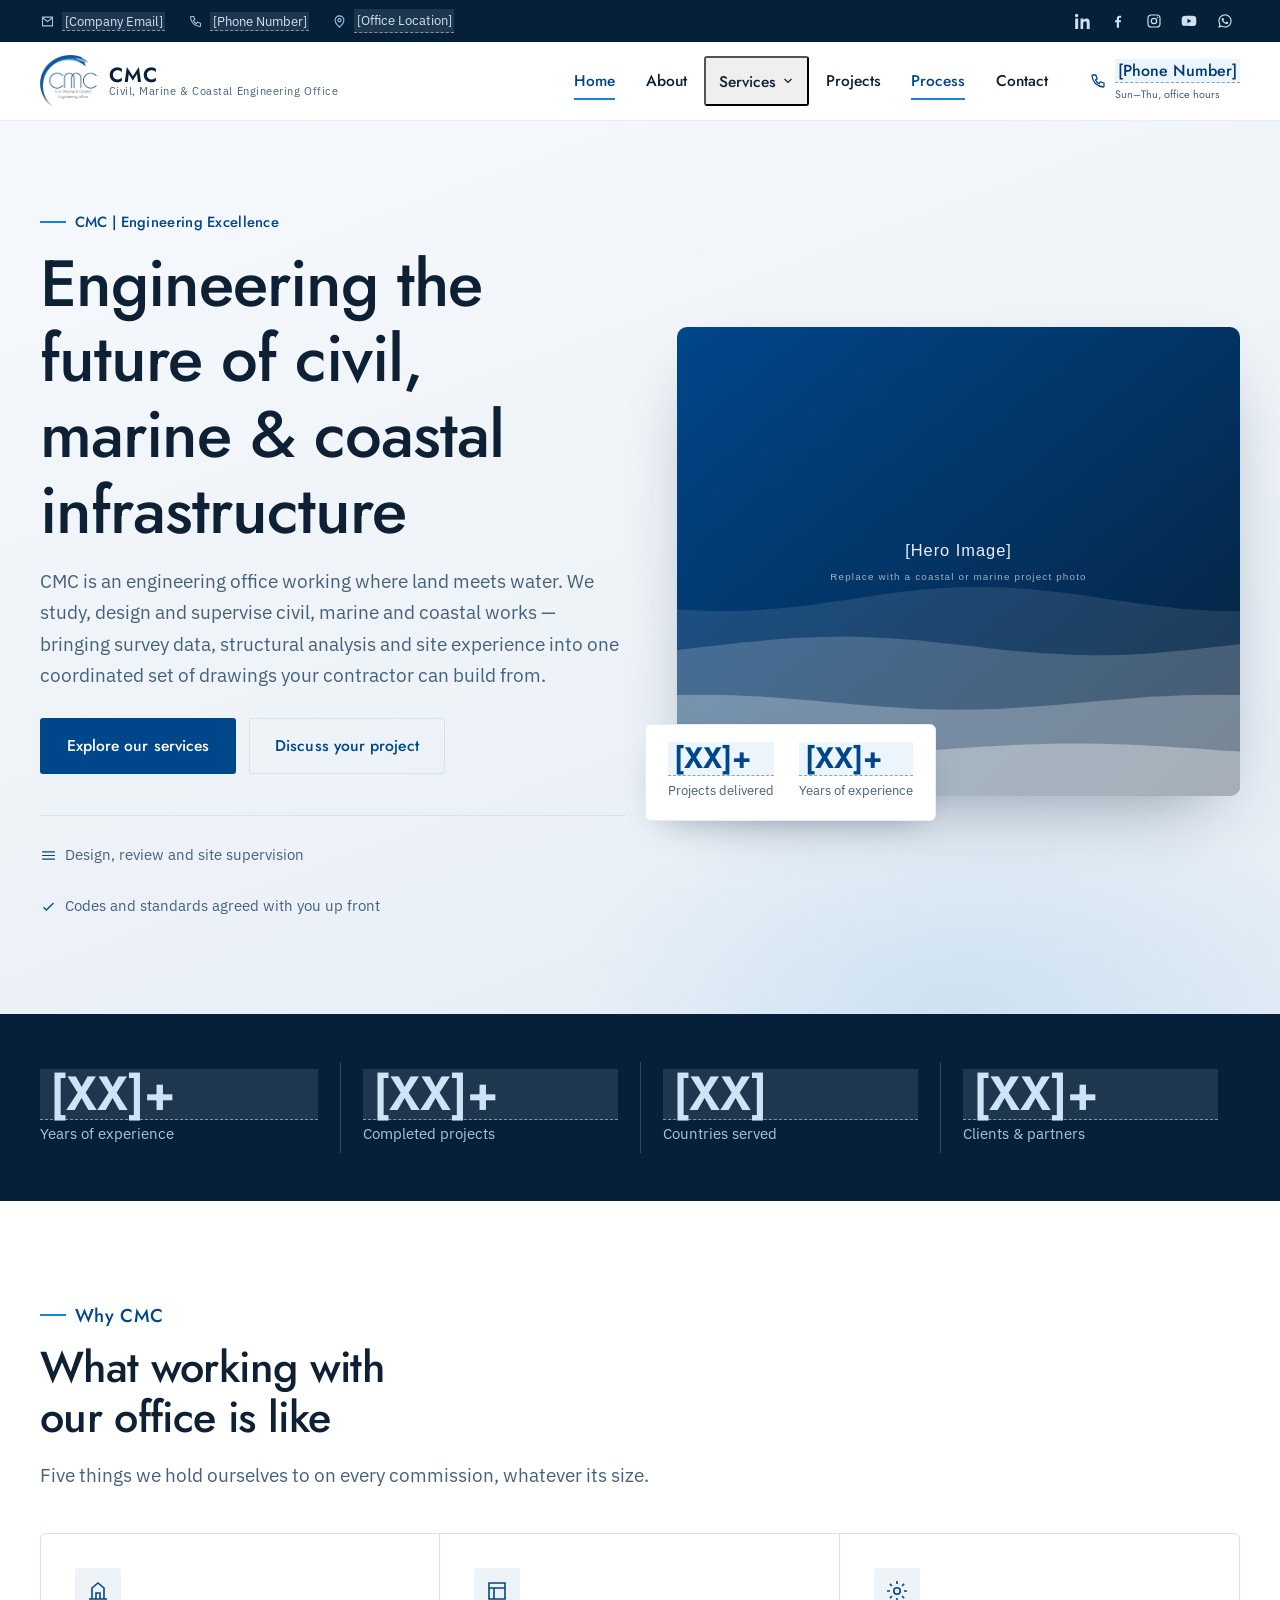
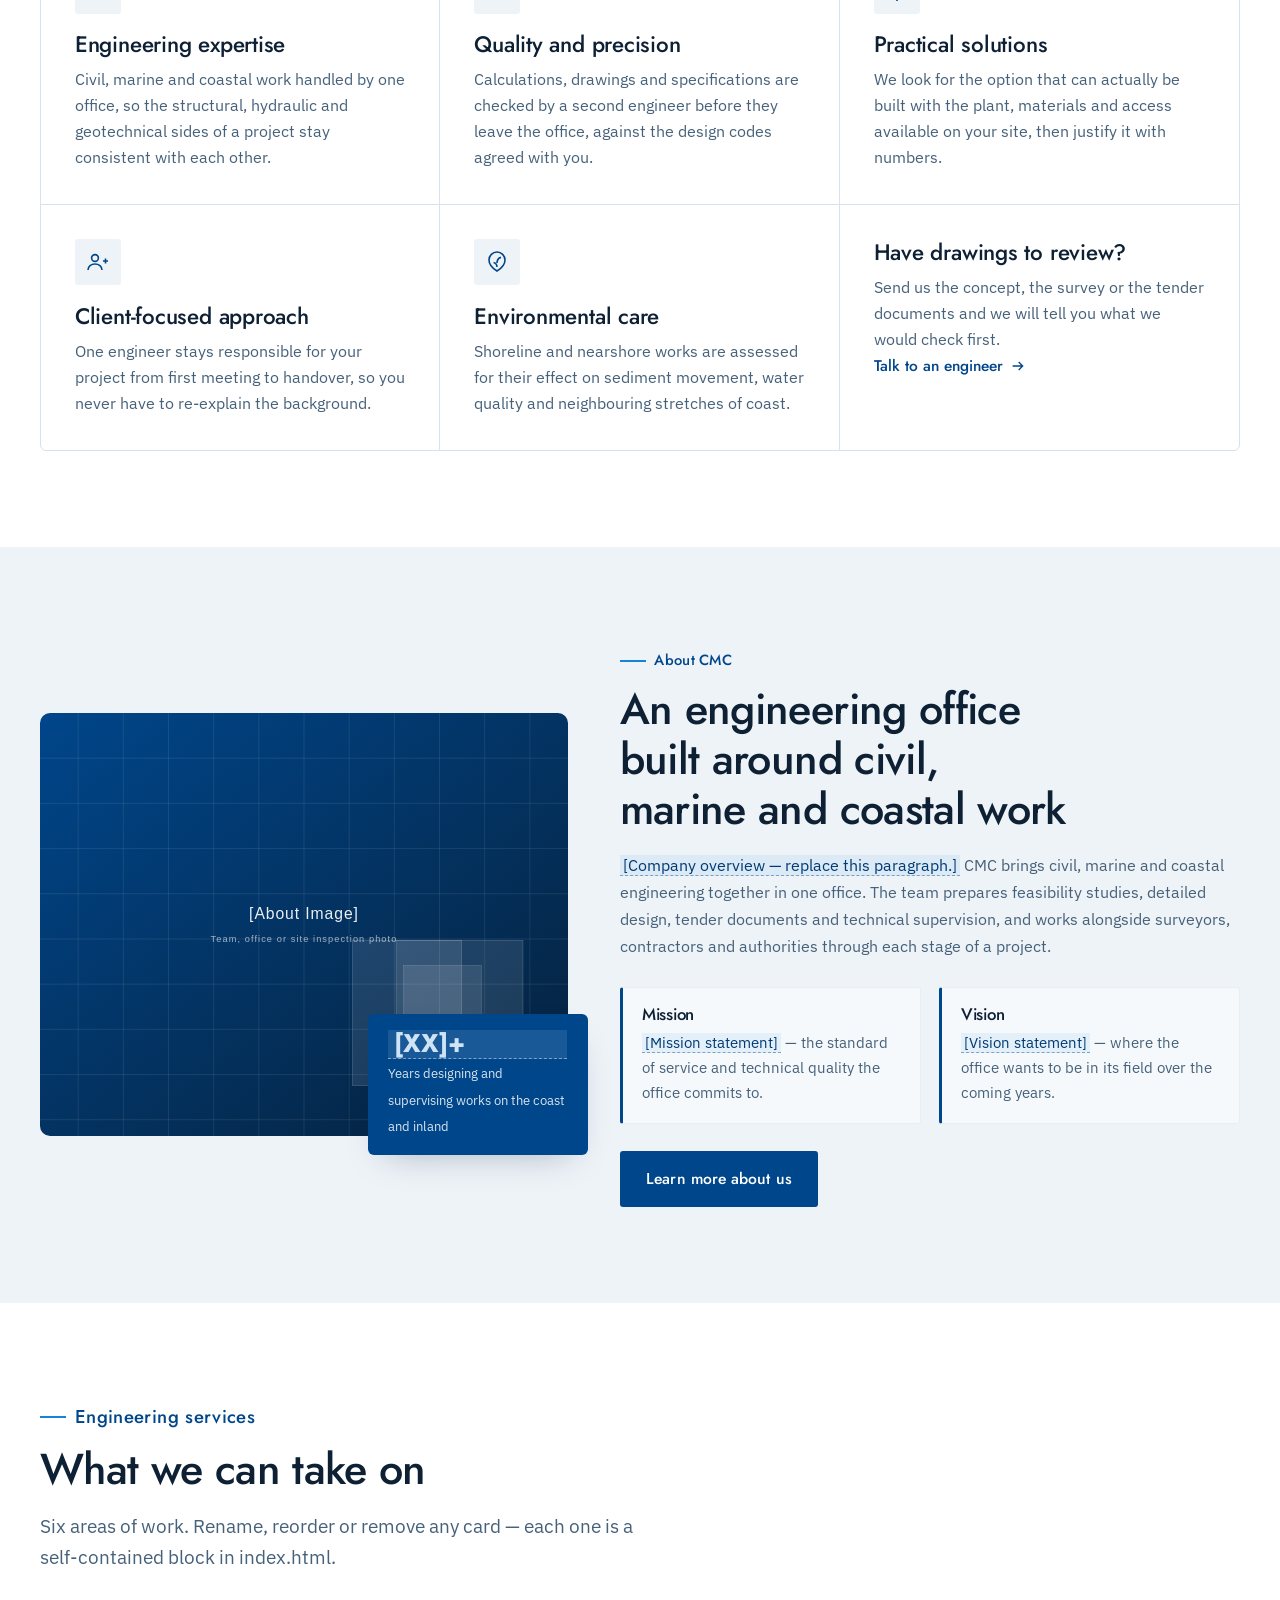
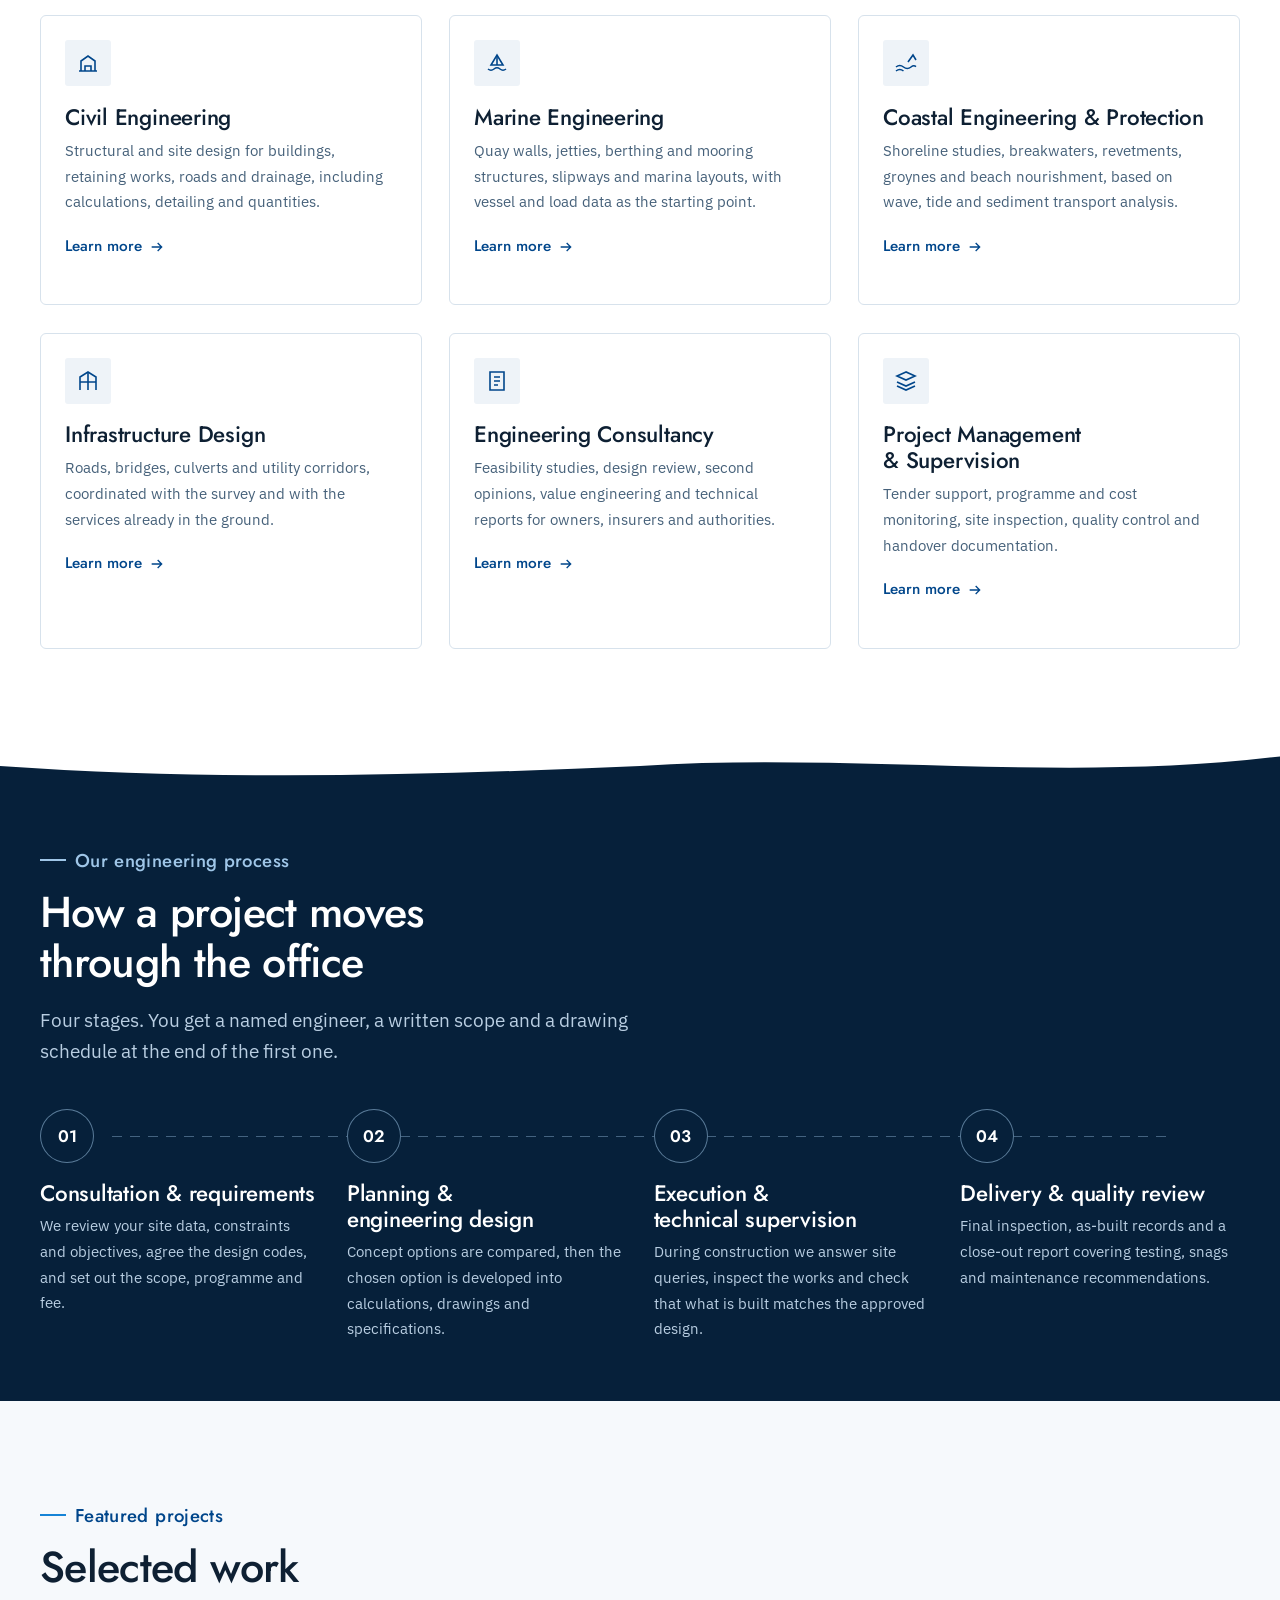
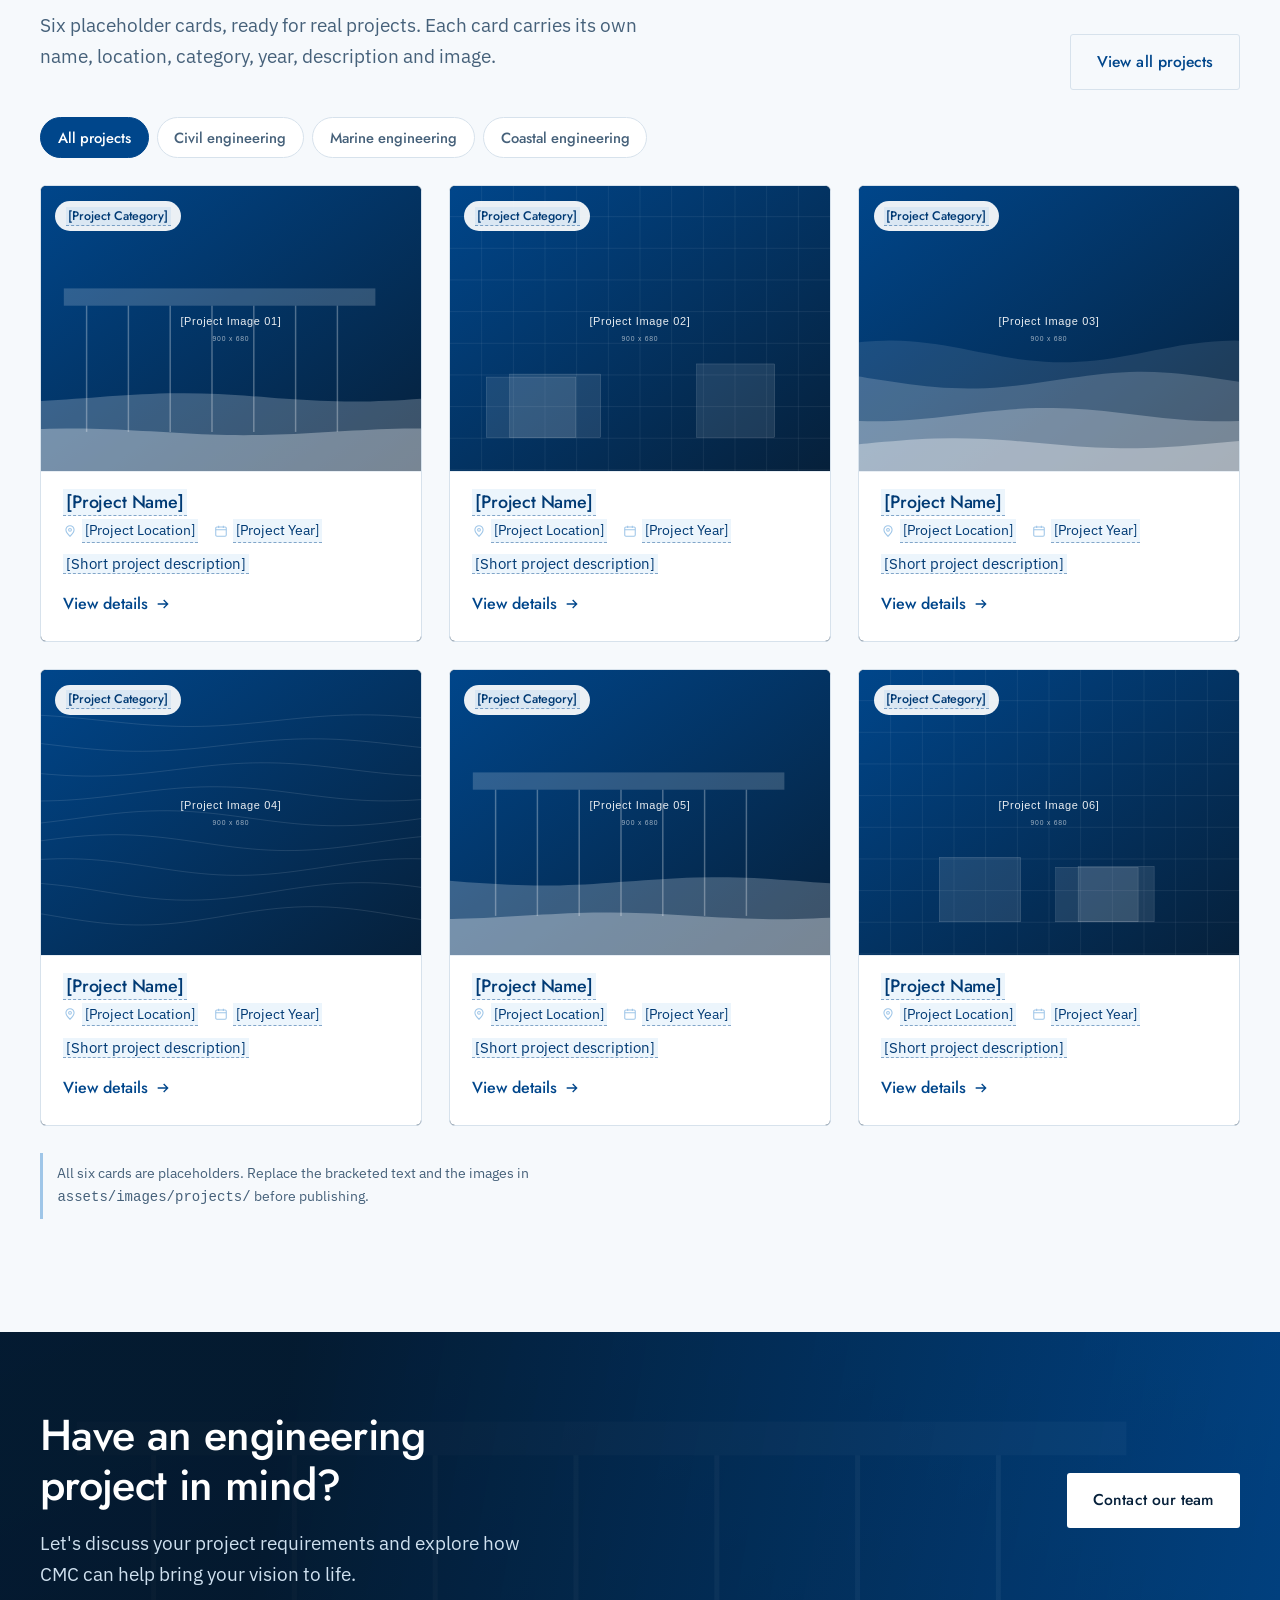
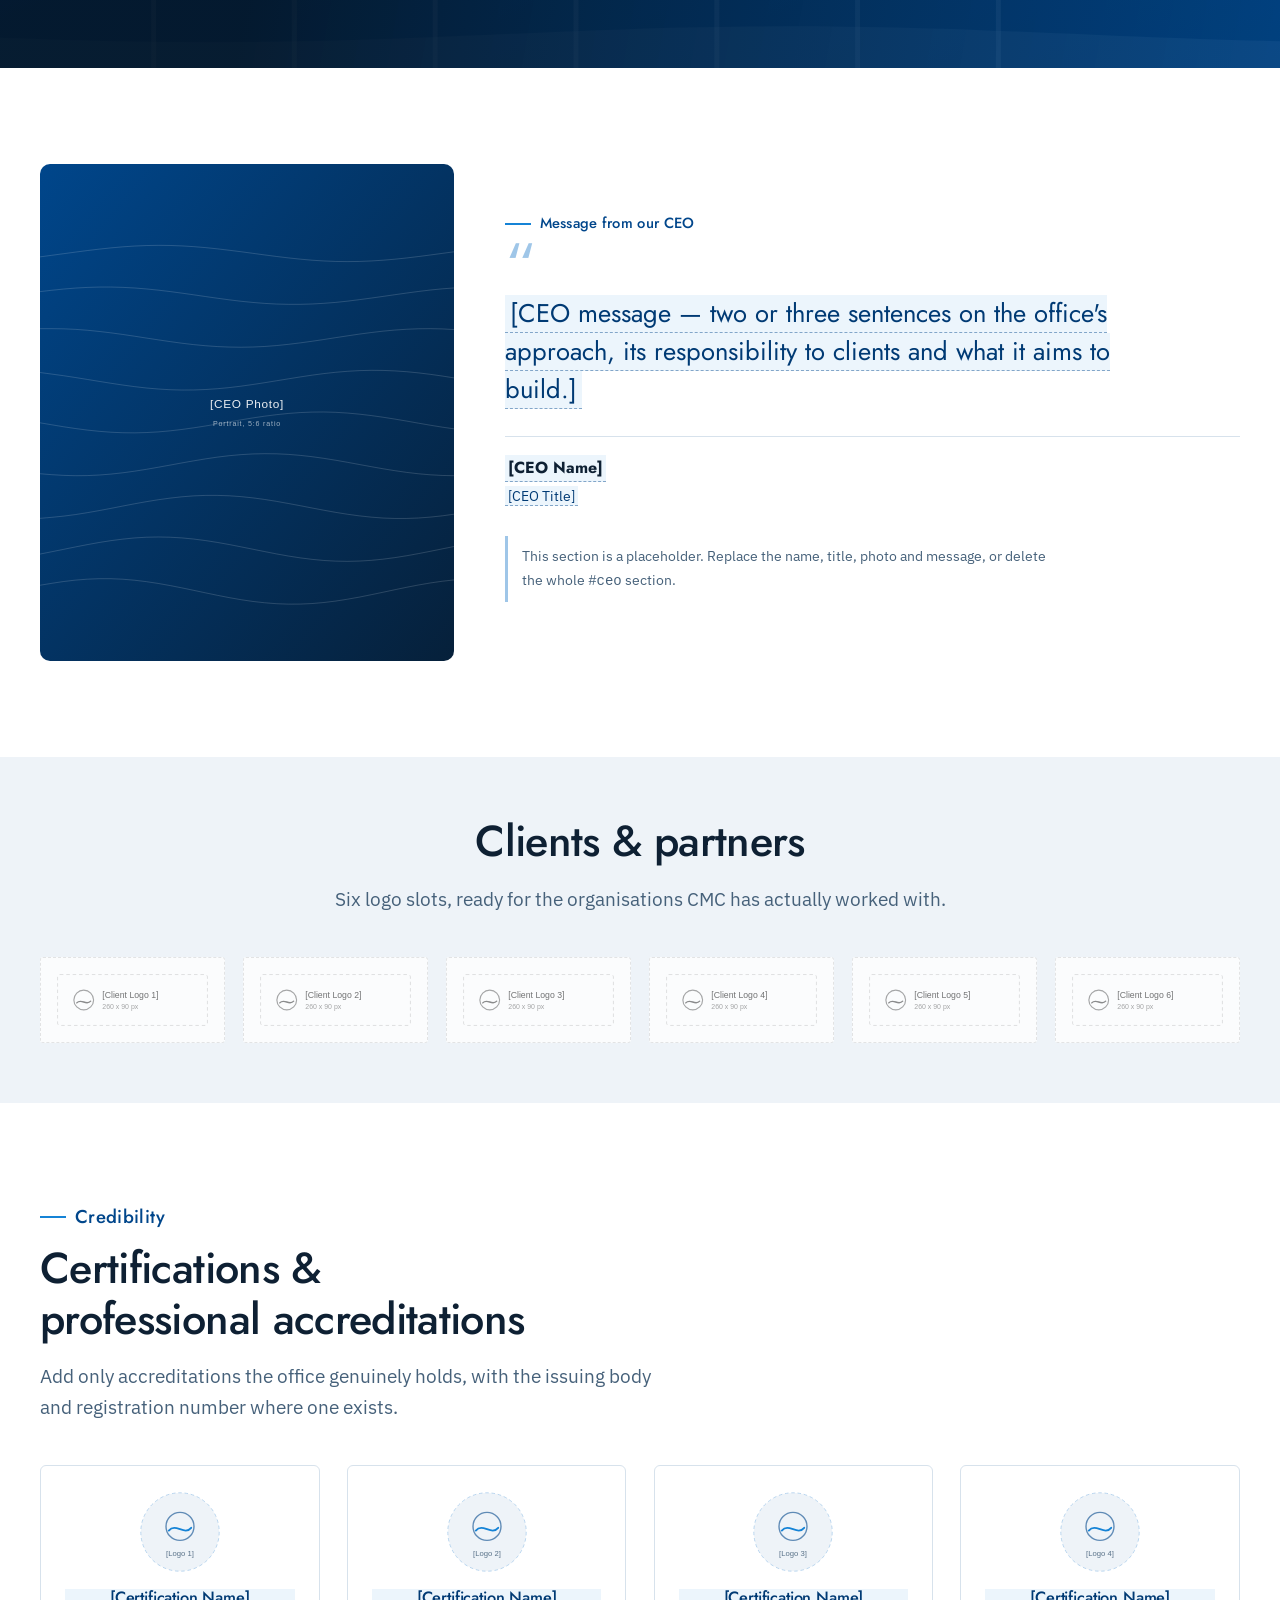
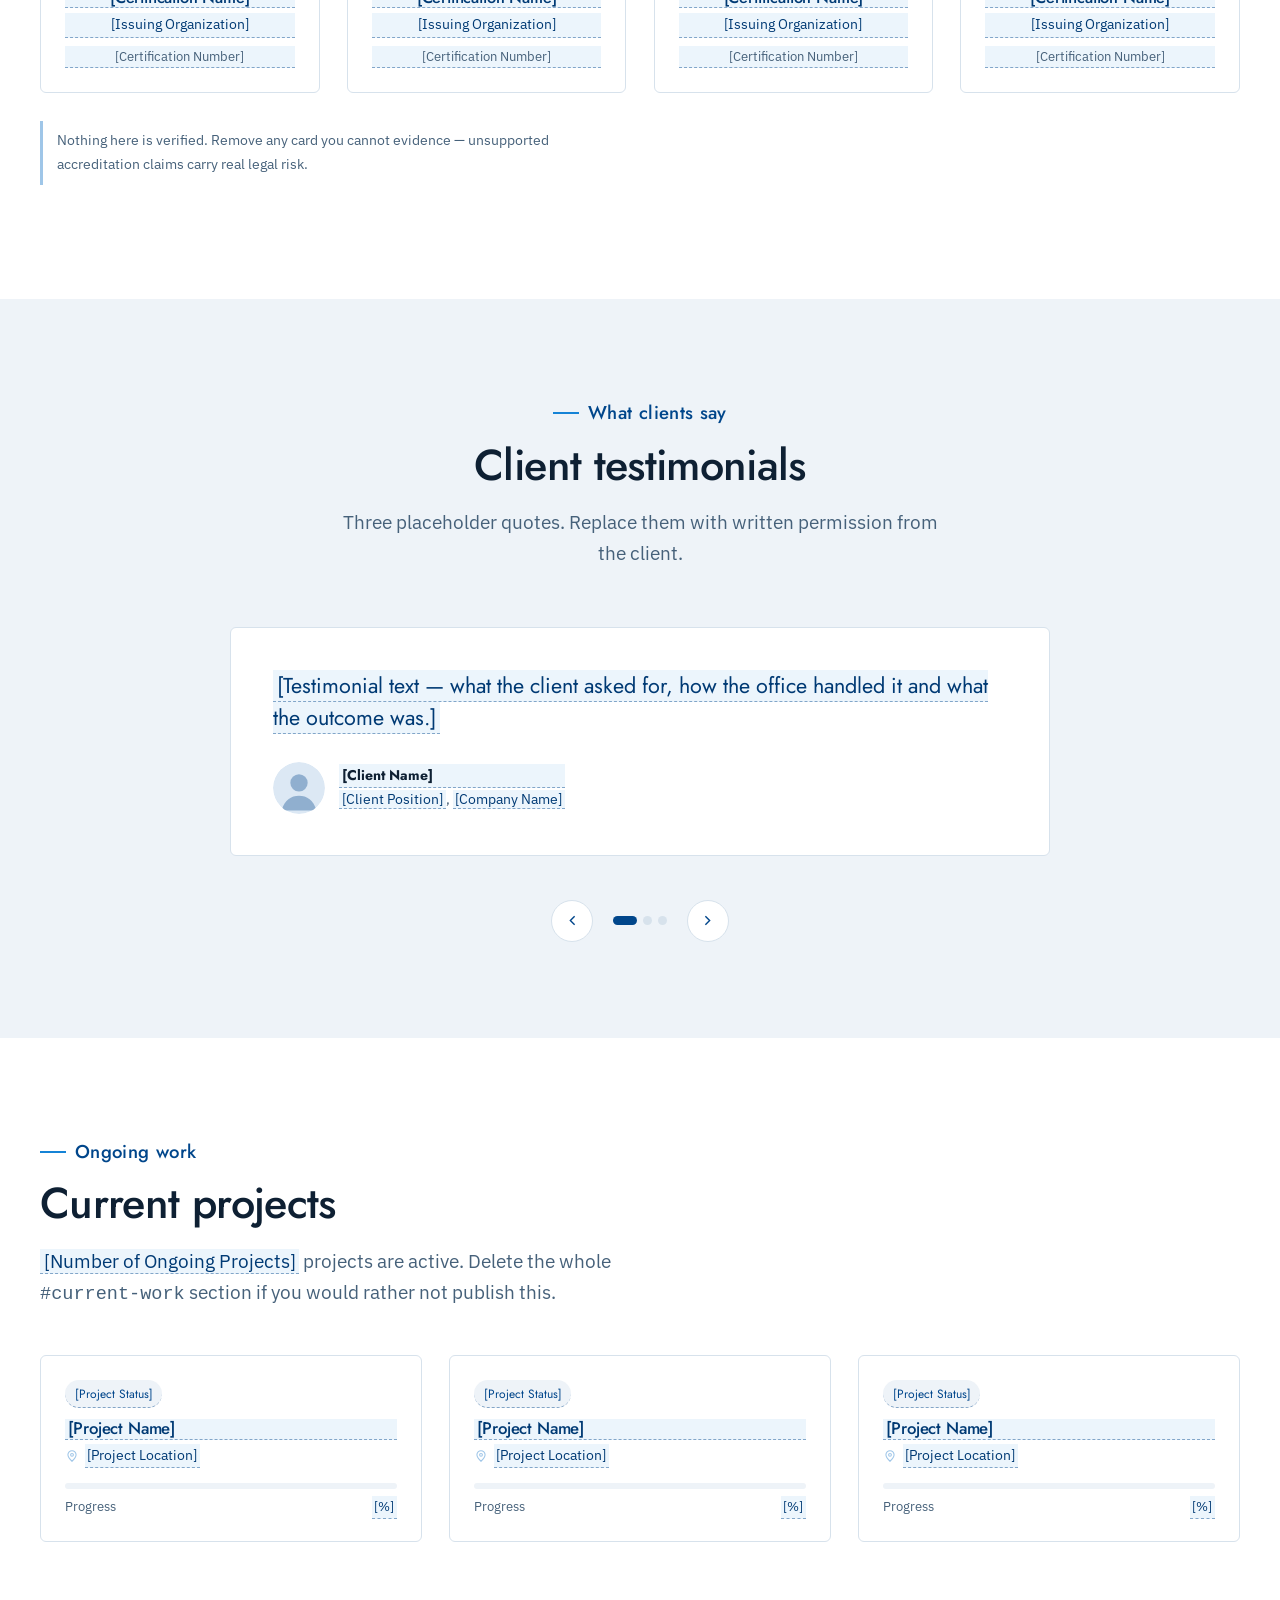
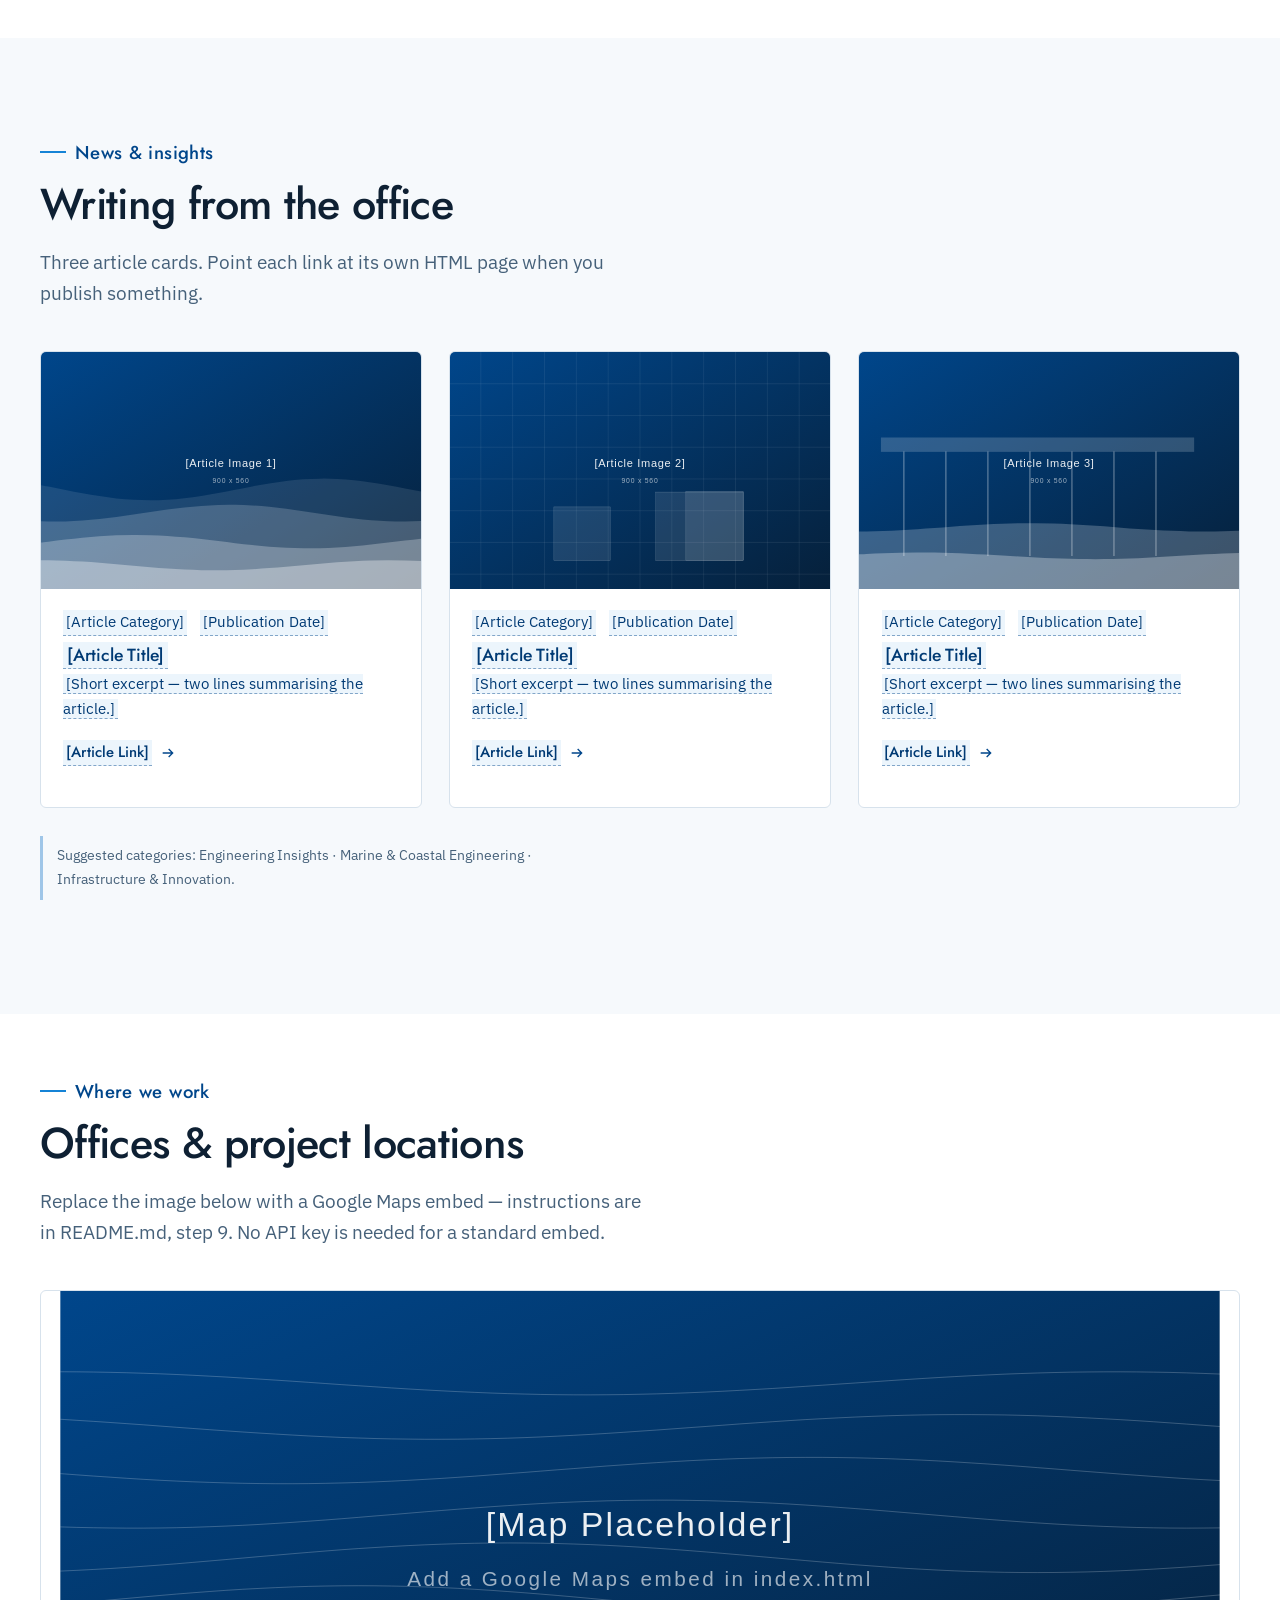
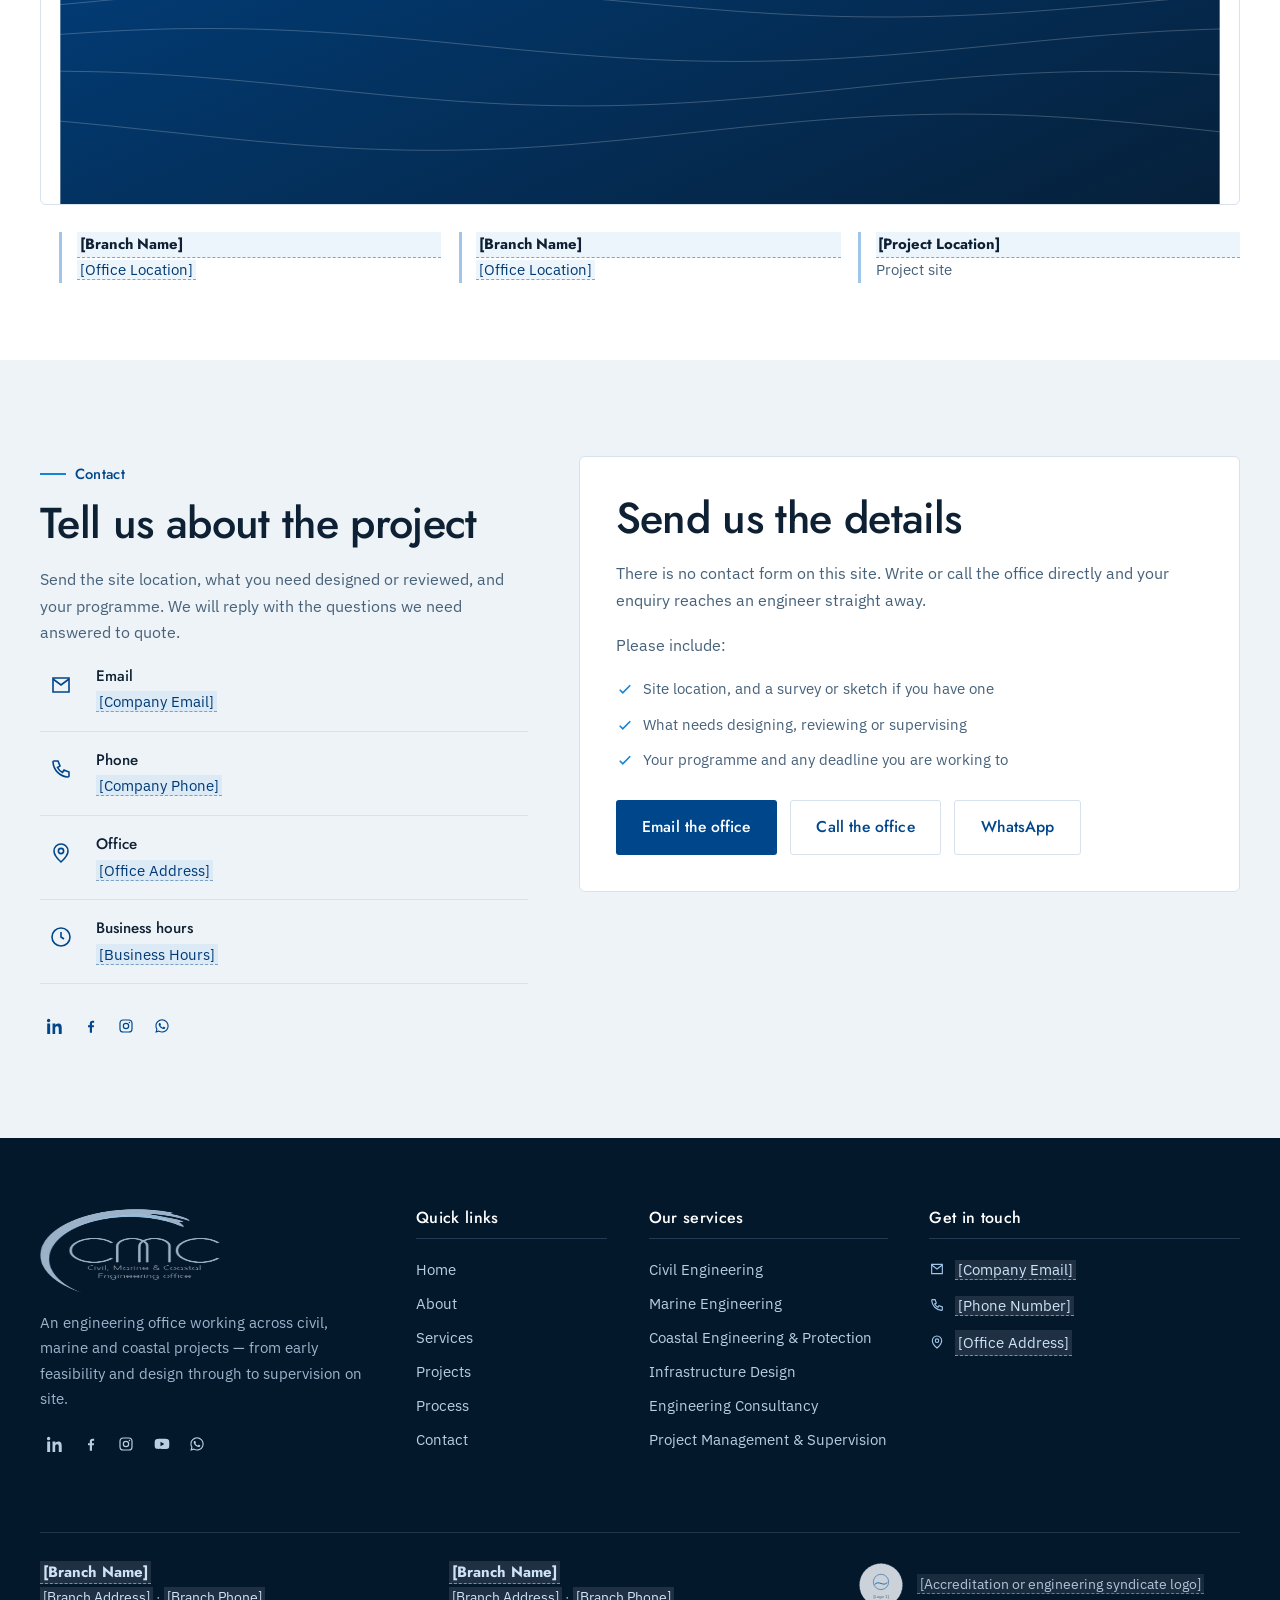
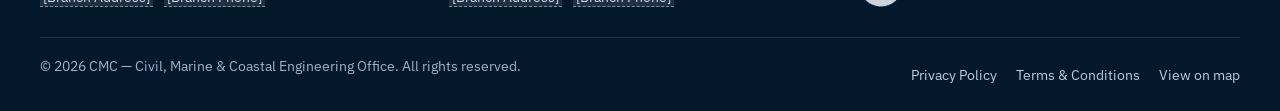
==== index.html @ 371a92f9 "first commit" ====
<!DOCTYPE html>
<html lang="en">
<head>
  <meta charset="utf-8">
  <meta name="viewport" content="width=device-width, initial-scale=1">
  <title>CMC — Civil, Marine &amp; Coastal Engineering Office</title>
  <meta name="description" content="CMC is an engineering office for civil, marine and coastal projects: feasibility studies, detailed design, infrastructure design, engineering consultancy and technical supervision.">
  <meta name="author" content="CMC — Civil, Marine &amp; Coastal Engineering Office">
  <link rel="canonical" href="https://USERNAME.github.io/CMC-Engineering/index.html">

  <!-- Open Graph / social sharing -->
  <meta property="og:type" content="website">
  <meta property="og:site_name" content="CMC — Civil, Marine &amp; Coastal Engineering Office">
  <meta property="og:title" content="CMC — Civil, Marine &amp; Coastal Engineering Office">
  <meta property="og:description" content="CMC is an engineering office for civil, marine and coastal projects: feasibility studies, detailed design, infrastructure design, engineering consultancy and technical supervision.">
  <meta property="og:url" content="https://USERNAME.github.io/CMC-Engineering/index.html">
  <meta property="og:image" content="https://USERNAME.github.io/CMC-Engineering/assets/images/cmc-logo.png">
  <meta name="twitter:card" content="summary_large_image">

  <link rel="icon" href="assets/images/favicon.png" type="image/png">
  <link rel="apple-touch-icon" href="assets/images/apple-touch-icon.png">

  <link rel="preconnect" href="https://fonts.googleapis.com">
  <link rel="preconnect" href="https://fonts.gstatic.com" crossorigin>
  <link href="https://fonts.googleapis.com/css2?family=Jost:wght@400;500;600&family=IBM+Plex+Sans:wght@400;500;600&display=swap" rel="stylesheet">
  <link rel="stylesheet" href="css/style.css">
</head>
<body>
  <a class="skip-link" href="#main">Skip to main content</a>

  <!-- ===== Top bar: edit contact details and social links here ===== -->
  <div class="topbar">
    <div class="container">
      <ul class="topbar-list">
        <li class="topbar-item">
          <svg viewBox="0 0 24 24" fill="none" stroke="currentColor" stroke-width="1.7" aria-hidden="true"><path d="M4 5h16v14H4z"/><path d="m4 6 8 6 8-6"/></svg>
          <a href="mailto:info@example.com"><span class="ph">[Company Email]</span></a>
        </li>
        <li class="topbar-item">
          <svg viewBox="0 0 24 24" fill="none" stroke="currentColor" stroke-width="1.7" aria-hidden="true"><path d="M5 4h4l2 5-2.5 1.5a12 12 0 0 0 5 5L15 13l5 2v4a1 1 0 0 1-1.1 1A16 16 0 0 1 4 5.1 1 1 0 0 1 5 4Z"/></svg>
          <a href="tel:+000000000000"><span class="ph">[Phone Number]</span></a>
        </li>
        <li class="topbar-item topbar-item--address">
          <svg viewBox="0 0 24 24" fill="none" stroke="currentColor" stroke-width="1.7" aria-hidden="true"><path d="M12 21s7-6.2 7-11a7 7 0 1 0-14 0c0 4.8 7 11 7 11Z"/><circle cx="12" cy="10" r="2.6"/></svg>
          <span class="ph">[Office Location]</span>
        </li>
      </ul>
      <ul class="social" aria-label="CMC on social media">
        <li><a href="#" aria-label="LinkedIn"><svg viewBox="0 0 24 24" fill="currentColor" aria-hidden="true"><path d="M4.98 3.5A2.5 2.5 0 1 1 0 3.5a2.5 2.5 0 0 1 4.98 0ZM.3 8.2h4.4V24H.3zM8.3 8.2h4.2v2.2h.06c.6-1.1 2.05-2.3 4.2-2.3 4.5 0 5.3 2.9 5.3 6.7V24h-4.4v-7.5c0-1.8 0-4.1-2.5-4.1s-2.9 2-2.9 4V24H8.3z"/></svg></a></li>
        <li><a href="#" aria-label="Facebook"><svg viewBox="0 0 24 24" fill="currentColor" aria-hidden="true"><path d="M13.5 22v-8h2.7l.4-3.2h-3.1V8.7c0-.9.26-1.5 1.6-1.5h1.6V4.3c-.3 0-1.3-.1-2.4-.1-2.4 0-4.1 1.5-4.1 4.2v2.4H7.5V14h2.7v8z"/></svg></a></li>
        <li><a href="#" aria-label="Instagram"><svg viewBox="0 0 24 24" fill="none" stroke="currentColor" stroke-width="1.8" aria-hidden="true"><rect x="3" y="3" width="18" height="18" rx="5"/><circle cx="12" cy="12" r="4"/><circle cx="17.2" cy="6.8" r="1.1" fill="currentColor" stroke="none"/></svg></a></li>
        <li><a href="#" aria-label="YouTube"><svg viewBox="0 0 24 24" fill="currentColor" aria-hidden="true"><path d="M23 12s0-3.6-.46-5.33a2.78 2.78 0 0 0-1.95-1.96C18.86 4.25 12 4.25 12 4.25s-6.86 0-8.59.46a2.78 2.78 0 0 0-1.95 1.96C1 8.4 1 12 1 12s0 3.6.46 5.33a2.78 2.78 0 0 0 1.95 1.96c1.73.46 8.59.46 8.59.46s6.86 0 8.59-.46a2.78 2.78 0 0 0 1.95-1.96C23 15.6 23 12 23 12ZM9.75 15.27V8.73L15.5 12z"/></svg></a></li>
            <li><a href="https://wa.me/000000000000" aria-label="WhatsApp"><svg viewBox="0 0 24 24" fill="currentColor" aria-hidden="true"><path d="M12.04 2C6.58 2 2.13 6.45 2.13 11.91c0 1.75.46 3.46 1.32 4.97L2 22l5.25-1.38a9.9 9.9 0 0 0 4.79 1.22h.01c5.46 0 9.91-4.45 9.91-9.91S17.5 2 12.04 2Zm0 18.15h-.01a8.2 8.2 0 0 1-4.19-1.15l-.3-.18-3.12.82.83-3.04-.2-.31a8.18 8.18 0 0 1-1.26-4.38c0-4.54 3.7-8.23 8.25-8.23 2.2 0 4.27.86 5.83 2.42a8.18 8.18 0 0 1 2.41 5.82c0 4.54-3.7 8.23-8.24 8.23Zm4.52-6.16c-.25-.12-1.47-.72-1.69-.81-.23-.08-.39-.12-.56.13-.16.25-.64.81-.79.98-.14.16-.29.19-.54.06-.25-.12-1.05-.39-1.99-1.23-.74-.66-1.23-1.47-1.38-1.72-.14-.25-.01-.38.11-.5.11-.11.25-.29.37-.43.12-.15.16-.25.25-.41.08-.17.04-.31-.02-.43-.06-.12-.56-1.34-.76-1.84-.2-.48-.41-.42-.56-.43h-.48c-.16 0-.43.06-.65.31-.22.25-.85.83-.85 2.03s.87 2.35.99 2.51c.12.16 1.71 2.61 4.15 3.66.58.25 1.03.4 1.38.51.58.18 1.11.16 1.53.1.47-.07 1.47-.6 1.67-1.18.21-.58.21-1.07.15-1.18-.06-.11-.22-.17-.47-.29Z"/></svg></a></li>
      </ul>
    </div>
  </div>

  <!-- ===== Main header ===== -->
  <header class="site-header">
    <div class="container nav-wrap">
      <a class="brand" href="index.html" aria-label="CMC — Civil, Marine &amp; Coastal Engineering Office, home">
        <img src="assets/images/cmc-logo.png" alt="CMC logo" width="140" height="129">
        <span class="brand-text">
          <span class="brand-name">CMC</span>
          <span class="brand-tag">Civil, Marine &amp; Coastal Engineering Office</span>
        </span>
      </a>

      <nav class="nav" id="primary-nav" aria-label="Main">
        <ul class="nav-list">
          <li><a class="nav-link" href="index.html" aria-current="page">Home</a></li>
          <li><a class="nav-link" href="about.html">About</a></li>
          <li class="has-dropdown">
            <button class="nav-link dropdown-toggle" type="button" aria-expanded="false" aria-controls="services-menu">
              Services
              <svg viewBox="0 0 24 24" fill="none" stroke="currentColor" stroke-width="2.4" aria-hidden="true"><path d="m5 8 7 7 7-7"/></svg>
            </button>
            <ul class="dropdown" id="services-menu">
              <li><a href="services.html#civil-engineering">Civil Engineering</a></li>
              <li><a href="services.html#marine-engineering">Marine Engineering</a></li>
              <li><a href="services.html#coastal-engineering">Coastal Engineering &amp; Protection</a></li>
              <li><a href="services.html#infrastructure-design">Infrastructure Design</a></li>
              <li><a href="services.html#consultancy">Engineering Consultancy</a></li>
              <li><a href="services.html#project-management">Project Management &amp; Supervision</a></li>
            </ul>
          </li>
          <li><a class="nav-link" href="projects.html">Projects</a></li>
          <li><a class="nav-link" href="index.html#process">Process</a></li>
          <li><a class="nav-link" href="contact.html">Contact</a></li>
        </ul>
      </nav>

      <div class="nav-actions">
        <a class="nav-phone" href="tel:+000000000000">
          <svg viewBox="0 0 24 24" fill="none" stroke="currentColor" stroke-width="1.7" aria-hidden="true"><path d="M5 4h4l2 5-2.5 1.5a12 12 0 0 0 5 5L15 13l5 2v4a1 1 0 0 1-1.1 1A16 16 0 0 1 4 5.1 1 1 0 0 1 5 4Z"/></svg>
          <span><span class="ph">[Phone Number]</span><small>Sun–Thu, office hours</small></span>
        </a>
        <button class="nav-toggle" type="button" aria-expanded="false" aria-controls="primary-nav" aria-label="Open menu"><span></span></button>
      </div>
    </div>
  </header>
  <div class="nav-backdrop"></div>

  <main id="main">

    <!-- ===================== 1. Hero ===================== -->
    <section class="hero" aria-labelledby="hero-title">
      <div class="container hero-inner">
        <div>
          <p class="eyebrow">CMC | Engineering Excellence</p>
          <h1 id="hero-title">Engineering the future of civil, marine &amp; coastal infrastructure</h1>
          <p class="hero-lead">
            CMC is an engineering office working where land meets water. We study,
            design and supervise civil, marine and coastal works — bringing survey
            data, structural analysis and site experience into one coordinated set
            of drawings your contractor can build from.
          </p>
          <div class="hero-actions">
            <a class="btn btn--primary" href="#services">Explore our services</a>
            <a class="btn btn--ghost" href="contact.html">Discuss your project</a>
          </div>
          <div class="hero-meta">
            <span>
              <svg viewBox="0 0 24 24" fill="none" stroke="currentColor" stroke-width="1.7" aria-hidden="true"><path d="M3 7h18M3 12h18M3 17h18"/></svg>
              Design, review and site supervision
            </span>
            <span>
              <svg viewBox="0 0 24 24" fill="none" stroke="currentColor" stroke-width="1.7" aria-hidden="true"><path d="m5 13 4 4L19 7"/></svg>
              Codes and standards agreed with you up front
            </span>
          </div>
        </div>

        <div class="hero-media">
          <!-- Replace hero.svg with a photo of a coastal or marine project (≈1200×1000) -->
          <img src="assets/images/hero.svg" alt="Placeholder image for a coastal engineering project" width="1200" height="1000" fetchpriority="high">
          <div class="hero-card">
            <div>
              <b class="ph">[XX]+</b>
              <span>Projects delivered</span>
            </div>
            <div>
              <b class="ph">[XX]+</b>
              <span>Years of experience</span>
            </div>
          </div>
        </div>
      </div>
    </section>

    <!-- ===================== 2. Statistics ===================== -->
    <section class="stats" aria-label="CMC in numbers">
      <div class="container">
        <div class="stats-grid">
          <!-- To animate a number, replace the text with e.g. <b data-count="18" data-suffix="+">0</b> -->
          <div class="stat">
            <b class="ph">[XX]+</b>
            <span>Years of experience</span>
          </div>
          <div class="stat">
            <b class="ph">[XX]+</b>
            <span>Completed projects</span>
          </div>
          <div class="stat">
            <b class="ph">[XX]</b>
            <span>Countries served</span>
          </div>
          <div class="stat">
            <b class="ph">[XX]+</b>
            <span>Clients &amp; partners</span>
          </div>
        </div>
      </div>
    </section>

    <!-- ===================== 3. Why CMC ===================== -->
    <section class="section" id="why" aria-labelledby="why-title">
      <div class="container">
        <div class="section-head reveal">
          <p class="eyebrow">Why CMC</p>
          <h2 id="why-title">What working with our office is like</h2>
          <p>Five things we hold ourselves to on every commission, whatever its size.</p>
        </div>

        <div class="reasons reveal">
          <article class="reason">
            <span class="icon-badge"><svg viewBox="0 0 24 24" fill="none" stroke="currentColor" stroke-width="1.6" aria-hidden="true"><path d="M3 20h18"/><path d="M6 20V9l6-5 6 5v11"/><path d="M10 20v-6h4v6"/></svg></span>
            <h3>Engineering expertise</h3>
            <p>Civil, marine and coastal work handled by one office, so the structural, hydraulic and geotechnical sides of a project stay consistent with each other.</p>
          </article>

          <article class="reason">
            <span class="icon-badge"><svg viewBox="0 0 24 24" fill="none" stroke="currentColor" stroke-width="1.6" aria-hidden="true"><path d="M4 4h16v16H4z"/><path d="M4 9h16M9 9v11"/></svg></span>
            <h3>Quality and precision</h3>
            <p>Calculations, drawings and specifications are checked by a second engineer before they leave the office, against the design codes agreed with you.</p>
          </article>

          <article class="reason">
            <span class="icon-badge"><svg viewBox="0 0 24 24" fill="none" stroke="currentColor" stroke-width="1.6" aria-hidden="true"><circle cx="12" cy="12" r="3.2"/><path d="M12 2v3M12 19v3M2 12h3M19 12h3M4.9 4.9 7 7M17 17l2.1 2.1M19.1 4.9 17 7M7 17l-2.1 2.1"/></svg></span>
            <h3>Practical solutions</h3>
            <p>We look for the option that can actually be built with the plant, materials and access available on your site, then justify it with numbers.</p>
          </article>

          <article class="reason">
            <span class="icon-badge"><svg viewBox="0 0 24 24" fill="none" stroke="currentColor" stroke-width="1.6" aria-hidden="true"><circle cx="9" cy="8" r="3.4"/><path d="M2 20c0-3.6 3.1-6 7-6s7 2.4 7 6"/><path d="M17 11h5M19.5 8.5v5"/></svg></span>
            <h3>Client-focused approach</h3>
            <p>One engineer stays responsible for your project from first meeting to handover, so you never have to re-explain the background.</p>
          </article>

          <article class="reason">
            <span class="icon-badge"><svg viewBox="0 0 24 24" fill="none" stroke="currentColor" stroke-width="1.6" aria-hidden="true"><path d="M12 21c5-3 8-6.6 8-11a8 8 0 0 0-16 0c0 4.4 3 8 8 11Z"/><path d="M12 13c0-3 1.6-5 4-5.6"/><path d="M12 17c0-2.4-1.3-4-3.4-4.6"/></svg></span>
            <h3>Environmental care</h3>
            <p>Shoreline and nearshore works are assessed for their effect on sediment movement, water quality and neighbouring stretches of coast.</p>
          </article>

          <article class="reason">
            <h3>Have drawings to review?</h3>
            <p>Send us the concept, the survey or the tender documents and we will tell you what we would check first.</p>
            <p><a class="link-more" href="contact.html">Talk to an engineer
              <svg viewBox="0 0 24 24" fill="none" stroke="currentColor" stroke-width="2" aria-hidden="true"><path d="M4 12h15M13 6l6 6-6 6"/></svg></a></p>
          </article>
        </div>
      </div>
    </section>

    <!-- ===================== 4. About ===================== -->
    <section class="section band-mist" id="about" aria-labelledby="about-title">
      <div class="container about-grid">
        <div class="about-media reveal">
          <!-- Replace with a photo of the office, team or a site inspection -->
          <img src="assets/images/about-office.svg" alt="Placeholder image for the CMC office and engineering team" width="1000" height="780" loading="lazy">
          <div class="about-badge">
            <b class="ph">[XX]+</b>
            <span>Years designing and supervising works on the coast and inland</span>
          </div>
        </div>

        <div class="reveal">
          <p class="eyebrow">About CMC</p>
          <h2 id="about-title">An engineering office built around civil, marine and coastal work</h2>
          <p>
            <span class="ph">[Company overview — replace this paragraph.]</span>
            CMC brings civil, marine and coastal engineering together in one office.
            The team prepares feasibility studies, detailed design, tender documents
            and technical supervision, and works alongside surveyors, contractors and
            authorities through each stage of a project.
          </p>

          <div class="mv-grid">
            <div class="mv">
              <h4>Mission</h4>
              <p><span class="ph">[Mission statement]</span> — the standard of service and technical quality the office commits to.</p>
            </div>
            <div class="mv">
              <h4>Vision</h4>
              <p><span class="ph">[Vision statement]</span> — where the office wants to be in its field over the coming years.</p>
            </div>
          </div>

          <a class="btn btn--primary" href="about.html">Learn more about us</a>
        </div>
      </div>
    </section>

    <!-- ===================== 5. Services ===================== -->
    <section class="section" id="services" aria-labelledby="services-title">
      <div class="container">
        <div class="section-head reveal">
          <p class="eyebrow">Engineering services</p>
          <h2 id="services-title">What we can take on</h2>
          <p>Six areas of work. Rename, reorder or remove any card — each one is a self-contained block in index.html.</p>
        </div>

        <div class="services-grid reveal">
          <!-- SERVICE CARD — duplicate this block to add a service -->
          <article class="service">
            <div class="service-body">
              <span class="icon-badge"><svg viewBox="0 0 24 24" fill="none" stroke="currentColor" stroke-width="1.6" aria-hidden="true"><path d="M3 20h18"/><path d="M5 20V10l7-5 7 5v10"/><path d="M9 20v-5h6v5"/></svg></span>
              <h3>Civil Engineering</h3>
              <p>Structural and site design for buildings, retaining works, roads and drainage, including calculations, detailing and quantities.</p>
              <p><a class="link-more" href="services.html#civil-engineering">Learn more
                <svg viewBox="0 0 24 24" fill="none" stroke="currentColor" stroke-width="2" aria-hidden="true"><path d="M4 12h15M13 6l6 6-6 6"/></svg></a></p>
            </div>
          </article>

          <article class="service">
            <div class="service-body">
              <span class="icon-badge"><svg viewBox="0 0 24 24" fill="none" stroke="currentColor" stroke-width="1.6" aria-hidden="true"><path d="M3 18c2 1.6 4 1.6 6 0s4-1.6 6 0 4 1.6 6 0"/><path d="M12 4v10"/><path d="M6 14h12L12 4Z"/></svg></span>
              <h3>Marine Engineering</h3>
              <p>Quay walls, jetties, berthing and mooring structures, slipways and marina layouts, with vessel and load data as the starting point.</p>
              <p><a class="link-more" href="services.html#marine-engineering">Learn more
                <svg viewBox="0 0 24 24" fill="none" stroke="currentColor" stroke-width="2" aria-hidden="true"><path d="M4 12h15M13 6l6 6-6 6"/></svg></a></p>
            </div>
          </article>

          <article class="service">
            <div class="service-body">
              <span class="icon-badge"><svg viewBox="0 0 24 24" fill="none" stroke="currentColor" stroke-width="1.6" aria-hidden="true"><path d="M2 16c2.5-2 5-2 7.5 0s5 2 7.5 0 4-1.2 5-.4"/><path d="M2 20c2.5-2 5-2 7.5 0"/><path d="M14 11 19 4l3 5"/></svg></span>
              <h3>Coastal Engineering &amp; Protection</h3>
              <p>Shoreline studies, breakwaters, revetments, groynes and beach nourishment, based on wave, tide and sediment transport analysis.</p>
              <p><a class="link-more" href="services.html#coastal-engineering">Learn more
                <svg viewBox="0 0 24 24" fill="none" stroke="currentColor" stroke-width="2" aria-hidden="true"><path d="M4 12h15M13 6l6 6-6 6"/></svg></a></p>
            </div>
          </article>

          <article class="service">
            <div class="service-body">
              <span class="icon-badge"><svg viewBox="0 0 24 24" fill="none" stroke="currentColor" stroke-width="1.6" aria-hidden="true"><path d="M4 21V8l8-5 8 5v13"/><path d="M4 13h16M12 3v18"/></svg></span>
              <h3>Infrastructure Design</h3>
              <p>Roads, bridges, culverts and utility corridors, coordinated with the survey and with the services already in the ground.</p>
              <p><a class="link-more" href="services.html#infrastructure-design">Learn more
                <svg viewBox="0 0 24 24" fill="none" stroke="currentColor" stroke-width="2" aria-hidden="true"><path d="M4 12h15M13 6l6 6-6 6"/></svg></a></p>
            </div>
          </article>

          <article class="service">
            <div class="service-body">
              <span class="icon-badge"><svg viewBox="0 0 24 24" fill="none" stroke="currentColor" stroke-width="1.6" aria-hidden="true"><path d="M5 3h14v18H5z"/><path d="M9 8h6M9 12h6M9 16h4"/></svg></span>
              <h3>Engineering Consultancy</h3>
              <p>Feasibility studies, design review, second opinions, value engineering and technical reports for owners, insurers and authorities.</p>
              <p><a class="link-more" href="services.html#consultancy">Learn more
                <svg viewBox="0 0 24 24" fill="none" stroke="currentColor" stroke-width="2" aria-hidden="true"><path d="M4 12h15M13 6l6 6-6 6"/></svg></a></p>
            </div>
          </article>

          <article class="service">
            <div class="service-body">
              <span class="icon-badge"><svg viewBox="0 0 24 24" fill="none" stroke="currentColor" stroke-width="1.6" aria-hidden="true"><path d="M12 3 3 7l9 4 9-4-9-4Z"/><path d="M3 13l9 4 9-4"/><path d="M3 17l9 4 9-4"/></svg></span>
              <h3>Project Management &amp; Supervision</h3>
              <p>Tender support, programme and cost monitoring, site inspection, quality control and handover documentation.</p>
              <p><a class="link-more" href="services.html#project-management">Learn more
                <svg viewBox="0 0 24 24" fill="none" stroke="currentColor" stroke-width="2" aria-hidden="true"><path d="M4 12h15M13 6l6 6-6 6"/></svg></a></p>
            </div>
          </article>
        </div>
      </div>
    </section>

    <!-- ===================== 6. Process ===================== -->
    <section class="band-deep process" id="process" aria-labelledby="process-title">
      <svg class="waterline waterline--white" viewBox="0 0 1440 40" preserveAspectRatio="none" aria-hidden="true"><path d="M0 0h1440v12c-240 28-480-4-720 10C480 32 240 38 0 22Z"/></svg>
      <div class="container section section--tight">
        <div class="section-head reveal">
          <p class="eyebrow">Our engineering process</p>
          <h2 id="process-title">How a project moves through the office</h2>
          <p>Four stages. You get a named engineer, a written scope and a drawing schedule at the end of the first one.</p>
        </div>

        <ol class="steps reveal" style="list-style:none;padding:0;margin:0">
          <li class="step">
            <span class="step-num">01</span>
            <h3>Consultation &amp; requirements</h3>
            <p>We review your site data, constraints and objectives, agree the design codes, and set out the scope, programme and fee.</p>
          </li>
          <li class="step">
            <span class="step-num">02</span>
            <h3>Planning &amp; engineering design</h3>
            <p>Concept options are compared, then the chosen option is developed into calculations, drawings and specifications.</p>
          </li>
          <li class="step">
            <span class="step-num">03</span>
            <h3>Execution &amp; technical supervision</h3>
            <p>During construction we answer site queries, inspect the works and check that what is built matches the approved design.</p>
          </li>
          <li class="step">
            <span class="step-num">04</span>
            <h3>Delivery &amp; quality review</h3>
            <p>Final inspection, as-built records and a close-out report covering testing, snags and maintenance recommendations.</p>
          </li>
        </ol>
      </div>
    </section>

    <!-- ===================== 7. Featured projects ===================== -->
    <section class="section band-soft" id="projects" aria-labelledby="projects-title">
      <div class="container">
        <div class="projects-head reveal">
          <div class="section-head" style="margin-bottom:0">
            <p class="eyebrow">Featured projects</p>
            <h2 id="projects-title">Selected work</h2>
            <p>Six placeholder cards, ready for real projects. Each card carries its own name, location, category, year, description and image.</p>
          </div>
          <a class="btn btn--ghost" href="projects.html">View all projects</a>
        </div>

        <div class="filters" data-filters role="group" aria-label="Filter projects by category">
          <button class="filter" type="button" data-filter="all" aria-pressed="true">All projects</button>
          <button class="filter" type="button" data-filter="civil" aria-pressed="false">Civil engineering</button>
          <button class="filter" type="button" data-filter="marine" aria-pressed="false">Marine engineering</button>
          <button class="filter" type="button" data-filter="coastal" aria-pressed="false">Coastal engineering</button>
        </div>
        <p class="visually-hidden" id="filter-status" role="status"></p>

        <div class="projects-grid">
          <!-- PROJECT CARD — duplicate this block for each real project.
               data-category must be one of: civil | marine | coastal -->
          <article class="project reveal" data-category="marine"
                   data-meta="[Project Location] · [Project Category] · [Project Year]"
                   data-detail="[Longer project description — scope of work, structures involved, CMC's role and the stages covered.]">
            <figure>
              <img src="assets/images/projects/project-01.svg" alt="Placeholder image for project 01" width="900" height="680" loading="lazy">
              <figcaption class="project-tag"><span class="ph">[Project Category]</span></figcaption>
            </figure>
            <div class="project-body">
              <h3><span class="ph">[Project Name]</span></h3>
              <div class="project-meta">
                <span><svg viewBox="0 0 24 24" fill="none" stroke="currentColor" stroke-width="1.8" aria-hidden="true"><path d="M12 21s7-6.2 7-11a7 7 0 1 0-14 0c0 4.8 7 11 7 11Z"/><circle cx="12" cy="10" r="2.4"/></svg><span class="ph">[Project Location]</span></span>
                <span><svg viewBox="0 0 24 24" fill="none" stroke="currentColor" stroke-width="1.8" aria-hidden="true"><rect x="3" y="5" width="18" height="16" rx="2"/><path d="M3 10h18M8 3v4M16 3v4"/></svg><span class="ph">[Project Year]</span></span>
              </div>
              <p><span class="ph">[Short project description]</span></p>
              <a class="link-more" href="#" data-project-open>View details
                <svg viewBox="0 0 24 24" fill="none" stroke="currentColor" stroke-width="2" aria-hidden="true"><path d="M4 12h15M13 6l6 6-6 6"/></svg></a>
            </div>
          </article>

          <article class="project reveal" data-category="civil"
                   data-meta="[Project Location] · [Project Category] · [Project Year]"
                   data-detail="[Longer project description — scope of work, structures involved, CMC's role and the stages covered.]">
            <figure>
              <img src="assets/images/projects/project-02.svg" alt="Placeholder image for project 02" width="900" height="680" loading="lazy">
              <figcaption class="project-tag"><span class="ph">[Project Category]</span></figcaption>
            </figure>
            <div class="project-body">
              <h3><span class="ph">[Project Name]</span></h3>
              <div class="project-meta">
                <span><svg viewBox="0 0 24 24" fill="none" stroke="currentColor" stroke-width="1.8" aria-hidden="true"><path d="M12 21s7-6.2 7-11a7 7 0 1 0-14 0c0 4.8 7 11 7 11Z"/><circle cx="12" cy="10" r="2.4"/></svg><span class="ph">[Project Location]</span></span>
                <span><svg viewBox="0 0 24 24" fill="none" stroke="currentColor" stroke-width="1.8" aria-hidden="true"><rect x="3" y="5" width="18" height="16" rx="2"/><path d="M3 10h18M8 3v4M16 3v4"/></svg><span class="ph">[Project Year]</span></span>
              </div>
              <p><span class="ph">[Short project description]</span></p>
              <a class="link-more" href="#" data-project-open>View details
                <svg viewBox="0 0 24 24" fill="none" stroke="currentColor" stroke-width="2" aria-hidden="true"><path d="M4 12h15M13 6l6 6-6 6"/></svg></a>
            </div>
          </article>

          <article class="project reveal" data-category="coastal"
                   data-meta="[Project Location] · [Project Category] · [Project Year]"
                   data-detail="[Longer project description — scope of work, structures involved, CMC's role and the stages covered.]">
            <figure>
              <img src="assets/images/projects/project-03.svg" alt="Placeholder image for project 03" width="900" height="680" loading="lazy">
              <figcaption class="project-tag"><span class="ph">[Project Category]</span></figcaption>
            </figure>
            <div class="project-body">
              <h3><span class="ph">[Project Name]</span></h3>
              <div class="project-meta">
                <span><svg viewBox="0 0 24 24" fill="none" stroke="currentColor" stroke-width="1.8" aria-hidden="true"><path d="M12 21s7-6.2 7-11a7 7 0 1 0-14 0c0 4.8 7 11 7 11Z"/><circle cx="12" cy="10" r="2.4"/></svg><span class="ph">[Project Location]</span></span>
                <span><svg viewBox="0 0 24 24" fill="none" stroke="currentColor" stroke-width="1.8" aria-hidden="true"><rect x="3" y="5" width="18" height="16" rx="2"/><path d="M3 10h18M8 3v4M16 3v4"/></svg><span class="ph">[Project Year]</span></span>
              </div>
              <p><span class="ph">[Short project description]</span></p>
              <a class="link-more" href="#" data-project-open>View details
                <svg viewBox="0 0 24 24" fill="none" stroke="currentColor" stroke-width="2" aria-hidden="true"><path d="M4 12h15M13 6l6 6-6 6"/></svg></a>
            </div>
          </article>

          <article class="project reveal" data-category="coastal"
                   data-meta="[Project Location] · [Project Category] · [Project Year]"
                   data-detail="[Longer project description — scope of work, structures involved, CMC's role and the stages covered.]">
            <figure>
              <img src="assets/images/projects/project-04.svg" alt="Placeholder image for project 04" width="900" height="680" loading="lazy">
              <figcaption class="project-tag"><span class="ph">[Project Category]</span></figcaption>
            </figure>
            <div class="project-body">
              <h3><span class="ph">[Project Name]</span></h3>
              <div class="project-meta">
                <span><svg viewBox="0 0 24 24" fill="none" stroke="currentColor" stroke-width="1.8" aria-hidden="true"><path d="M12 21s7-6.2 7-11a7 7 0 1 0-14 0c0 4.8 7 11 7 11Z"/><circle cx="12" cy="10" r="2.4"/></svg><span class="ph">[Project Location]</span></span>
                <span><svg viewBox="0 0 24 24" fill="none" stroke="currentColor" stroke-width="1.8" aria-hidden="true"><rect x="3" y="5" width="18" height="16" rx="2"/><path d="M3 10h18M8 3v4M16 3v4"/></svg><span class="ph">[Project Year]</span></span>
              </div>
              <p><span class="ph">[Short project description]</span></p>
              <a class="link-more" href="#" data-project-open>View details
                <svg viewBox="0 0 24 24" fill="none" stroke="currentColor" stroke-width="2" aria-hidden="true"><path d="M4 12h15M13 6l6 6-6 6"/></svg></a>
            </div>
          </article>

          <article class="project reveal" data-category="marine"
                   data-meta="[Project Location] · [Project Category] · [Project Year]"
                   data-detail="[Longer project description — scope of work, structures involved, CMC's role and the stages covered.]">
            <figure>
              <img src="assets/images/projects/project-05.svg" alt="Placeholder image for project 05" width="900" height="680" loading="lazy">
              <figcaption class="project-tag"><span class="ph">[Project Category]</span></figcaption>
            </figure>
            <div class="project-body">
              <h3><span class="ph">[Project Name]</span></h3>
              <div class="project-meta">
                <span><svg viewBox="0 0 24 24" fill="none" stroke="currentColor" stroke-width="1.8" aria-hidden="true"><path d="M12 21s7-6.2 7-11a7 7 0 1 0-14 0c0 4.8 7 11 7 11Z"/><circle cx="12" cy="10" r="2.4"/></svg><span class="ph">[Project Location]</span></span>
                <span><svg viewBox="0 0 24 24" fill="none" stroke="currentColor" stroke-width="1.8" aria-hidden="true"><rect x="3" y="5" width="18" height="16" rx="2"/><path d="M3 10h18M8 3v4M16 3v4"/></svg><span class="ph">[Project Year]</span></span>
              </div>
              <p><span class="ph">[Short project description]</span></p>
              <a class="link-more" href="#" data-project-open>View details
                <svg viewBox="0 0 24 24" fill="none" stroke="currentColor" stroke-width="2" aria-hidden="true"><path d="M4 12h15M13 6l6 6-6 6"/></svg></a>
            </div>
          </article>

          <article class="project reveal" data-category="civil"
                   data-meta="[Project Location] · [Project Category] · [Project Year]"
                   data-detail="[Longer project description — scope of work, structures involved, CMC's role and the stages covered.]">
            <figure>
              <img src="assets/images/projects/project-06.svg" alt="Placeholder image for project 06" width="900" height="680" loading="lazy">
              <figcaption class="project-tag"><span class="ph">[Project Category]</span></figcaption>
            </figure>
            <div class="project-body">
              <h3><span class="ph">[Project Name]</span></h3>
              <div class="project-meta">
                <span><svg viewBox="0 0 24 24" fill="none" stroke="currentColor" stroke-width="1.8" aria-hidden="true"><path d="M12 21s7-6.2 7-11a7 7 0 1 0-14 0c0 4.8 7 11 7 11Z"/><circle cx="12" cy="10" r="2.4"/></svg><span class="ph">[Project Location]</span></span>
                <span><svg viewBox="0 0 24 24" fill="none" stroke="currentColor" stroke-width="1.8" aria-hidden="true"><rect x="3" y="5" width="18" height="16" rx="2"/><path d="M3 10h18M8 3v4M16 3v4"/></svg><span class="ph">[Project Year]</span></span>
              </div>
              <p><span class="ph">[Short project description]</span></p>
              <a class="link-more" href="#" data-project-open>View details
                <svg viewBox="0 0 24 24" fill="none" stroke="currentColor" stroke-width="2" aria-hidden="true"><path d="M4 12h15M13 6l6 6-6 6"/></svg></a>
            </div>
          </article>
        </div>

        <p class="note">All six cards are placeholders. Replace the bracketed text and the images in <code>assets/images/projects/</code> before publishing.</p>
      </div>
    </section>

    <!-- Project detail dialog: content is read from the card that opened it -->
    <dialog class="project-dialog" id="project-dialog" aria-labelledby="dialog-title">
      <button class="dialog-close" type="button" data-dialog-close aria-label="Close">✕</button>
      <img id="dialog-image" src="assets/images/projects/project-01.svg" alt="" width="900" height="680">
      <div class="dialog-body">
        <h3 id="dialog-title">Project</h3>
        <p class="project-meta" id="dialog-meta"></p>
        <p id="dialog-text"></p>
      </div>
    </dialog>

    <!-- ===================== 8. Mid-page CTA ===================== -->
    <section class="cta-banner" aria-labelledby="cta-title">
      <div class="container cta-inner">
        <div>
          <h2 id="cta-title">Have an engineering project in mind?</h2>
          <p>Let's discuss your project requirements and explore how CMC can help bring your vision to life.</p>
        </div>
        <div class="cta-actions">
          <a class="btn btn--light" href="contact.html">Contact our team</a>
        </div>
      </div>
    </section>

    <!-- ===================== 9. CEO message ===================== -->
    <section class="section" id="ceo" aria-labelledby="ceo-title">
      <div class="container ceo-grid">
        <div class="reveal">
          <!-- Replace with the CEO portrait, ideally 5:6 -->
          <img class="ceo-photo" src="assets/images/ceo-portrait.svg" alt="Placeholder for the CEO portrait" width="700" height="840" loading="lazy">
        </div>
        <div class="reveal">
          <p class="eyebrow">Message from our CEO</p>
          <h2 id="ceo-title" class="visually-hidden">Message from our CEO</h2>
          <span class="ceo-mark" aria-hidden="true">“</span>
          <blockquote class="ceo-quote">
            <span class="ph">[CEO message — two or three sentences on the office's approach, its responsibility to clients and what it aims to build.]</span>
          </blockquote>
          <div class="ceo-sign">
            <div>
              <b class="ph">[CEO Name]</b>
              <span class="ph">[CEO Title]</span>
            </div>
          </div>
          <p class="note">This section is a placeholder. Replace the name, title, photo and message, or delete the whole <code>#ceo</code> section.</p>
        </div>
      </div>
    </section>

    <!-- ===================== 10. Clients & partners ===================== -->
    <section class="section section--tight band-mist" aria-labelledby="clients-title">
      <div class="container">
        <div class="section-head section-head--center reveal">
          <h2 id="clients-title">Clients &amp; partners</h2>
          <p>Six logo slots, ready for the organisations CMC has actually worked with.</p>
        </div>
        <div class="logo-row reveal">
          <div class="logo-slot"><img src="assets/images/client-01.svg" alt="Placeholder for client logo 1" width="260" height="90" loading="lazy"></div>
          <div class="logo-slot"><img src="assets/images/client-02.svg" alt="Placeholder for client logo 2" width="260" height="90" loading="lazy"></div>
          <div class="logo-slot"><img src="assets/images/client-03.svg" alt="Placeholder for client logo 3" width="260" height="90" loading="lazy"></div>
          <div class="logo-slot"><img src="assets/images/client-04.svg" alt="Placeholder for client logo 4" width="260" height="90" loading="lazy"></div>
          <div class="logo-slot"><img src="assets/images/client-05.svg" alt="Placeholder for client logo 5" width="260" height="90" loading="lazy"></div>
          <div class="logo-slot"><img src="assets/images/client-06.svg" alt="Placeholder for client logo 6" width="260" height="90" loading="lazy"></div>
        </div>
      </div>
    </section>

    <!-- ===================== 11. Certifications ===================== -->
    <section class="section" id="certifications" aria-labelledby="cert-title">
      <div class="container">
        <div class="section-head reveal">
          <p class="eyebrow">Credibility</p>
          <h2 id="cert-title">Certifications &amp; professional accreditations</h2>
          <p>Add only accreditations the office genuinely holds, with the issuing body and registration number where one exists.</p>
        </div>
        <div class="cert-grid reveal">
          <article class="cert">
            <img src="assets/images/cert-01.svg" alt="Placeholder for a certification logo" width="120" height="120" loading="lazy">
            <h3 class="ph">[Certification Name]</h3>
            <p class="ph">[Issuing Organization]</p>
            <small class="ph">[Certification Number]</small>
          </article>
          <article class="cert">
            <img src="assets/images/cert-02.svg" alt="Placeholder for a certification logo" width="120" height="120" loading="lazy">
            <h3 class="ph">[Certification Name]</h3>
            <p class="ph">[Issuing Organization]</p>
            <small class="ph">[Certification Number]</small>
          </article>
          <article class="cert">
            <img src="assets/images/cert-03.svg" alt="Placeholder for a certification logo" width="120" height="120" loading="lazy">
            <h3 class="ph">[Certification Name]</h3>
            <p class="ph">[Issuing Organization]</p>
            <small class="ph">[Certification Number]</small>
          </article>
          <article class="cert">
            <img src="assets/images/cert-04.svg" alt="Placeholder for a certification logo" width="120" height="120" loading="lazy">
            <h3 class="ph">[Certification Name]</h3>
            <p class="ph">[Issuing Organization]</p>
            <small class="ph">[Certification Number]</small>
          </article>
        </div>
        <p class="note">Nothing here is verified. Remove any card you cannot evidence — unsupported accreditation claims carry real legal risk.</p>
      </div>
    </section>

    <!-- ===================== 12. Testimonials ===================== -->
    <section class="section band-mist testimonials" aria-labelledby="testi-title">
      <div class="container">
        <div class="section-head section-head--center reveal">
          <p class="eyebrow" style="justify-content:center">What clients say</p>
          <h2 id="testi-title">Client testimonials</h2>
          <p>Three placeholder quotes. Replace them with written permission from the client.</p>
        </div>

        <div data-slider>
          <div class="slider" aria-roledescription="carousel" aria-label="Client testimonials">
            <div class="slides">
              <div class="slide">
                <figure class="quote-card">
                  <blockquote><span class="ph">[Testimonial text — what the client asked for, how the office handled it and what the outcome was.]</span></blockquote>
                  <figcaption class="quote-person">
                    <img src="assets/images/avatar-01.svg" alt="" width="120" height="120" loading="lazy">
                    <span>
                      <b class="ph">[Client Name]</b>
                      <span class="ph">[Client Position]</span>, <span class="ph">[Company Name]</span>
                    </span>
                  </figcaption>
                </figure>
              </div>
              <div class="slide">
                <figure class="quote-card">
                  <blockquote><span class="ph">[Testimonial text — what the client asked for, how the office handled it and what the outcome was.]</span></blockquote>
                  <figcaption class="quote-person">
                    <img src="assets/images/avatar-02.svg" alt="" width="120" height="120" loading="lazy">
                    <span>
                      <b class="ph">[Client Name]</b>
                      <span class="ph">[Client Position]</span>, <span class="ph">[Company Name]</span>
                    </span>
                  </figcaption>
                </figure>
              </div>
              <div class="slide">
                <figure class="quote-card">
                  <blockquote><span class="ph">[Testimonial text — what the client asked for, how the office handled it and what the outcome was.]</span></blockquote>
                  <figcaption class="quote-person">
                    <img src="assets/images/avatar-03.svg" alt="" width="120" height="120" loading="lazy">
                    <span>
                      <b class="ph">[Client Name]</b>
                      <span class="ph">[Client Position]</span>, <span class="ph">[Company Name]</span>
                    </span>
                  </figcaption>
                </figure>
              </div>
            </div>
          </div>
          <div class="slider-controls">
            <button class="slider-btn" type="button" data-slide-prev aria-label="Previous testimonial">
              <svg viewBox="0 0 24 24" fill="none" stroke="currentColor" stroke-width="2" aria-hidden="true"><path d="M15 6l-6 6 6 6"/></svg>
            </button>
            <div class="slider-dots" role="tablist" aria-label="Choose testimonial"></div>
            <button class="slider-btn" type="button" data-slide-next aria-label="Next testimonial">
              <svg viewBox="0 0 24 24" fill="none" stroke="currentColor" stroke-width="2" aria-hidden="true"><path d="M9 6l6 6-6 6"/></svg>
            </button>
          </div>
        </div>
      </div>
    </section>

    <!-- ===================== 13. Current work (optional section) ===================== -->
    <section class="section" id="current-work" aria-labelledby="current-title">
      <div class="container">
        <div class="projects-head reveal">
          <div class="section-head" style="margin-bottom:0">
            <p class="eyebrow">Ongoing work</p>
            <h2 id="current-title">Current projects</h2>
            <p><span class="ph">[Number of Ongoing Projects]</span> projects are active. Delete the whole <code>#current-work</code> section if you would rather not publish this.</p>
          </div>
        </div>
        <div class="work-grid reveal">
          <article class="work-item">
            <span class="status-pill ph">[Project Status]</span>
            <h3 class="ph">[Project Name]</h3>
            <div class="project-meta">
              <span><svg viewBox="0 0 24 24" fill="none" stroke="currentColor" stroke-width="1.8" aria-hidden="true"><path d="M12 21s7-6.2 7-11a7 7 0 1 0-14 0c0 4.8 7 11 7 11Z"/><circle cx="12" cy="10" r="2.4"/></svg><span class="ph">[Project Location]</span></span>
            </div>
            <div class="progress"><i style="width:0%"></i></div>
            <div class="progress-label"><span>Progress</span><span class="ph">[%]</span></div>
          </article>
          <article class="work-item">
            <span class="status-pill ph">[Project Status]</span>
            <h3 class="ph">[Project Name]</h3>
            <div class="project-meta">
              <span><svg viewBox="0 0 24 24" fill="none" stroke="currentColor" stroke-width="1.8" aria-hidden="true"><path d="M12 21s7-6.2 7-11a7 7 0 1 0-14 0c0 4.8 7 11 7 11Z"/><circle cx="12" cy="10" r="2.4"/></svg><span class="ph">[Project Location]</span></span>
            </div>
            <div class="progress"><i style="width:0%"></i></div>
            <div class="progress-label"><span>Progress</span><span class="ph">[%]</span></div>
          </article>
          <article class="work-item">
            <span class="status-pill ph">[Project Status]</span>
            <h3 class="ph">[Project Name]</h3>
            <div class="project-meta">
              <span><svg viewBox="0 0 24 24" fill="none" stroke="currentColor" stroke-width="1.8" aria-hidden="true"><path d="M12 21s7-6.2 7-11a7 7 0 1 0-14 0c0 4.8 7 11 7 11Z"/><circle cx="12" cy="10" r="2.4"/></svg><span class="ph">[Project Location]</span></span>
            </div>
            <div class="progress"><i style="width:0%"></i></div>
            <div class="progress-label"><span>Progress</span><span class="ph">[%]</span></div>
          </article>
        </div>
      </div>
    </section>

    <!-- ===================== 14. News & insights ===================== -->
    <section class="section band-soft" id="news" aria-labelledby="news-title">
      <div class="container">
        <div class="section-head reveal">
          <p class="eyebrow">News &amp; insights</p>
          <h2 id="news-title">Writing from the office</h2>
          <p>Three article cards. Point each link at its own HTML page when you publish something.</p>
        </div>
        <div class="news-grid reveal">
          <article class="article">
            <img src="assets/images/news-01.svg" alt="Placeholder image for article 1" width="900" height="560" loading="lazy">
            <div class="article-body">
              <p class="article-meta"><span class="ph">[Article Category]</span><span class="ph">[Publication Date]</span></p>
              <h3><span class="ph">[Article Title]</span></h3>
              <p><span class="ph">[Short excerpt — two lines summarising the article.]</span></p>
              <p><a class="link-more" href="#"><span class="ph">[Article Link]</span>
                <svg viewBox="0 0 24 24" fill="none" stroke="currentColor" stroke-width="2" aria-hidden="true"><path d="M4 12h15M13 6l6 6-6 6"/></svg></a></p>
            </div>
          </article>
          <article class="article">
            <img src="assets/images/news-02.svg" alt="Placeholder image for article 2" width="900" height="560" loading="lazy">
            <div class="article-body">
              <p class="article-meta"><span class="ph">[Article Category]</span><span class="ph">[Publication Date]</span></p>
              <h3><span class="ph">[Article Title]</span></h3>
              <p><span class="ph">[Short excerpt — two lines summarising the article.]</span></p>
              <p><a class="link-more" href="#"><span class="ph">[Article Link]</span>
                <svg viewBox="0 0 24 24" fill="none" stroke="currentColor" stroke-width="2" aria-hidden="true"><path d="M4 12h15M13 6l6 6-6 6"/></svg></a></p>
            </div>
          </article>
          <article class="article">
            <img src="assets/images/news-03.svg" alt="Placeholder image for article 3" width="900" height="560" loading="lazy">
            <div class="article-body">
              <p class="article-meta"><span class="ph">[Article Category]</span><span class="ph">[Publication Date]</span></p>
              <h3><span class="ph">[Article Title]</span></h3>
              <p><span class="ph">[Short excerpt — two lines summarising the article.]</span></p>
              <p><a class="link-more" href="#"><span class="ph">[Article Link]</span>
                <svg viewBox="0 0 24 24" fill="none" stroke="currentColor" stroke-width="2" aria-hidden="true"><path d="M4 12h15M13 6l6 6-6 6"/></svg></a></p>
            </div>
          </article>
        </div>
        <p class="note">Suggested categories: Engineering Insights · Marine &amp; Coastal Engineering · Infrastructure &amp; Innovation.</p>
      </div>
    </section>

    <!-- ===================== 15. Map (optional section) ===================== -->
    <section class="section section--tight" id="map" aria-labelledby="map-title">
      <div class="container">
        <div class="section-head reveal">
          <p class="eyebrow">Where we work</p>
          <h2 id="map-title">Offices &amp; project locations</h2>
          <p>Replace the image below with a Google Maps embed — instructions are in README.md, step 9. No API key is needed for a standard embed.</p>
        </div>
        <div class="map-frame reveal">
          <img src="assets/images/map-placeholder.svg" alt="Placeholder for a map of CMC offices and project locations" width="1400" height="620" loading="lazy">
        </div>
        <ul class="map-legend reveal">
          <li><b class="ph">[Branch Name]</b><span class="ph">[Office Location]</span></li>
          <li><b class="ph">[Branch Name]</b><span class="ph">[Office Location]</span></li>
          <li><b class="ph">[Project Location]</b><span>Project site</span></li>
        </ul>
      </div>
    </section>

    <!-- ===================== 16. Contact ===================== -->
    <section class="section band-mist" id="contact" aria-labelledby="contact-title">
      <div class="container contact-grid">
        <div class="reveal">
          <p class="eyebrow">Contact</p>
          <h2 id="contact-title">Tell us about the project</h2>
          <p>Send the site location, what you need designed or reviewed, and your programme. We will reply with the questions we need answered to quote.</p>

          <ul class="contact-list">
            <li>
              <span class="icon-badge"><svg viewBox="0 0 24 24" fill="none" stroke="currentColor" stroke-width="1.6" aria-hidden="true"><path d="M4 5h16v14H4z"/><path d="m4 6 8 6 8-6"/></svg></span>
              <span><b>Email</b><a href="mailto:info@example.com"><span class="ph">[Company Email]</span></a></span>
            </li>
            <li>
              <span class="icon-badge"><svg viewBox="0 0 24 24" fill="none" stroke="currentColor" stroke-width="1.6" aria-hidden="true"><path d="M5 4h4l2 5-2.5 1.5a12 12 0 0 0 5 5L15 13l5 2v4a1 1 0 0 1-1.1 1A16 16 0 0 1 4 5.1 1 1 0 0 1 5 4Z"/></svg></span>
              <span><b>Phone</b><a href="tel:+000000000000"><span class="ph">[Company Phone]</span></a></span>
            </li>
            <li>
              <span class="icon-badge"><svg viewBox="0 0 24 24" fill="none" stroke="currentColor" stroke-width="1.6" aria-hidden="true"><path d="M12 21s7-6.2 7-11a7 7 0 1 0-14 0c0 4.8 7 11 7 11Z"/><circle cx="12" cy="10" r="2.6"/></svg></span>
              <span><b>Office</b><span class="ph">[Office Address]</span></span>
            </li>
            <li>
              <span class="icon-badge"><svg viewBox="0 0 24 24" fill="none" stroke="currentColor" stroke-width="1.6" aria-hidden="true"><circle cx="12" cy="12" r="9"/><path d="M12 7v5l3 2"/></svg></span>
              <span><b>Business hours</b><span class="ph">[Business Hours]</span></span>
            </li>
          </ul>

          <ul class="social" aria-label="CMC on social media">
            <li><a href="#" aria-label="LinkedIn" style="color:var(--brand)"><svg viewBox="0 0 24 24" fill="currentColor" aria-hidden="true"><path d="M4.98 3.5A2.5 2.5 0 1 1 0 3.5a2.5 2.5 0 0 1 4.98 0ZM.3 8.2h4.4V24H.3zM8.3 8.2h4.2v2.2h.06c.6-1.1 2.05-2.3 4.2-2.3 4.5 0 5.3 2.9 5.3 6.7V24h-4.4v-7.5c0-1.8 0-4.1-2.5-4.1s-2.9 2-2.9 4V24H8.3z"/></svg></a></li>
            <li><a href="#" aria-label="Facebook" style="color:var(--brand)"><svg viewBox="0 0 24 24" fill="currentColor" aria-hidden="true"><path d="M13.5 22v-8h2.7l.4-3.2h-3.1V8.7c0-.9.26-1.5 1.6-1.5h1.6V4.3c-.3 0-1.3-.1-2.4-.1-2.4 0-4.1 1.5-4.1 4.2v2.4H7.5V14h2.7v8z"/></svg></a></li>
            <li><a href="#" aria-label="Instagram" style="color:var(--brand)"><svg viewBox="0 0 24 24" fill="none" stroke="currentColor" stroke-width="1.8" aria-hidden="true"><rect x="3" y="3" width="18" height="18" rx="5"/><circle cx="12" cy="12" r="4"/><circle cx="17.2" cy="6.8" r="1.1" fill="currentColor" stroke="none"/></svg></a></li>
            <li><a href="https://wa.me/000000000000" aria-label="WhatsApp" style="color:var(--brand)"><svg viewBox="0 0 24 24" fill="currentColor" aria-hidden="true"><path d="M12.04 2C6.58 2 2.13 6.45 2.13 11.91c0 1.75.46 3.46 1.32 4.97L2 22l5.25-1.38a9.9 9.9 0 0 0 4.79 1.22h.01c5.46 0 9.91-4.45 9.91-9.91S17.5 2 12.04 2Zm0 18.15h-.01a8.2 8.2 0 0 1-4.19-1.15l-.3-.18-3.12.82.83-3.04-.2-.31a8.18 8.18 0 0 1-1.26-4.38c0-4.54 3.7-8.23 8.25-8.23 2.2 0 4.27.86 5.83 2.42a8.18 8.18 0 0 1 2.41 5.82c0 4.54-3.7 8.23-8.24 8.23Zm4.52-6.16c-.25-.12-1.47-.72-1.69-.81-.23-.08-.39-.12-.56.13-.16.25-.64.81-.79.98-.14.16-.29.19-.54.06-.25-.12-1.05-.39-1.99-1.23-.74-.66-1.23-1.47-1.38-1.72-.14-.25-.01-.38.11-.5.11-.11.25-.29.37-.43.12-.15.16-.25.25-.41.08-.17.04-.31-.02-.43-.06-.12-.56-1.34-.76-1.84-.2-.48-.41-.42-.56-.43h-.48c-.16 0-.43.06-.65.31-.22.25-.85.83-.85 2.03s.87 2.35.99 2.51c.12.16 1.71 2.61 4.15 3.66.58.25 1.03.4 1.38.51.58.18 1.11.16 1.53.1.47-.07 1.47-.6 1.67-1.18.21-.58.21-1.07.15-1.18-.06-.11-.22-.17-.47-.29Z"/></svg></a></li>
          </ul>
        </div>

        <div class="form-card reveal">
          <h2>Send us the details</h2>
          <p>There is no contact form on this site. Write or call the office directly and your enquiry reaches an engineer straight away.</p>
          <p>Please include:</p>
          <ul class="check-list">
            <li><svg viewBox="0 0 24 24" fill="none" stroke="currentColor" stroke-width="2.2" aria-hidden="true"><path d="m5 13 4 4L19 7"/></svg>Site location, and a survey or sketch if you have one</li>
            <li><svg viewBox="0 0 24 24" fill="none" stroke="currentColor" stroke-width="2.2" aria-hidden="true"><path d="m5 13 4 4L19 7"/></svg>What needs designing, reviewing or supervising</li>
            <li><svg viewBox="0 0 24 24" fill="none" stroke="currentColor" stroke-width="2.2" aria-hidden="true"><path d="m5 13 4 4L19 7"/></svg>Your programme and any deadline you are working to</li>
          </ul>
          <div class="hero-actions">
            <a class="btn btn--primary" href="mailto:info@example.com">Email the office</a>
            <a class="btn btn--ghost" href="tel:+000000000000">Call the office</a>
            <a class="btn btn--ghost" href="https://wa.me/000000000000">WhatsApp</a>
          </div>
        </div>
      </div>
    </section>
  </main>

  <!-- ===== Footer ===== -->
  <footer class="site-footer">
    <div class="container">
      <div class="footer-main">
        <div class="footer-brand">
          <img src="assets/images/cmc-logo-light.png" alt="CMC — Civil, Marine &amp; Coastal Engineering Office" width="180" height="166" loading="lazy">
          <p>An engineering office working across civil, marine and coastal projects — from early feasibility and design through to supervision on site.</p>
          <ul class="social" aria-label="CMC on social media">
            <li><a href="#" aria-label="LinkedIn"><svg viewBox="0 0 24 24" fill="currentColor" aria-hidden="true"><path d="M4.98 3.5A2.5 2.5 0 1 1 0 3.5a2.5 2.5 0 0 1 4.98 0ZM.3 8.2h4.4V24H.3zM8.3 8.2h4.2v2.2h.06c.6-1.1 2.05-2.3 4.2-2.3 4.5 0 5.3 2.9 5.3 6.7V24h-4.4v-7.5c0-1.8 0-4.1-2.5-4.1s-2.9 2-2.9 4V24H8.3z"/></svg></a></li>
            <li><a href="#" aria-label="Facebook"><svg viewBox="0 0 24 24" fill="currentColor" aria-hidden="true"><path d="M13.5 22v-8h2.7l.4-3.2h-3.1V8.7c0-.9.26-1.5 1.6-1.5h1.6V4.3c-.3 0-1.3-.1-2.4-.1-2.4 0-4.1 1.5-4.1 4.2v2.4H7.5V14h2.7v8z"/></svg></a></li>
            <li><a href="#" aria-label="Instagram"><svg viewBox="0 0 24 24" fill="none" stroke="currentColor" stroke-width="1.8" aria-hidden="true"><rect x="3" y="3" width="18" height="18" rx="5"/><circle cx="12" cy="12" r="4"/><circle cx="17.2" cy="6.8" r="1.1" fill="currentColor" stroke="none"/></svg></a></li>
            <li><a href="#" aria-label="YouTube"><svg viewBox="0 0 24 24" fill="currentColor" aria-hidden="true"><path d="M23 12s0-3.6-.46-5.33a2.78 2.78 0 0 0-1.95-1.96C18.86 4.25 12 4.25 12 4.25s-6.86 0-8.59.46a2.78 2.78 0 0 0-1.95 1.96C1 8.4 1 12 1 12s0 3.6.46 5.33a2.78 2.78 0 0 0 1.95 1.96c1.73.46 8.59.46 8.59.46s6.86 0 8.59-.46a2.78 2.78 0 0 0 1.95-1.96C23 15.6 23 12 23 12ZM9.75 15.27V8.73L15.5 12z"/></svg></a></li>
            <li><a href="https://wa.me/000000000000" aria-label="WhatsApp"><svg viewBox="0 0 24 24" fill="currentColor" aria-hidden="true"><path d="M12.04 2C6.58 2 2.13 6.45 2.13 11.91c0 1.75.46 3.46 1.32 4.97L2 22l5.25-1.38a9.9 9.9 0 0 0 4.79 1.22h.01c5.46 0 9.91-4.45 9.91-9.91S17.5 2 12.04 2Zm0 18.15h-.01a8.2 8.2 0 0 1-4.19-1.15l-.3-.18-3.12.82.83-3.04-.2-.31a8.18 8.18 0 0 1-1.26-4.38c0-4.54 3.7-8.23 8.25-8.23 2.2 0 4.27.86 5.83 2.42a8.18 8.18 0 0 1 2.41 5.82c0 4.54-3.7 8.23-8.24 8.23Zm4.52-6.16c-.25-.12-1.47-.72-1.69-.81-.23-.08-.39-.12-.56.13-.16.25-.64.81-.79.98-.14.16-.29.19-.54.06-.25-.12-1.05-.39-1.99-1.23-.74-.66-1.23-1.47-1.38-1.72-.14-.25-.01-.38.11-.5.11-.11.25-.29.37-.43.12-.15.16-.25.25-.41.08-.17.04-.31-.02-.43-.06-.12-.56-1.34-.76-1.84-.2-.48-.41-.42-.56-.43h-.48c-.16 0-.43.06-.65.31-.22.25-.85.83-.85 2.03s.87 2.35.99 2.51c.12.16 1.71 2.61 4.15 3.66.58.25 1.03.4 1.38.51.58.18 1.11.16 1.53.1.47-.07 1.47-.6 1.67-1.18.21-.58.21-1.07.15-1.18-.06-.11-.22-.17-.47-.29Z"/></svg></a></li>
          </ul>
        </div>

        <div>
          <h4>Quick links</h4>
          <ul class="footer-links">
            <li><a href="index.html">Home</a></li>
            <li><a href="about.html">About</a></li>
            <li><a href="services.html">Services</a></li>
            <li><a href="projects.html">Projects</a></li>
            <li><a href="index.html#process">Process</a></li>
            <li><a href="contact.html">Contact</a></li>
          </ul>
        </div>

        <div>
          <h4>Our services</h4>
          <ul class="footer-links">
            <li><a href="services.html#civil-engineering">Civil Engineering</a></li>
            <li><a href="services.html#marine-engineering">Marine Engineering</a></li>
            <li><a href="services.html#coastal-engineering">Coastal Engineering &amp; Protection</a></li>
            <li><a href="services.html#infrastructure-design">Infrastructure Design</a></li>
            <li><a href="services.html#consultancy">Engineering Consultancy</a></li>
            <li><a href="services.html#project-management">Project Management &amp; Supervision</a></li>
          </ul>
        </div>

        <div>
          <h4>Get in touch</h4>
          <ul class="footer-contact">
            <li>
              <svg viewBox="0 0 24 24" fill="none" stroke="currentColor" stroke-width="1.7" aria-hidden="true"><path d="M4 5h16v14H4z"/><path d="m4 6 8 6 8-6"/></svg>
              <a href="mailto:info@example.com"><span class="ph">[Company Email]</span></a>
            </li>
            <li>
              <svg viewBox="0 0 24 24" fill="none" stroke="currentColor" stroke-width="1.7" aria-hidden="true"><path d="M5 4h4l2 5-2.5 1.5a12 12 0 0 0 5 5L15 13l5 2v4a1 1 0 0 1-1.1 1A16 16 0 0 1 4 5.1 1 1 0 0 1 5 4Z"/></svg>
              <a href="tel:+000000000000"><span class="ph">[Phone Number]</span></a>
            </li>
            <li>
              <svg viewBox="0 0 24 24" fill="none" stroke="currentColor" stroke-width="1.7" aria-hidden="true"><path d="M12 21s7-6.2 7-11a7 7 0 1 0-14 0c0 4.8 7 11 7 11Z"/><circle cx="12" cy="10" r="2.6"/></svg>
              <span class="ph">[Office Address]</span>
            </li>
          </ul>
        </div>
      </div>

      <!-- Branch offices: duplicate a block per office, or delete the whole section -->
      <div class="footer-branches">
        <div>
          <b><span class="ph">[Branch Name]</span></b>
          <p><span class="ph">[Branch Address]</span> · <span class="ph">[Branch Phone]</span></p>
        </div>
        <div>
          <b><span class="ph">[Branch Name]</span></b>
          <p><span class="ph">[Branch Address]</span> · <span class="ph">[Branch Phone]</span></p>
        </div>
        <div class="footer-accred">
          <img src="assets/images/cert-01.svg" alt="Placeholder for a professional accreditation logo" width="46" height="46" loading="lazy">
          <p><span class="ph">[Accreditation or engineering syndicate logo]</span></p>
        </div>
      </div>

      <div class="footer-bottom">
        <p>© <span data-year>2026</span> CMC — Civil, Marine &amp; Coastal Engineering Office. All rights reserved.</p>
        <ul>
          <li><a href="privacy-policy.html">Privacy Policy</a></li>
          <li><a href="terms.html">Terms &amp; Conditions</a></li>
          <li><a href="index.html#map">View on map</a></li>
        </ul>
      </div>
    </div>
  </footer>

  <button class="to-top" type="button" aria-label="Back to top">
    <svg viewBox="0 0 24 24" fill="none" stroke="currentColor" stroke-width="2.2" aria-hidden="true"><path d="M12 19V5"/><path d="m5 12 7-7 7 7"/></svg>
  </button>

  <script src="js/main.js" defer></script>
</body>
</html>
---- css/style.css ----
/* ============================================================
   CMC — Civil, Marine & Coastal Engineering Office
   style.css — single stylesheet for the whole site
   ------------------------------------------------------------
   Contents
   01  Design tokens
   02  Base & typography
   03  Layout helpers
   04  Buttons & links
   05  Header (top bar, nav, dropdown, mobile drawer)
   06  Hero
   07  Stats strip
   08  Why CMC
   09  About
   10  Services
   11  Process
   12  Projects & filters
   13  CTA banner
   14  CEO message
   15  Clients, certifications, testimonials
   16  Current work, news, map
   17  Contact & forms
   18  Footer & back to top
   19  Inner page headers, legal pages, 404
   20  Reveal animations & reduced motion
   21  Responsive
   ============================================================ */

/* ---------- 01  Design tokens ---------- */
:root {
  /* Brand — sampled from the CMC logo */
  --brand: #00468b;
  --brand-600: #003a74;
  --brand-mid: #1583d6;
  --brand-pale: #9fc6e8;

  /* Depth scale: deep water → surface */
  --navy-900: #04182c;
  --navy-800: #06203a;
  --navy-700: #0a2e4f;

  /* Neutrals */
  --ink: #0e2033;
  --ink-soft: #46617a;
  --line: #d7e2ec;
  --line-soft: #e8eef4;
  --mist: #eef3f8;
  --mist-2: #f6f9fc;
  --white: #ffffff;

  /* Accent used sparingly: warm sand against the blues */
  --sand: #c9a86c;

  /* Typography */
  --font-display: "Jost", "Futura", "Avenir Next", "Century Gothic", "Segoe UI", sans-serif;
  --font-body: "IBM Plex Sans", "Segoe UI", "Helvetica Neue", Arial, sans-serif;

  --fs-hero: clamp(2.3rem, 1.2rem + 3.6vw, 4.1rem);
  --fs-h2: clamp(1.75rem, 1.1rem + 2.1vw, 2.7rem);
  --fs-h3: clamp(1.15rem, 1rem + 0.5vw, 1.4rem);
  --fs-lead: clamp(1.02rem, 0.97rem + 0.28vw, 1.16rem);
  --fs-body: 1rem;
  --fs-small: 0.875rem;

  /* Spacing */
  --space-1: 0.35rem;
  --space-2: 0.7rem;
  --space-3: 1.1rem;
  --space-4: 1.7rem;
  --space-5: 2.6rem;
  --space-6: 4rem;
  --section-y: clamp(3.6rem, 2rem + 5vw, 6.5rem);

  /* Shape */
  --radius-sm: 3px;
  --radius: 6px;
  --radius-lg: 10px;
  --container: 1200px;
  --header-h: 78px;

  --shadow-sm: 0 1px 2px rgba(6, 32, 58, 0.06);
  --shadow-md: 0 14px 34px -18px rgba(6, 32, 58, 0.35);
  --shadow-lg: 0 30px 70px -32px rgba(6, 32, 58, 0.48);

  --ease: cubic-bezier(0.22, 0.61, 0.36, 1);
}

/* ---------- 02  Base & typography ---------- */
*,
*::before,
*::after { box-sizing: border-box; }

html {
  scroll-behavior: smooth;
  scroll-padding-top: calc(var(--header-h) + 16px);
  -webkit-text-size-adjust: 100%;
}

body {
  margin: 0;
  background: var(--white);
  color: var(--ink-soft);
  font-family: var(--font-body);
  font-size: var(--fs-body);
  line-height: 1.68;
  -webkit-font-smoothing: antialiased;
  overflow-x: hidden;
}

h1, h2, h3, h4, h5 {
  font-family: var(--font-display);
  color: var(--ink);
  font-weight: 500;
  line-height: 1.16;
  letter-spacing: -0.015em;
  margin: 0 0 var(--space-3);
  text-wrap: balance;
}

h1 { font-size: var(--fs-hero); }
h2 { font-size: var(--fs-h2); }
h3 { font-size: var(--fs-h3); letter-spacing: -0.01em; }
h4 { font-size: 1.05rem; }

p { margin: 0 0 var(--space-3); max-width: 68ch; }
img, svg, video { max-width: 100%; height: auto; display: block; }
ul, ol { margin: 0 0 var(--space-3); padding-left: 1.2rem; }

a {
  color: var(--brand);
  text-decoration: none;
  transition: color 0.2s var(--ease);
}
a:hover { color: var(--brand-mid); }

:focus-visible {
  outline: 3px solid var(--brand-mid);
  outline-offset: 3px;
  border-radius: 2px;
}

::selection { background: var(--brand-pale); color: var(--navy-800); }

.skip-link {
  position: absolute;
  left: -999px;
  top: 0;
  z-index: 200;
  background: var(--navy-800);
  color: #fff;
  padding: 0.8rem 1.2rem;
}
.skip-link:focus { left: 0; color: #fff; }

.visually-hidden {
  position: absolute !important;
  width: 1px; height: 1px;
  margin: -1px; padding: 0; border: 0;
  clip: rect(0 0 0 0); clip-path: inset(50%);
  overflow: hidden; white-space: nowrap;
}

/* Placeholder token styling — makes replaceable content obvious */
.ph {
  color: var(--brand-600);
  background: rgba(21, 131, 214, 0.08);
  border-bottom: 1px dashed rgba(0, 70, 139, 0.45);
  padding: 0 0.2em;
  font-style: normal;
}
.on-dark .ph,
.band-deep .ph,
.topbar .ph,
.stats .ph,
.cta-banner .ph,
.page-head .ph,
.about-badge .ph,
.site-footer .ph {
  color: #cfe3f6;
  background: rgba(255, 255, 255, 0.1);
  border-bottom-color: rgba(255, 255, 255, 0.45);
}

/* ---------- 03  Layout helpers ---------- */
.container {
  width: min(100% - 2.5rem, var(--container));
  margin-inline: auto;
}

.section { padding-block: var(--section-y); }
.section--tight { padding-block: calc(var(--section-y) * 0.62); }

.band-mist { background: var(--mist); }
.band-soft { background: var(--mist-2); }
.band-deep {
  background: var(--navy-800);
  color: #b9cee2;
}
.band-deep h2, .band-deep h3, .band-deep h4 { color: #fff; }

/* Waterline: the recurring brand device, a shallow wave rule */
.waterline {
  display: block;
  width: 100%;
  height: 38px;
  color: var(--mist);
}
.waterline--deep { color: var(--navy-800); }
.waterline--white { color: var(--white); }
.waterline path { fill: currentColor; }

.section-head { max-width: 62ch; margin-bottom: var(--space-5); }
.section-head--center { margin-inline: auto; text-align: center; }
.section-head--center p { margin-inline: auto; }
.section-head p { font-size: var(--fs-lead); }

.eyebrow {
  display: inline-flex;
  align-items: center;
  gap: 0.55rem;
  font-family: var(--font-display);
  font-size: 0.92rem;
  font-weight: 500;
  letter-spacing: 0.02em;
  color: var(--brand);
  margin-bottom: var(--space-2);
}
.eyebrow::before {
  content: "";
  width: 26px;
  height: 2px;
  background: var(--brand-mid);
  flex: none;
}
.band-deep .eyebrow { color: var(--brand-pale); }
.band-deep .eyebrow::before { background: var(--brand-pale); }

.grid { display: grid; gap: var(--space-4); }
.grid-2 { grid-template-columns: repeat(2, 1fr); }
.grid-3 { grid-template-columns: repeat(3, 1fr); }
.grid-4 { grid-template-columns: repeat(4, 1fr); }

.note {
  font-size: var(--fs-small);
  color: var(--ink-soft);
  border-left: 3px solid var(--brand-pale);
  padding: 0.55rem 0 0.55rem 0.9rem;
  margin-top: var(--space-4);
  max-width: 68ch;
}
.band-deep .note { color: #a8c2da; border-left-color: rgba(159, 198, 232, 0.6); }

/* ---------- 04  Buttons & links ---------- */
.btn {
  display: inline-flex;
  align-items: center;
  justify-content: center;
  gap: 0.6rem;
  font-family: var(--font-display);
  font-size: 0.98rem;
  font-weight: 500;
  letter-spacing: 0.005em;
  padding: 0.85rem 1.6rem;
  border-radius: var(--radius-sm);
  border: 1px solid transparent;
  cursor: pointer;
  transition: background 0.2s var(--ease), color 0.2s var(--ease),
    border-color 0.2s var(--ease), transform 0.2s var(--ease);
  text-align: center;
}
.btn:active { transform: translateY(1px); }

.btn--primary { background: var(--brand); color: #fff; }
.btn--primary:hover { background: var(--navy-700); color: #fff; }

.btn--ghost {
  background: transparent;
  color: var(--brand);
  border-color: var(--line);
}
.btn--ghost:hover { border-color: var(--brand); background: var(--mist); color: var(--brand); }

.btn--light { background: #fff; color: var(--navy-800); }
.btn--light:hover { background: var(--mist); color: var(--navy-800); }

.btn--outline-light {
  background: transparent;
  color: #fff;
  border-color: rgba(255, 255, 255, 0.45);
}
.btn--outline-light:hover { background: rgba(255, 255, 255, 0.12); color: #fff; }

.btn--sm { padding: 0.6rem 1.1rem; font-size: 0.9rem; }
.btn--block { width: 100%; }

.link-more {
  font-family: var(--font-display);
  font-weight: 500;
  display: inline-flex;
  align-items: center;
  gap: 0.45rem;
}
.link-more svg { width: 16px; height: 16px; transition: transform 0.2s var(--ease); }
.link-more:hover svg { transform: translateX(3px); }

/* ---------- 05  Header ---------- */
.topbar {
  background: var(--navy-800);
  color: #a9c4dc;
  font-size: 0.83rem;
}
.topbar .container {
  display: flex;
  align-items: center;
  justify-content: space-between;
  gap: var(--space-3);
  min-height: 42px;
  flex-wrap: wrap;
}
.topbar-list {
  display: flex;
  align-items: center;
  gap: 1.4rem;
  list-style: none;
  margin: 0;
  padding: 0;
  flex-wrap: wrap;
}
.topbar a { color: #cfe0ef; }
.topbar a:hover { color: #fff; }
.topbar-item { display: inline-flex; align-items: center; gap: 0.45rem; }
.topbar-item svg { width: 15px; height: 15px; color: var(--brand-pale); flex: none; }

.social {
  display: inline-flex;
  align-items: center;
  gap: 0.35rem;
  list-style: none;
  margin: 0;
  padding: 0;
}
.social a {
  display: grid;
  place-items: center;
  width: 30px;
  height: 30px;
  border-radius: 50%;
  color: #cfe0ef;
  transition: background 0.2s var(--ease), color 0.2s var(--ease);
}
.social a:hover { background: rgba(255, 255, 255, 0.14); color: #fff; }
.social svg { width: 16px; height: 16px; }

.site-header {
  position: sticky;
  top: 0;
  z-index: 100;
  background: rgba(255, 255, 255, 0.97);
  backdrop-filter: saturate(140%) blur(8px);
  border-bottom: 1px solid var(--line-soft);
  transition: box-shadow 0.25s var(--ease), border-color 0.25s var(--ease);
}
.site-header.is-stuck { box-shadow: var(--shadow-sm); border-color: var(--line); }

.nav-wrap {
  display: flex;
  align-items: center;
  gap: var(--space-4);
  min-height: var(--header-h);
}

.brand { display: flex; align-items: center; gap: 0.75rem; margin-right: auto; }
.brand img { height: 52px; width: auto; }
.brand-text { display: flex; flex-direction: column; line-height: 1.1; }
.brand-name {
  font-family: var(--font-display);
  font-size: 1.28rem;
  font-weight: 600;
  letter-spacing: 0.06em;
  color: var(--navy-800);
}
.brand-tag {
  font-size: 0.68rem;
  letter-spacing: 0.05em;
  color: var(--ink-soft);
}

.nav { display: flex; align-items: center; }
.nav-list {
  display: flex;
  align-items: center;
  gap: 0.2rem;
  list-style: none;
  margin: 0;
  padding: 0;
}
.nav-list > li { position: relative; }
.nav-link {
  display: inline-flex;
  align-items: center;
  gap: 0.35rem;
  font-family: var(--font-display);
  font-size: 0.97rem;
  font-weight: 500;
  color: var(--ink);
  padding: 0.7rem 0.85rem;
  border-radius: var(--radius-sm);
  position: relative;
}
.nav-link::after {
  content: "";
  position: absolute;
  left: 0.85rem;
  right: 0.85rem;
  bottom: 0.35rem;
  height: 2px;
  background: var(--brand-mid);
  transform: scaleX(0);
  transform-origin: left;
  transition: transform 0.25s var(--ease);
}
.nav-link:hover,
.nav-link[aria-current="page"],
.nav-link.is-active { color: var(--brand); }
.nav-link:hover::after,
.nav-link[aria-current="page"]::after,
.nav-link.is-active::after { transform: scaleX(1); }
.nav-link svg { width: 12px; height: 12px; transition: transform 0.2s var(--ease); }
[aria-expanded="true"] > svg { transform: rotate(180deg); }

.dropdown {
  position: absolute;
  top: calc(100% - 4px);
  left: 0;
  min-width: 280px;
  background: #fff;
  border: 1px solid var(--line);
  border-radius: var(--radius);
  box-shadow: var(--shadow-md);
  padding: 0.5rem;
  list-style: none;
  margin: 0;
  opacity: 0;
  visibility: hidden;
  transform: translateY(6px);
  transition: opacity 0.18s var(--ease), transform 0.18s var(--ease), visibility 0.18s;
}
.has-dropdown:hover .dropdown,
.has-dropdown:focus-within .dropdown,
.dropdown.is-open {
  opacity: 1;
  visibility: visible;
  transform: translateY(0);
}
.dropdown a {
  display: block;
  padding: 0.6rem 0.75rem;
  border-radius: var(--radius-sm);
  color: var(--ink);
  font-size: 0.94rem;
}
.dropdown a:hover,
.dropdown a:focus-visible { background: var(--mist); color: var(--brand); }

.nav-actions { display: flex; align-items: center; gap: 0.7rem; }

/* Shown only inside the mobile drawer */
.nav-mobile-cta { display: none; }

.nav-phone {
  display: inline-flex;
  align-items: center;
  gap: 0.5rem;
  font-family: var(--font-display);
  font-weight: 500;
  color: var(--navy-800);
}
.nav-phone svg { width: 18px; height: 18px; color: var(--brand); }
.nav-phone small { display: block; font-size: 0.68rem; color: var(--ink-soft); font-weight: 400; }

.nav-toggle {
  display: none;
  width: 46px;
  height: 46px;
  border: 1px solid var(--line);
  border-radius: var(--radius-sm);
  background: #fff;
  cursor: pointer;
  padding: 0;
}
.nav-toggle span,
.nav-toggle span::before,
.nav-toggle span::after {
  display: block;
  width: 20px;
  height: 2px;
  background: var(--navy-800);
  margin-inline: auto;
  transition: transform 0.25s var(--ease), opacity 0.2s var(--ease);
}
.nav-toggle span { position: relative; }
.nav-toggle span::before,
.nav-toggle span::after { content: ""; position: absolute; left: 0; }
.nav-toggle span::before { top: -6px; }
.nav-toggle span::after { top: 6px; }
.nav-toggle[aria-expanded="true"] span { background: transparent; }
.nav-toggle[aria-expanded="true"] span::before { transform: translateY(6px) rotate(45deg); }
.nav-toggle[aria-expanded="true"] span::after { transform: translateY(-6px) rotate(-45deg); }

.nav-backdrop {
  position: fixed;
  inset: 0;
  background: rgba(4, 24, 44, 0.45);
  opacity: 0;
  visibility: hidden;
  transition: opacity 0.25s var(--ease), visibility 0.25s;
  z-index: 98;
}
.nav-backdrop.is-visible { opacity: 1; visibility: visible; }

/* ---------- 06  Hero ---------- */
.hero {
  position: relative;
  background: linear-gradient(160deg, var(--mist-2) 0%, var(--mist) 52%, #e3ecf5 100%);
  overflow: hidden;
}
.hero::before {
  content: "";
  position: absolute;
  inset: auto -10% -30% 40%;
  height: 60%;
  background: radial-gradient(ellipse at center, rgba(21, 131, 214, 0.12), transparent 62%);
  pointer-events: none;
}
.hero-inner {
  display: grid;
  grid-template-columns: 1.02fr 0.98fr;
  gap: clamp(2rem, 4vw, 4.5rem);
  align-items: center;
  padding-block: clamp(3rem, 2rem + 4vw, 5.5rem) clamp(3.5rem, 2rem + 5vw, 6rem);
  position: relative;
  z-index: 1;
}
.hero h1 { margin-bottom: var(--space-3); }
.hero-lead { font-size: var(--fs-lead); max-width: 54ch; }
.hero-actions {
  display: flex;
  flex-wrap: wrap;
  gap: 0.8rem;
  margin-top: var(--space-4);
}
.hero-meta {
  display: flex;
  flex-wrap: wrap;
  gap: 1.6rem;
  margin-top: var(--space-5);
  padding-top: var(--space-4);
  border-top: 1px solid var(--line);
  font-size: 0.92rem;
}
.hero-meta span { display: inline-flex; align-items: center; gap: 0.5rem; }
.hero-meta svg { width: 17px; height: 17px; color: var(--brand); flex: none; }

.hero-media { position: relative; }
.hero-media img {
  width: 100%;
  border-radius: var(--radius-lg);
  box-shadow: var(--shadow-lg);
  aspect-ratio: 6 / 5;
  object-fit: cover;
}
.hero-card {
  position: absolute;
  left: -2rem;
  bottom: -1.6rem;
  background: #fff;
  border: 1px solid var(--line-soft);
  border-radius: var(--radius);
  box-shadow: var(--shadow-md);
  padding: 1.1rem 1.35rem;
  display: flex;
  gap: 1.6rem;
}
.hero-card div { min-width: 92px; }
.hero-card b {
  display: block;
  font-family: var(--font-display);
  font-size: 1.85rem;
  font-weight: 600;
  color: var(--brand);
  line-height: 1.1;
}
.hero-card span { font-size: 0.8rem; color: var(--ink-soft); }

/* ---------- 07  Stats ---------- */
.stats {
  background: var(--navy-800);
  color: #fff;
}
.stats-grid {
  display: grid;
  grid-template-columns: repeat(4, 1fr);
  padding-block: clamp(2.2rem, 1.4rem + 2vw, 3.2rem);
}
.stat { padding: 0.4rem 1.4rem; border-left: 1px solid rgba(159, 198, 232, 0.25); }
.stat:first-child { border-left: 0; padding-left: 0; }
.stat b {
  display: block;
  font-family: var(--font-display);
  font-size: clamp(2rem, 1.3rem + 2.2vw, 3rem);
  font-weight: 600;
  color: #fff;
  line-height: 1.05;
}
.stat span { color: #a9c4dc; font-size: 0.92rem; }

/* ---------- 08  Why CMC ---------- */
.reasons {
  display: grid;
  grid-template-columns: repeat(3, 1fr);
  border: 1px solid var(--line);
  border-radius: var(--radius);
  overflow: hidden;
  background: #fff;
}
.reason {
  padding: clamp(1.6rem, 1rem + 1.4vw, 2.3rem);
  border-right: 1px solid var(--line);
  border-bottom: 1px solid var(--line);
  transition: background 0.25s var(--ease);
}
.reason:hover { background: var(--mist-2); }
.reason h3 { margin-bottom: 0.55rem; }
.reason p { margin: 0; font-size: 0.97rem; }
.icon-badge {
  width: 46px;
  height: 46px;
  display: grid;
  place-items: center;
  border-radius: var(--radius-sm);
  background: var(--mist);
  color: var(--brand);
  margin-bottom: var(--space-3);
}
.icon-badge svg { width: 24px; height: 24px; }
.reason:nth-child(3n) { border-right: 0; }
.reasons > .reason:nth-last-child(-n + 3) { border-bottom: 0; }
.reason--wide { grid-column: span 3; border-right: 0; }

/* ---------- 09  About ---------- */
.about-grid {
  display: grid;
  grid-template-columns: 0.92fr 1.08fr;
  gap: clamp(2rem, 4vw, 4rem);
  align-items: center;
}
.about-media { position: relative; }
.about-media img {
  border-radius: var(--radius-lg);
  width: 100%;
  aspect-ratio: 5 / 4;
  object-fit: cover;
}
.about-badge {
  position: absolute;
  right: -1.2rem;
  bottom: -1.2rem;
  background: var(--brand);
  color: #fff;
  padding: 1rem 1.3rem;
  border-radius: var(--radius);
  max-width: 220px;
  box-shadow: var(--shadow-md);
}
.about-badge b {
  font-family: var(--font-display);
  font-size: 1.6rem;
  display: block;
  line-height: 1.1;
}
.about-badge span { font-size: 0.8rem; opacity: 0.85; }

.mv-grid { display: grid; grid-template-columns: repeat(2, 1fr); gap: var(--space-3); margin: var(--space-4) 0; }
.mv {
  background: var(--mist-2);
  border: 1px solid var(--line-soft);
  border-left: 3px solid var(--brand);
  border-radius: var(--radius-sm);
  padding: 1.1rem 1.2rem;
}
.mv h4 { margin-bottom: 0.3rem; font-family: var(--font-display); }
.mv p { margin: 0; font-size: 0.94rem; }

/* ---------- 10  Services ---------- */
.services-grid { display: grid; grid-template-columns: repeat(3, 1fr); gap: var(--space-4); }
.service {
  display: flex;
  flex-direction: column;
  background: #fff;
  border: 1px solid var(--line);
  border-radius: var(--radius);
  overflow: hidden;
  transition: border-color 0.25s var(--ease), box-shadow 0.25s var(--ease);
}
.service:hover { border-color: var(--brand-pale); box-shadow: var(--shadow-md); }
.service-body { padding: 1.5rem 1.5rem 1.7rem; display: flex; flex-direction: column; height: 100%; }
.service .icon-badge { background: var(--mist); }
.service h3 { margin-bottom: 0.5rem; }
.service p { font-size: 0.96rem; flex: 1; }
.service-index {
  font-family: var(--font-display);
  font-size: 0.8rem;
  color: var(--brand-pale);
  letter-spacing: 0.08em;
  margin-bottom: 0.9rem;
}

/* ---------- 11  Process ---------- */
.process { position: relative; }
.steps {
  display: grid;
  grid-template-columns: repeat(4, 1fr);
  gap: var(--space-4);
  position: relative;
}
.steps::before {
  content: "";
  position: absolute;
  top: 27px;
  left: 6%;
  right: 6%;
  height: 1px;
  background: repeating-linear-gradient(90deg, rgba(159, 198, 232, 0.9) 0 10px, transparent 10px 18px);
}
.step { position: relative; }
.step-num {
  width: 54px;
  height: 54px;
  border-radius: 50%;
  display: grid;
  place-items: center;
  background: #fff;
  border: 1px solid var(--brand-pale);
  color: var(--brand);
  font-family: var(--font-display);
  font-weight: 600;
  font-size: 1.05rem;
  margin-bottom: var(--space-3);
  position: relative;
  z-index: 1;
}
.band-deep .step-num { background: var(--navy-800); border-color: rgba(159, 198, 232, 0.55); color: #fff; }
.band-deep .steps::before { background: repeating-linear-gradient(90deg, rgba(159, 198, 232, 0.4) 0 10px, transparent 10px 18px); }
.step h3 { margin-bottom: 0.45rem; }
.step p { font-size: 0.95rem; margin: 0; }

/* ---------- 12  Projects ---------- */
.projects-head {
  display: flex;
  align-items: flex-end;
  justify-content: space-between;
  gap: var(--space-4);
  flex-wrap: wrap;
  margin-bottom: var(--space-4);
}
.filters {
  display: flex;
  flex-wrap: wrap;
  gap: 0.5rem;
  margin-bottom: var(--space-4);
}
.filter {
  font-family: var(--font-display);
  font-size: 0.92rem;
  font-weight: 500;
  padding: 0.55rem 1.05rem;
  border: 1px solid var(--line);
  background: #fff;
  color: var(--ink-soft);
  border-radius: 100px;
  cursor: pointer;
  transition: all 0.2s var(--ease);
}
.filter:hover { border-color: var(--brand-pale); color: var(--brand); }
.filter[aria-pressed="true"] { background: var(--brand); border-color: var(--brand); color: #fff; }

.projects-grid { display: grid; grid-template-columns: repeat(3, 1fr); gap: var(--space-4); }
.project {
  position: relative;
  border-radius: var(--radius);
  overflow: hidden;
  background: var(--navy-800);
  border: 1px solid var(--line);
}
.project.is-hidden { display: none; }
.project figure { margin: 0; position: relative; }
.project img {
  width: 100%;
  aspect-ratio: 4 / 3;
  object-fit: cover;
  transition: transform 0.5s var(--ease), opacity 0.3s var(--ease);
}
.project:hover img { transform: scale(1.04); opacity: 0.85; }
.project-tag {
  position: absolute;
  top: 0.9rem;
  left: 0.9rem;
  background: rgba(255, 255, 255, 0.92);
  color: var(--brand);
  font-family: var(--font-display);
  font-size: 0.78rem;
  font-weight: 500;
  padding: 0.3rem 0.65rem;
  border-radius: 100px;
}
.project-body {
  padding: 1.25rem 1.35rem 1.45rem;
  background: #fff;
  border-top: 1px solid var(--line-soft);
}
.project-body h3 { font-size: 1.12rem; margin-bottom: 0.35rem; }
.project-meta {
  display: flex;
  gap: 1rem;
  flex-wrap: wrap;
  font-size: 0.85rem;
  color: var(--ink-soft);
  margin-bottom: 0.6rem;
}
.project-meta span { display: inline-flex; align-items: center; gap: 0.35rem; }
.project-meta svg { width: 14px; height: 14px; color: var(--brand-pale); }
.project-body p { font-size: 0.93rem; margin-bottom: 0.8rem; }

/* Project detail dialog */
dialog.project-dialog {
  border: 0;
  border-radius: var(--radius);
  padding: 0;
  max-width: 640px;
  width: min(92vw, 640px);
  box-shadow: var(--shadow-lg);
}
dialog.project-dialog::backdrop { background: rgba(4, 24, 44, 0.55); }
.dialog-body { padding: 1.8rem; }
.dialog-close {
  position: absolute;
  top: 0.8rem;
  right: 0.8rem;
  width: 36px;
  height: 36px;
  border-radius: 50%;
  border: 1px solid var(--line);
  background: #fff;
  cursor: pointer;
  font-size: 1.1rem;
  line-height: 1;
  color: var(--ink);
}

/* ---------- 13  CTA banner ---------- */
.cta-banner {
  position: relative;
  background:
    linear-gradient(100deg, rgba(4, 24, 44, 0.94) 22%, rgba(0, 70, 139, 0.82) 100%),
    url("../assets/images/cta-banner.svg") center / cover no-repeat;
  color: #cfe0ef;
  padding-block: clamp(3rem, 2rem + 3.6vw, 5rem);
}
.cta-banner h2 { color: #fff; max-width: 18ch; }
.cta-inner {
  display: flex;
  align-items: center;
  justify-content: space-between;
  gap: var(--space-5);
  flex-wrap: wrap;
}
.cta-inner p { max-width: 46ch; margin: 0; font-size: var(--fs-lead); }
.cta-actions { display: flex; gap: 0.8rem; flex-wrap: wrap; }

/* ---------- 14  CEO message ---------- */
.ceo-grid {
  display: grid;
  grid-template-columns: 0.72fr 1.28fr;
  gap: clamp(2rem, 4vw, 4rem);
  align-items: center;
}
.ceo-photo {
  border-radius: var(--radius-lg);
  aspect-ratio: 5 / 6;
  object-fit: cover;
  width: 100%;
}
.ceo-quote {
  font-family: var(--font-display);
  font-size: clamp(1.18rem, 1rem + 0.9vw, 1.6rem);
  line-height: 1.48;
  color: var(--ink);
  font-weight: 400;
  margin: 0 0 var(--space-4);
  max-width: 44ch;
}
.ceo-mark {
  font-family: var(--font-display);
  font-size: 4rem;
  line-height: 0.6;
  color: var(--brand-pale);
  display: block;
  margin-bottom: 0.6rem;
}
.ceo-sign { display: flex; align-items: center; gap: 1rem; border-top: 1px solid var(--line); padding-top: var(--space-3); }
.ceo-sign b { font-family: var(--font-display); color: var(--ink); display: block; }
.ceo-sign span { font-size: 0.9rem; }

/* ---------- 15  Clients, certifications, testimonials ---------- */
.logo-row {
  display: grid;
  grid-template-columns: repeat(6, 1fr);
  gap: var(--space-3);
  align-items: center;
}
.logo-slot {
  border: 1px dashed var(--line);
  border-radius: var(--radius-sm);
  background: #fff;
  padding: 1rem;
  display: grid;
  place-items: center;
  filter: grayscale(1);
  opacity: 0.8;
  transition: filter 0.25s var(--ease), opacity 0.25s var(--ease);
}
.logo-slot:hover { filter: grayscale(0); opacity: 1; }

.cert-grid { display: grid; grid-template-columns: repeat(4, 1fr); gap: var(--space-4); }
.cert {
  background: #fff;
  border: 1px solid var(--line);
  border-radius: var(--radius);
  padding: 1.5rem;
  text-align: center;
}
.cert img { width: 84px; margin: 0 auto 0.9rem; }
.cert h3 { font-size: 1.02rem; margin-bottom: 0.3rem; }
.cert p { font-size: 0.88rem; margin: 0; }
.cert small { display: block; margin-top: 0.5rem; color: var(--ink-soft); font-size: 0.8rem; }

.testimonials { position: relative; }
.slider { overflow: hidden; }
.slides {
  display: flex;
  transition: transform 0.45s var(--ease);
}
.slide {
  flex: 0 0 100%;
  padding: 0 0.25rem;
}
.quote-card {
  background: #fff;
  border: 1px solid var(--line);
  border-radius: var(--radius);
  padding: clamp(1.6rem, 1rem + 2vw, 2.6rem);
  max-width: 820px;
  margin-inline: auto;
}
.quote-card blockquote {
  margin: 0 0 var(--space-4);
  font-family: var(--font-display);
  font-size: clamp(1.05rem, 0.98rem + 0.6vw, 1.35rem);
  line-height: 1.5;
  color: var(--ink);
}
.quote-person { display: flex; align-items: center; gap: 0.9rem; }
.quote-person img { width: 52px; height: 52px; border-radius: 50%; }
.quote-person b { font-family: var(--font-display); color: var(--ink); display: block; }
.quote-person span { font-size: 0.88rem; }

.slider-controls {
  display: flex;
  align-items: center;
  justify-content: center;
  gap: 0.6rem;
  margin-top: var(--space-4);
}
.slider-btn {
  width: 42px;
  height: 42px;
  border-radius: 50%;
  border: 1px solid var(--line);
  background: #fff;
  color: var(--brand);
  cursor: pointer;
  display: grid;
  place-items: center;
  transition: all 0.2s var(--ease);
}
.slider-btn:hover { background: var(--brand); color: #fff; border-color: var(--brand); }
.slider-btn svg { width: 17px; height: 17px; }
.slider-dots { display: flex; gap: 0.4rem; margin-inline: 0.6rem; }
.dot {
  width: 9px; height: 9px; border-radius: 50%;
  border: 0; padding: 0; cursor: pointer;
  background: var(--line);
}
.dot[aria-selected="true"] { background: var(--brand); width: 24px; border-radius: 100px; }

/* ---------- 16  Current work, news, map ---------- */
.work-grid { display: grid; grid-template-columns: repeat(3, 1fr); gap: var(--space-4); }
.work-item {
  background: #fff;
  border: 1px solid var(--line);
  border-radius: var(--radius);
  padding: 1.4rem 1.5rem;
}
.work-item h3 { font-size: 1.05rem; margin-bottom: 0.3rem; }
.work-item .project-meta { margin-bottom: 0.9rem; }
.progress {
  height: 6px;
  background: var(--mist);
  border-radius: 100px;
  overflow: hidden;
}
.progress i { display: block; height: 100%; background: var(--brand-mid); border-radius: 100px; }
.progress-label {
  display: flex;
  justify-content: space-between;
  font-size: 0.82rem;
  margin-top: 0.45rem;
}
.status-pill {
  display: inline-block;
  font-size: 0.75rem;
  font-family: var(--font-display);
  padding: 0.2rem 0.6rem;
  border-radius: 100px;
  background: var(--mist);
  color: var(--brand);
  margin-bottom: 0.7rem;
}

.news-grid { display: grid; grid-template-columns: repeat(3, 1fr); gap: var(--space-4); }
.article {
  background: #fff;
  border: 1px solid var(--line);
  border-radius: var(--radius);
  overflow: hidden;
  display: flex;
  flex-direction: column;
  transition: box-shadow 0.25s var(--ease), border-color 0.25s var(--ease);
}
.article:hover { box-shadow: var(--shadow-md); border-color: var(--brand-pale); }
.article img { aspect-ratio: 16 / 10; object-fit: cover; width: 100%; }
.article-body { padding: 1.3rem 1.4rem 1.5rem; display: flex; flex-direction: column; flex: 1; }
.article-meta {
  font-size: 0.82rem;
  color: var(--ink-soft);
  margin-bottom: 0.55rem;
  display: flex;
  gap: 0.8rem;
  flex-wrap: wrap;
}
.article h3 { font-size: 1.1rem; margin-bottom: 0.45rem; }
.article p { font-size: 0.93rem; flex: 1; }

.map-frame {
  border: 1px solid var(--line);
  border-radius: var(--radius);
  overflow: hidden;
  background: #fff;
}
.map-frame img, .map-frame iframe { width: 100%; display: block; border: 0; aspect-ratio: 21 / 9; }
.map-legend {
  display: grid;
  grid-template-columns: repeat(3, 1fr);
  gap: var(--space-3);
  margin-top: var(--space-4);
}
.map-legend li {
  list-style: none;
  border-left: 3px solid var(--brand-pale);
  padding-left: 0.9rem;
  font-size: 0.93rem;
}
.map-legend b { display: block; font-family: var(--font-display); color: var(--ink); }

/* ---------- 17  Contact & forms ---------- */
.contact-grid {
  display: grid;
  grid-template-columns: 0.85fr 1.15fr;
  gap: clamp(2rem, 4vw, 3.6rem);
  align-items: start;
}
.contact-list { list-style: none; margin: 0 0 var(--space-4); padding: 0; }
.contact-list li {
  display: flex;
  gap: 0.9rem;
  padding: 1rem 0;
  border-bottom: 1px solid var(--line);
}
.contact-list li:first-child { padding-top: 0; }
.contact-list .icon-badge { margin: 0; flex: none; width: 42px; height: 42px; }
.contact-list b { display: block; font-family: var(--font-display); color: var(--ink); font-weight: 500; }
.contact-list span { font-size: 0.95rem; }

.form-card {
  background: #fff;
  border: 1px solid var(--line);
  border-radius: var(--radius);
  padding: clamp(1.4rem, 1rem + 1.6vw, 2.2rem);
}
.form-row { display: grid; grid-template-columns: repeat(2, 1fr); gap: var(--space-3); }
.field { margin-bottom: var(--space-3); display: flex; flex-direction: column; gap: 0.35rem; }
.field label {
  font-family: var(--font-display);
  font-size: 0.9rem;
  font-weight: 500;
  color: var(--ink);
}
.field label .req { color: #b3261e; }
.field input,
.field select,
.field textarea {
  font-family: var(--font-body);
  font-size: 0.97rem;
  color: var(--ink);
  padding: 0.75rem 0.85rem;
  border: 1px solid var(--line);
  border-radius: var(--radius-sm);
  background: var(--mist-2);
  transition: border-color 0.2s var(--ease), background 0.2s var(--ease);
  width: 100%;
}
.field textarea { min-height: 130px; resize: vertical; }
.field input:focus,
.field select:focus,
.field textarea:focus { background: #fff; border-color: var(--brand); outline-offset: 1px; }
.field .error {
  font-size: 0.82rem;
  color: #b3261e;
  min-height: 1.1em;
}
.field input[aria-invalid="true"],
.field textarea[aria-invalid="true"],
.field select[aria-invalid="true"] { border-color: #b3261e; background: #fdf3f2; }

.form-status {
  margin-top: var(--space-3);
  padding: 0.85rem 1rem;
  border-radius: var(--radius-sm);
  font-size: 0.92rem;
  display: none;
}
.form-status.is-visible { display: block; }
.form-status.is-ok { background: #eaf4ec; color: #1c5b2c; }
.form-status.is-info { background: var(--mist); color: var(--navy-700); }

/* ---------- 18  Footer ---------- */
.site-footer {
  background: var(--navy-900);
  color: #9db5cb;
  font-size: 0.94rem;
}
.footer-main {
  display: grid;
  grid-template-columns: 1.4fr 0.8fr 1fr 1.3fr;
  gap: var(--space-5);
  padding-block: clamp(3rem, 2rem + 3vw, 4.5rem);
}
.site-footer h4 {
  color: #fff;
  font-size: 1rem;
  letter-spacing: 0.02em;
  margin-bottom: var(--space-3);
  padding-bottom: 0.7rem;
  border-bottom: 1px solid rgba(159, 198, 232, 0.2);
}
.footer-brand img { height: 84px; margin-bottom: var(--space-3); }
.site-footer ul { list-style: none; margin: 0; padding: 0; }
.footer-links li { margin-bottom: 0.55rem; }
.site-footer a { color: #b9cee2; }
.site-footer a:hover { color: #fff; }
.footer-contact li {
  display: flex;
  gap: 0.6rem;
  margin-bottom: 0.7rem;
}
.footer-contact svg { width: 16px; height: 16px; color: var(--brand-pale); flex: none; margin-top: 4px; }

.footer-branches {
  display: grid;
  grid-template-columns: repeat(3, 1fr);
  gap: var(--space-4);
  padding-block: var(--space-4);
  border-top: 1px solid rgba(159, 198, 232, 0.16);
}
.footer-branches b { color: #fff; font-family: var(--font-display); display: block; }
.footer-branches p { margin: 0; font-size: 0.9rem; }

.footer-bottom {
  border-top: 1px solid rgba(159, 198, 232, 0.16);
  padding-block: var(--space-3);
  display: flex;
  justify-content: space-between;
  align-items: center;
  gap: var(--space-3);
  flex-wrap: wrap;
  font-size: 0.87rem;
}
.footer-bottom ul { display: flex; gap: 1.2rem; flex-wrap: wrap; }
.footer-accred {
  display: flex;
  align-items: center;
  gap: 0.8rem;
  opacity: 0.85;
}
.footer-accred img { width: 46px; }

.to-top {
  position: fixed;
  right: 1.2rem;
  bottom: 1.2rem;
  width: 46px;
  height: 46px;
  border-radius: 50%;
  border: 0;
  background: var(--brand);
  color: #fff;
  display: grid;
  place-items: center;
  cursor: pointer;
  box-shadow: var(--shadow-md);
  opacity: 0;
  visibility: hidden;
  transform: translateY(10px);
  transition: opacity 0.25s var(--ease), transform 0.25s var(--ease), visibility 0.25s, background 0.2s;
  z-index: 90;
}
.to-top.is-visible { opacity: 1; visibility: visible; transform: none; }
.to-top:hover { background: var(--navy-700); }
.to-top svg { width: 19px; height: 19px; }

/* ---------- 19  Inner pages ---------- */
.page-head {
  background: linear-gradient(120deg, var(--navy-900), var(--brand-600));
  color: #cfe0ef;
  padding-block: clamp(2.6rem, 2rem + 3vw, 4.4rem);
  position: relative;
  overflow: hidden;
}
.page-head h1 { color: #fff; font-size: clamp(2rem, 1.4rem + 2.2vw, 3rem); }
.page-head p { max-width: 62ch; font-size: var(--fs-lead); margin: 0; }
.breadcrumb {
  display: flex;
  gap: 0.5rem;
  list-style: none;
  padding: 0;
  margin: 0 0 var(--space-3);
  font-size: 0.87rem;
  color: #a9c4dc;
  flex-wrap: wrap;
}
.breadcrumb a { color: var(--brand-pale); }
.breadcrumb li + li::before { content: "/"; margin-right: 0.5rem; color: rgba(159, 198, 232, 0.5); }

.prose { max-width: 74ch; }
.prose h2 { margin-top: var(--space-5); font-size: 1.5rem; }
.prose h3 { margin-top: var(--space-4); }
.prose li { margin-bottom: 0.5rem; }
.callout {
  background: var(--mist);
  border-left: 3px solid var(--brand);
  border-radius: var(--radius-sm);
  padding: 1.1rem 1.3rem;
  margin-bottom: var(--space-4);
}
.callout p:last-child { margin: 0; }

.error-page {
  min-height: 62vh;
  display: grid;
  place-items: center;
  text-align: center;
  padding-block: var(--section-y);
}
.error-code {
  font-family: var(--font-display);
  font-size: clamp(4.5rem, 3rem + 9vw, 9rem);
  font-weight: 600;
  color: var(--brand-pale);
  line-height: 0.9;
  margin-bottom: var(--space-3);
}

.service-detail {
  display: grid;
  grid-template-columns: 0.9fr 1.1fr;
  gap: clamp(1.8rem, 4vw, 3.4rem);
  align-items: center;
  padding-block: var(--space-5);
  border-bottom: 1px solid var(--line);
}
.service-detail:last-child { border-bottom: 0; }
.service-detail:nth-child(even) .service-detail-media { order: 2; }
.service-detail img { border-radius: var(--radius-lg); width: 100%; aspect-ratio: 4 / 3; object-fit: cover; }
.check-list { list-style: none; padding: 0; }
.check-list li {
  display: flex;
  gap: 0.6rem;
  margin-bottom: 0.6rem;
  font-size: 0.96rem;
}
.check-list svg { width: 18px; height: 18px; color: var(--brand-mid); flex: none; margin-top: 4px; }

/* ---------- 20  Reveal animations ---------- */
.reveal {
  opacity: 0;
  transform: translateY(14px);
  transition: opacity 0.6s var(--ease), transform 0.6s var(--ease);
}
.reveal.is-in { opacity: 1; transform: none; }

@media (prefers-reduced-motion: reduce) {
  html { scroll-behavior: auto; }
  *, *::before, *::after {
    animation-duration: 0.001ms !important;
    animation-iteration-count: 1 !important;
    transition-duration: 0.001ms !important;
    scroll-behavior: auto !important;
  }
  .reveal { opacity: 1; transform: none; }
}

/* ---------- 21  Responsive ---------- */
@media (max-width: 1100px) {
  .footer-main { grid-template-columns: 1.3fr 1fr; }
  .logo-row { grid-template-columns: repeat(3, 1fr); }
  .cert-grid { grid-template-columns: repeat(2, 1fr); }
}

@media (max-width: 1024px) {
  .nav-phone { display: none; }
  .nav {
    position: fixed;
    top: 0;
    right: 0;
    width: min(88vw, 380px);
    height: 100dvh;
    background: #fff;
    border-left: 1px solid var(--line);
    padding: 1.4rem 1.2rem 2.5rem;
    overflow-y: auto;
    transform: translateX(100%);
    transition: transform 0.3s var(--ease);
    z-index: 99;
    display: block;
  }
  .nav.is-open { transform: none; }
  .nav-list { flex-direction: column; align-items: stretch; gap: 0; margin-top: 3.4rem; }
  .nav-list > li { border-bottom: 1px solid var(--line-soft); }
  .nav-link { width: 100%; justify-content: space-between; padding: 0.95rem 0.25rem; font-size: 1.05rem; }
  .nav-link::after { display: none; }
  .dropdown {
    position: static;
    opacity: 1;
    visibility: visible;
    transform: none;
    box-shadow: none;
    border: 0;
    border-left: 2px solid var(--line);
    border-radius: 0;
    padding: 0 0 0.6rem 0.8rem;
    margin-bottom: 0.4rem;
    display: none;
    min-width: 0;
  }
  .has-dropdown:hover .dropdown { display: none; }
  .dropdown.is-open { display: block; }
  .nav-toggle { display: grid; place-items: center; }
  .nav-actions .btn { display: none; }
  .nav-mobile-cta { display: block; margin-top: 1.4rem; }
  .nav-mobile-cta .btn { display: inline-flex; width: 100%; }

  .hero-inner { grid-template-columns: 1fr; }
  .hero-media { order: -1; }
  .hero-card { left: 1rem; bottom: -1.2rem; }
  .about-grid, .ceo-grid, .contact-grid { grid-template-columns: 1fr; }
  .about-media { max-width: 560px; }
  .services-grid, .projects-grid, .news-grid, .work-grid { grid-template-columns: repeat(2, 1fr); }
  .reasons { grid-template-columns: repeat(2, 1fr); }
  .reason:nth-child(3n) { border-right: 1px solid var(--line); }
  .reason:nth-child(2n) { border-right: 0; }
  .reasons > .reason:nth-last-child(-n + 3) { border-bottom: 1px solid var(--line); }
  .reasons > .reason:nth-last-child(-n + 2) { border-bottom: 0; }
  .reason--wide { grid-column: span 2; border-right: 0; }
  .steps { grid-template-columns: repeat(2, 1fr); row-gap: var(--space-5); }
  .steps::before { display: none; }
  .service-detail { grid-template-columns: 1fr; }
  .service-detail:nth-child(even) .service-detail-media { order: 0; }
  .stats-grid { grid-template-columns: repeat(2, 1fr); gap: var(--space-4); }
  .stat:nth-child(3) { border-left: 0; padding-left: 0; }
  .stat:first-child { padding-left: 0; }
}

@media (max-width: 760px) {
  :root { --header-h: 68px; }
  .topbar-item--address { display: none; }
  .topbar .container { justify-content: center; text-align: center; min-height: 0; padding-block: 0.4rem; }
  .brand img { height: 42px; }
  .brand-name { font-size: 1.1rem; }
  .brand-tag { display: none; }
  .services-grid, .projects-grid, .news-grid, .work-grid, .map-legend { grid-template-columns: 1fr; }
  .reasons { grid-template-columns: 1fr; }
  .reason { border-right: 0 !important; border-bottom: 1px solid var(--line) !important; }
  .reasons > .reason:last-child { border-bottom: 0 !important; }
  .reason--wide { grid-column: span 1; }
  .steps { grid-template-columns: 1fr; row-gap: var(--space-4); }
  .mv-grid, .form-row { grid-template-columns: 1fr; }
  .logo-row { grid-template-columns: repeat(2, 1fr); }
  .cert-grid { grid-template-columns: 1fr; }
  .footer-main, .footer-branches { grid-template-columns: 1fr; gap: var(--space-4); }
  .hero-card { position: static; margin-top: 1rem; left: auto; bottom: auto; }
  .about-badge { position: static; margin-top: 1rem; max-width: none; }
  .cta-inner { flex-direction: column; align-items: flex-start; }
  .footer-bottom { justify-content: flex-start; }
  .hero-actions .btn, .cta-actions .btn { flex: 1 1 200px; }
}

@media (max-width: 420px) {
  .hero-card { flex-direction: column; gap: 0.8rem; }
  .btn { padding: 0.78rem 1.1rem; }
}

@media print {
  .site-header, .topbar, .to-top, .cta-banner, .site-footer { display: none; }
  body { color: #000; }
}
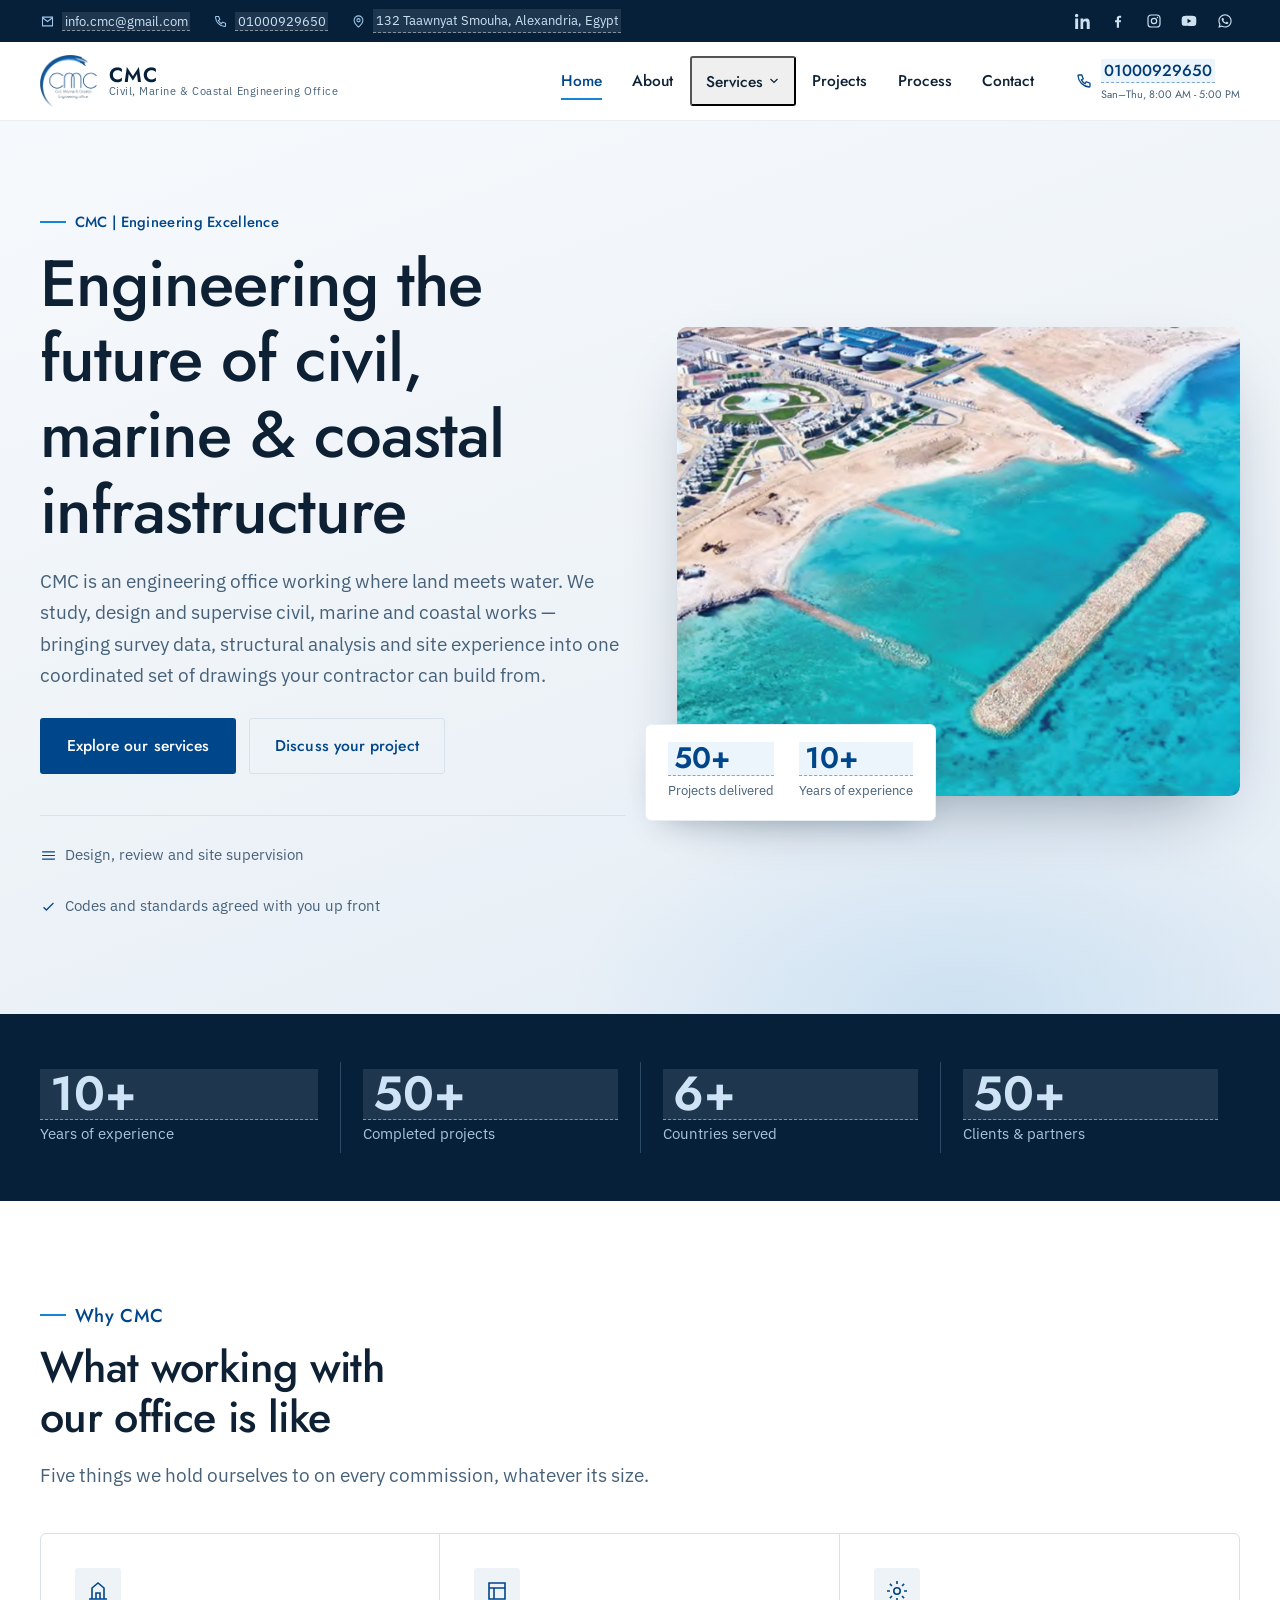
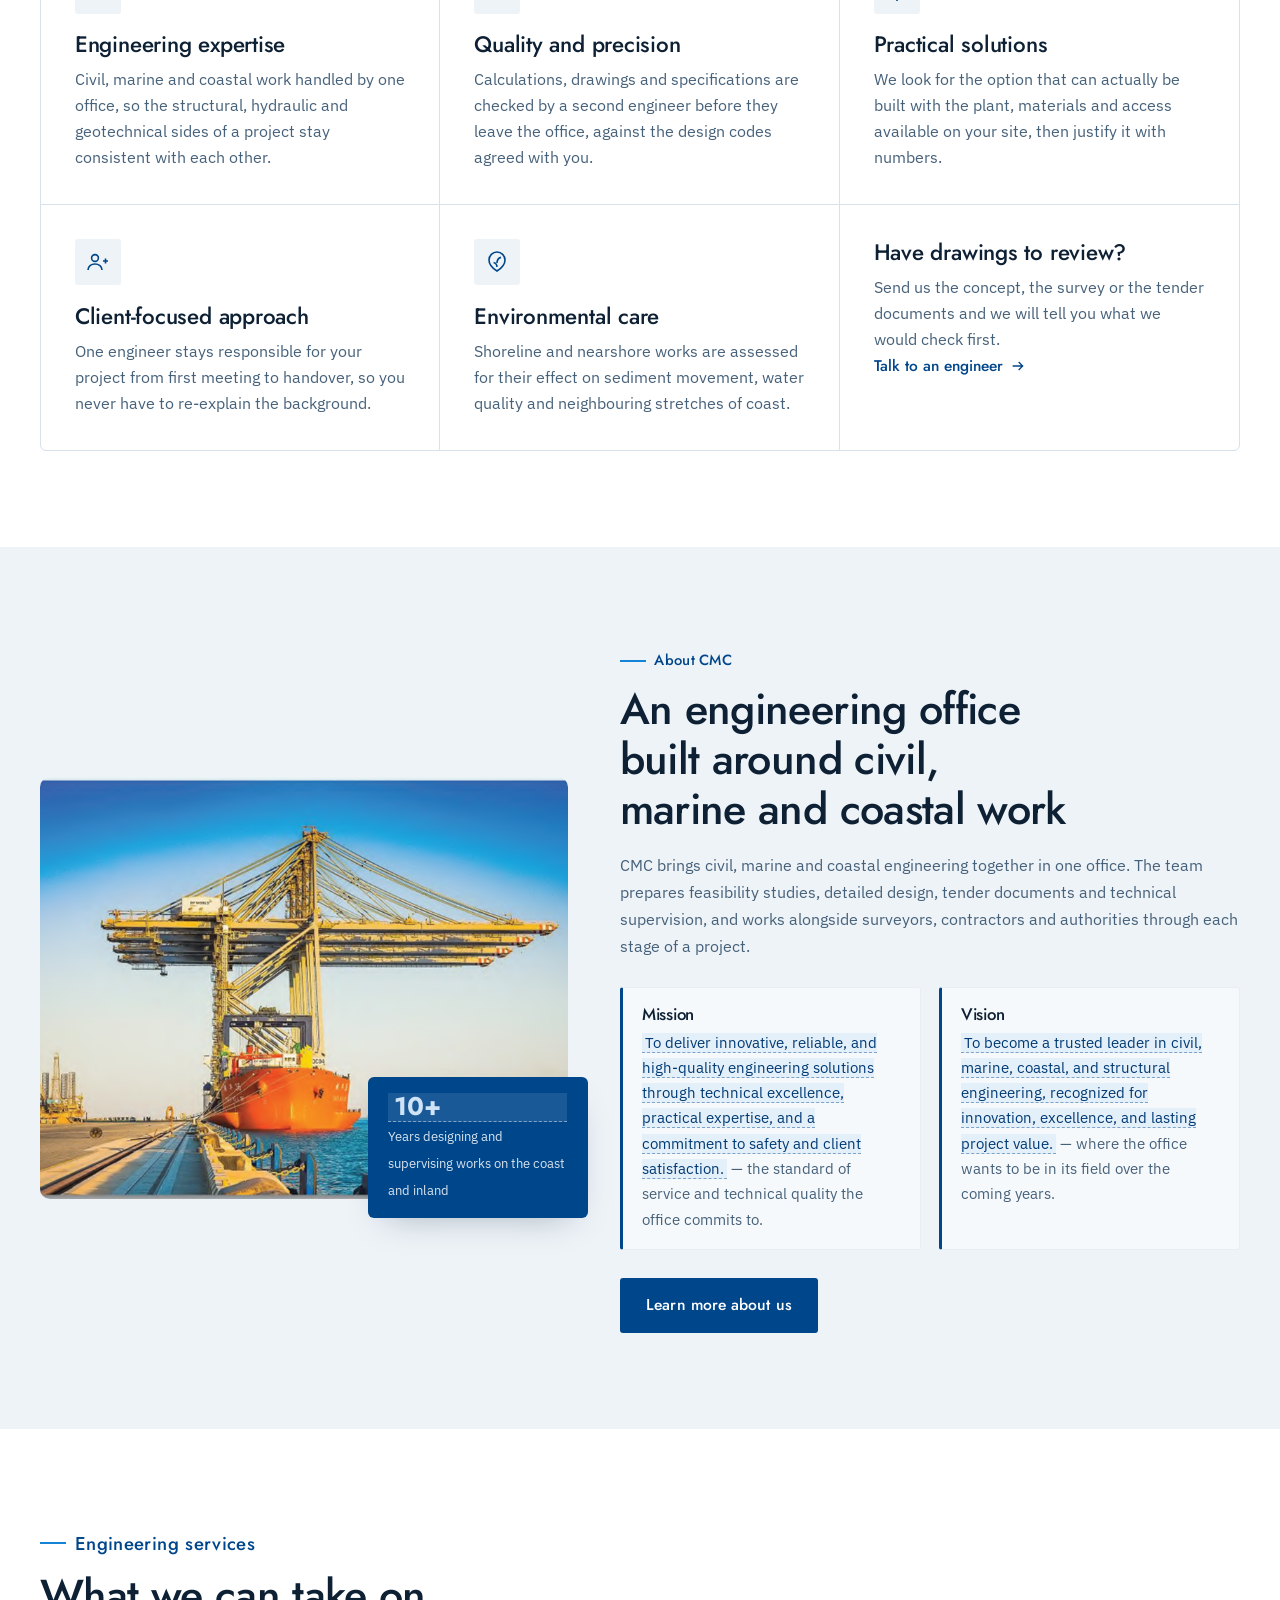
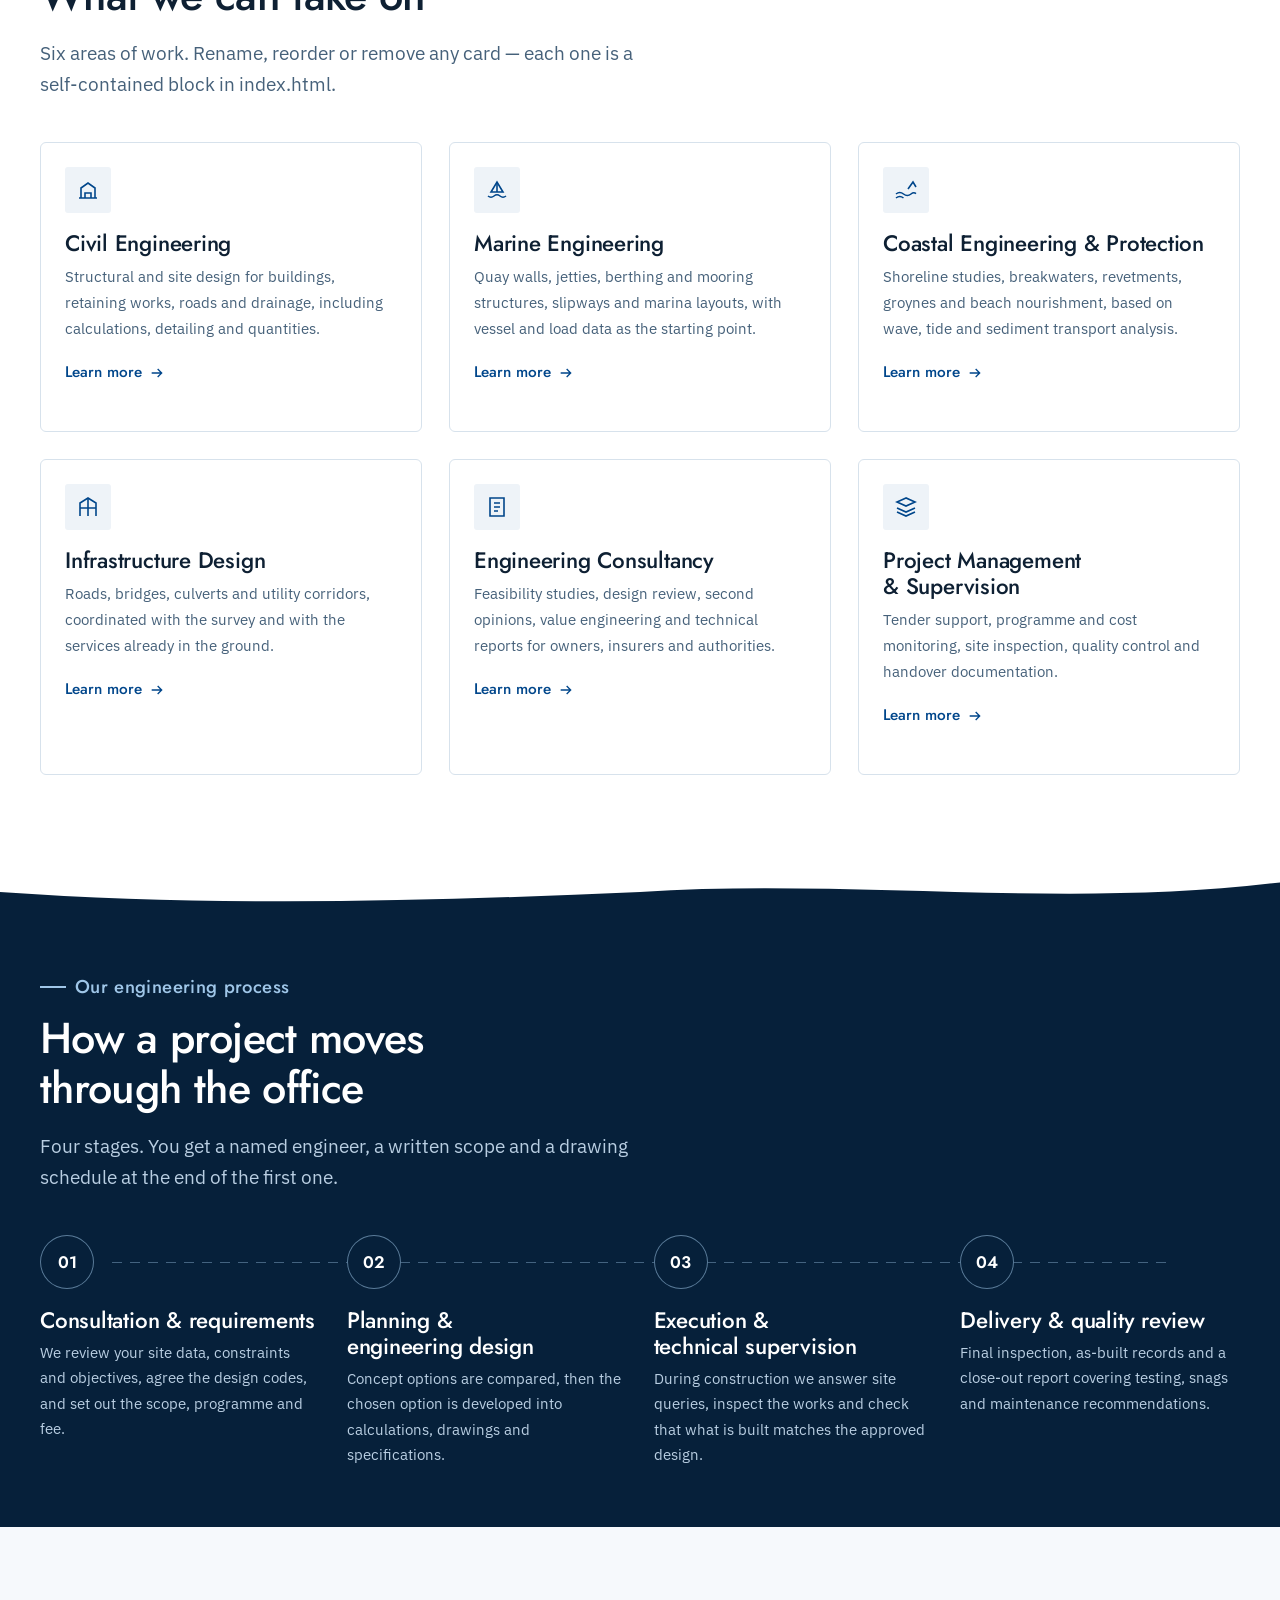
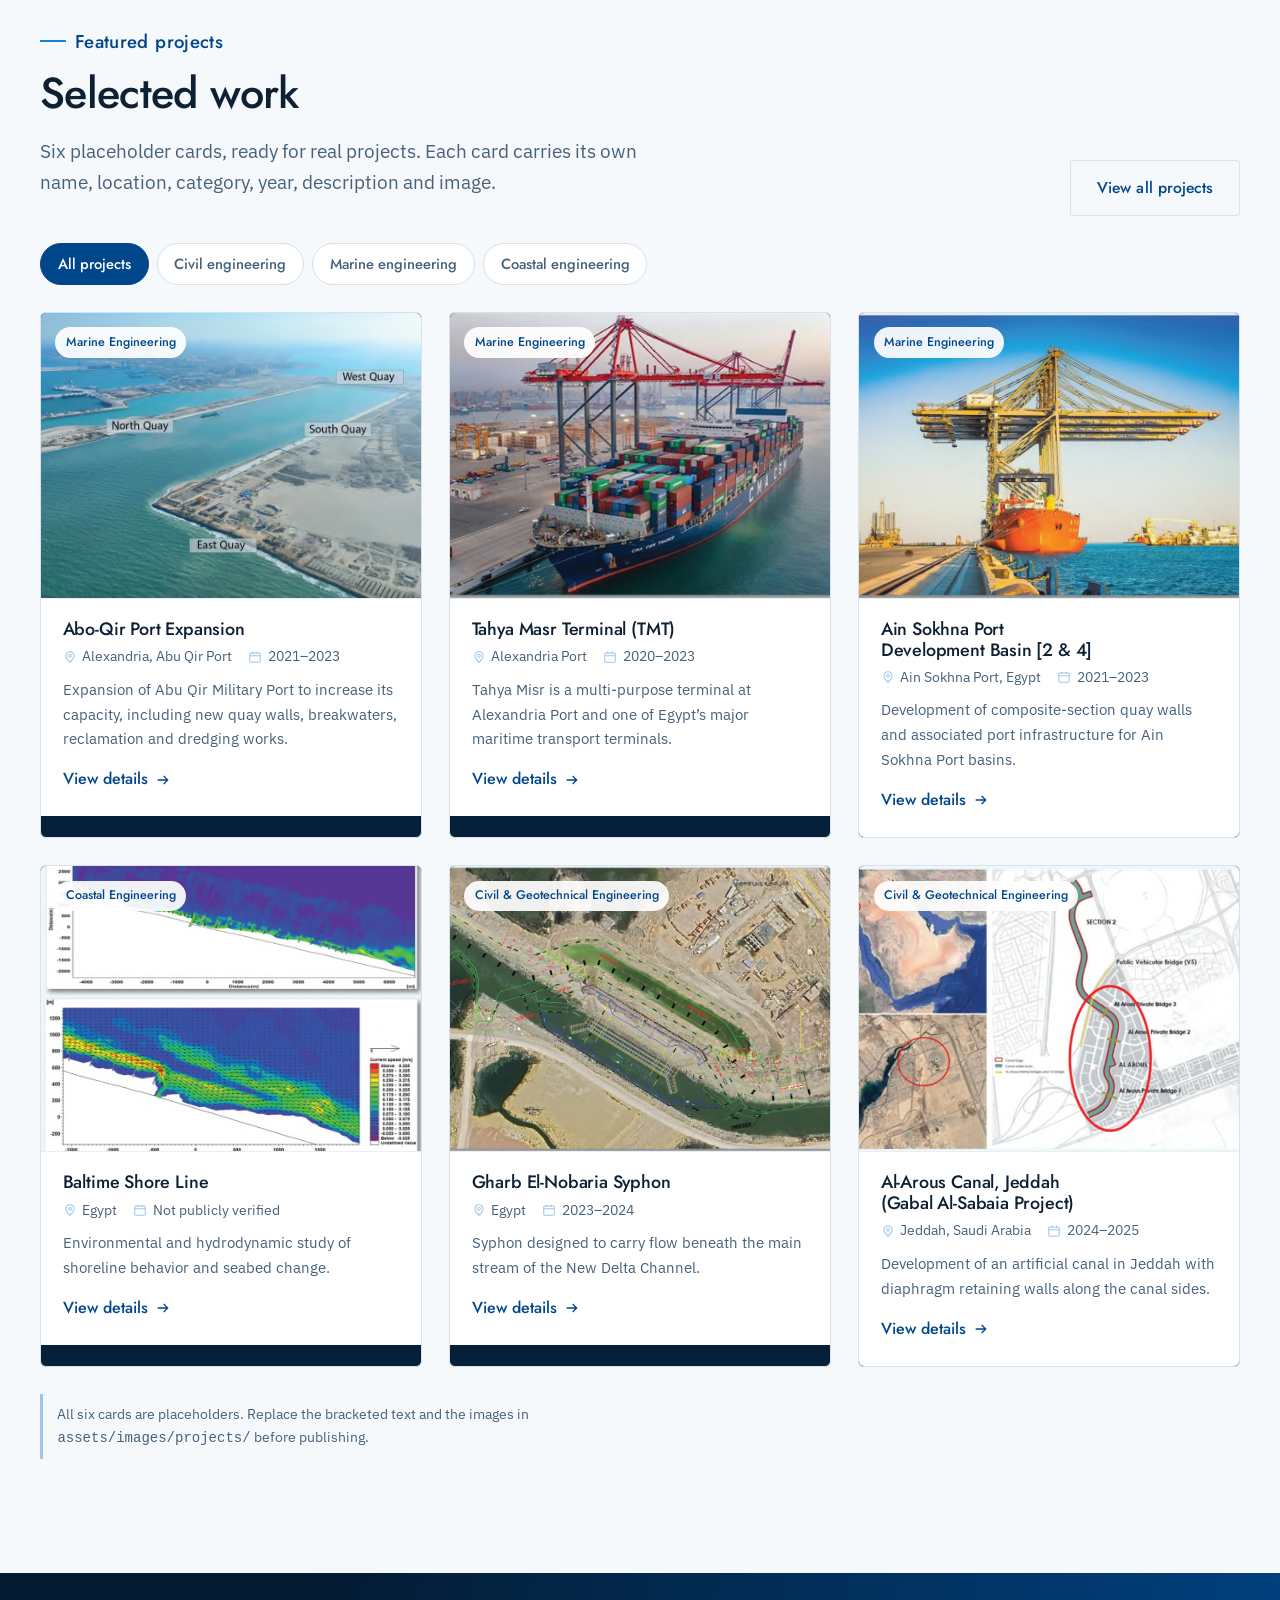
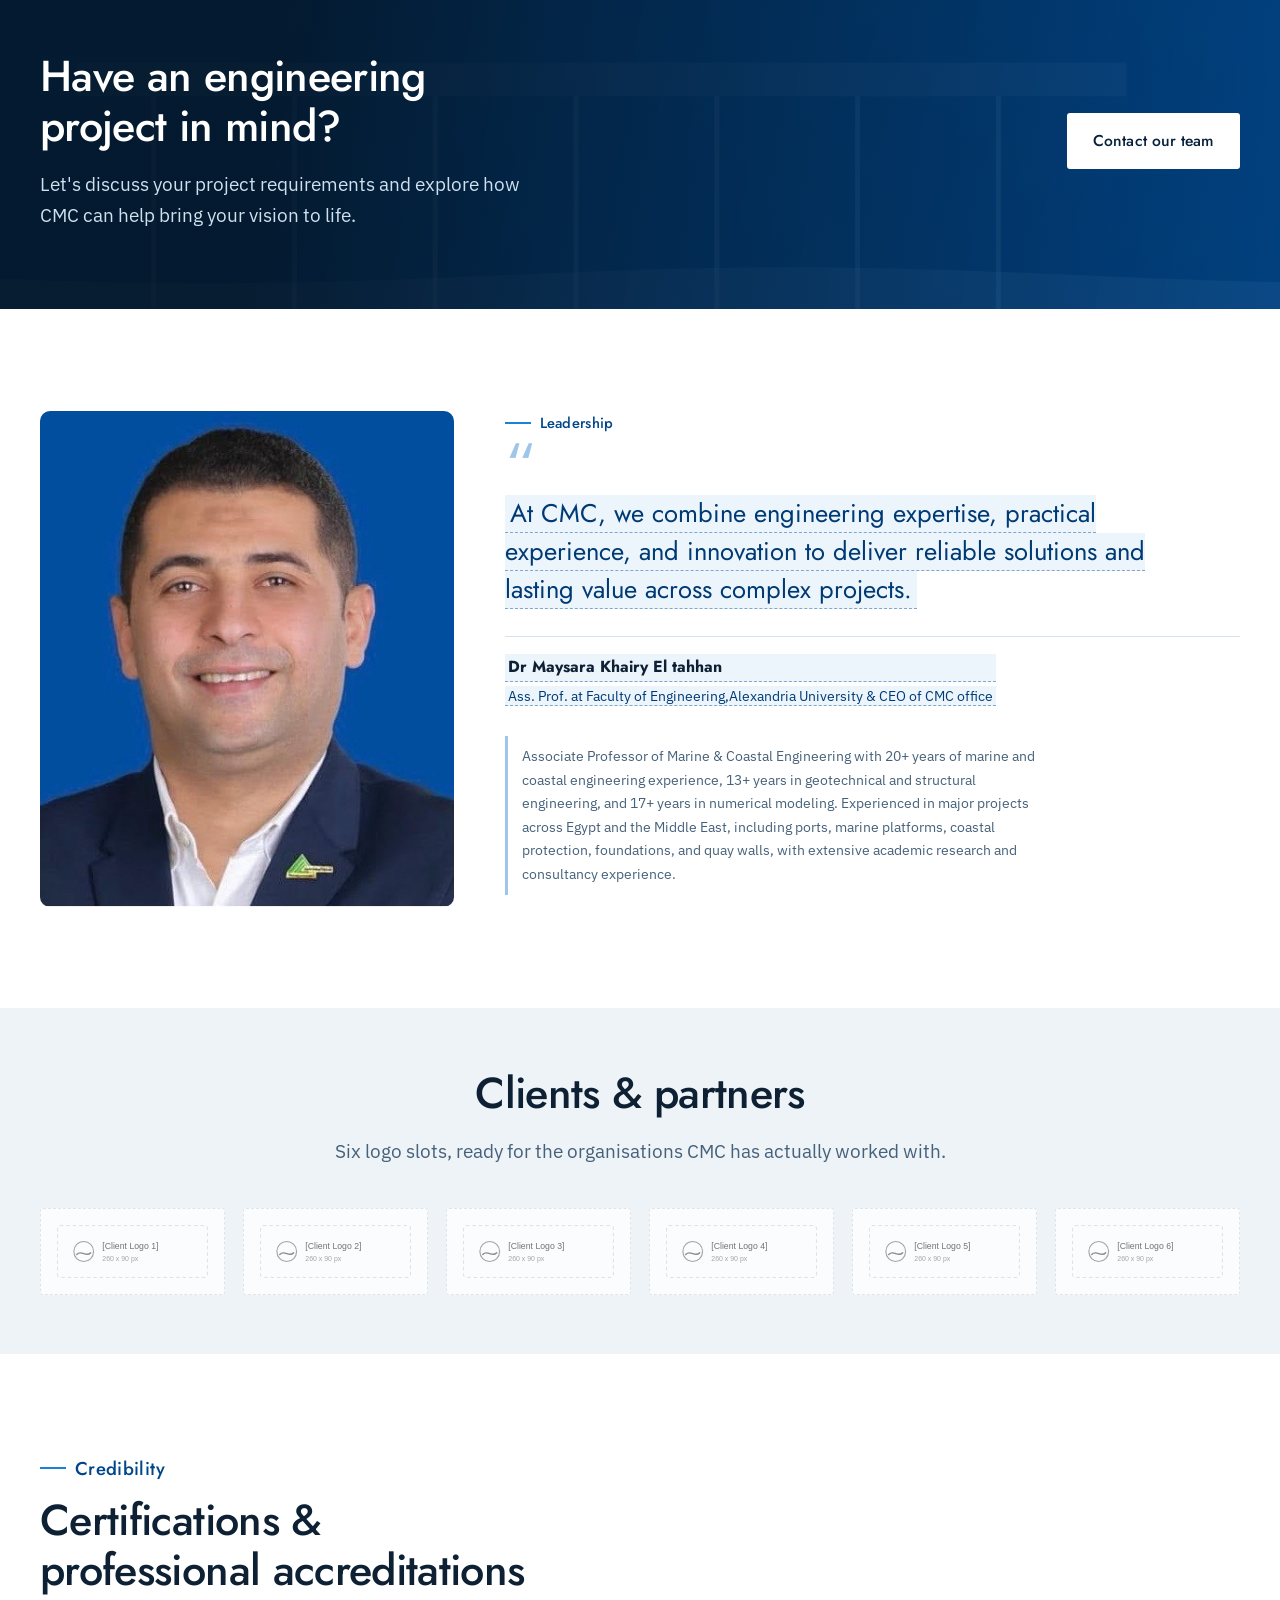
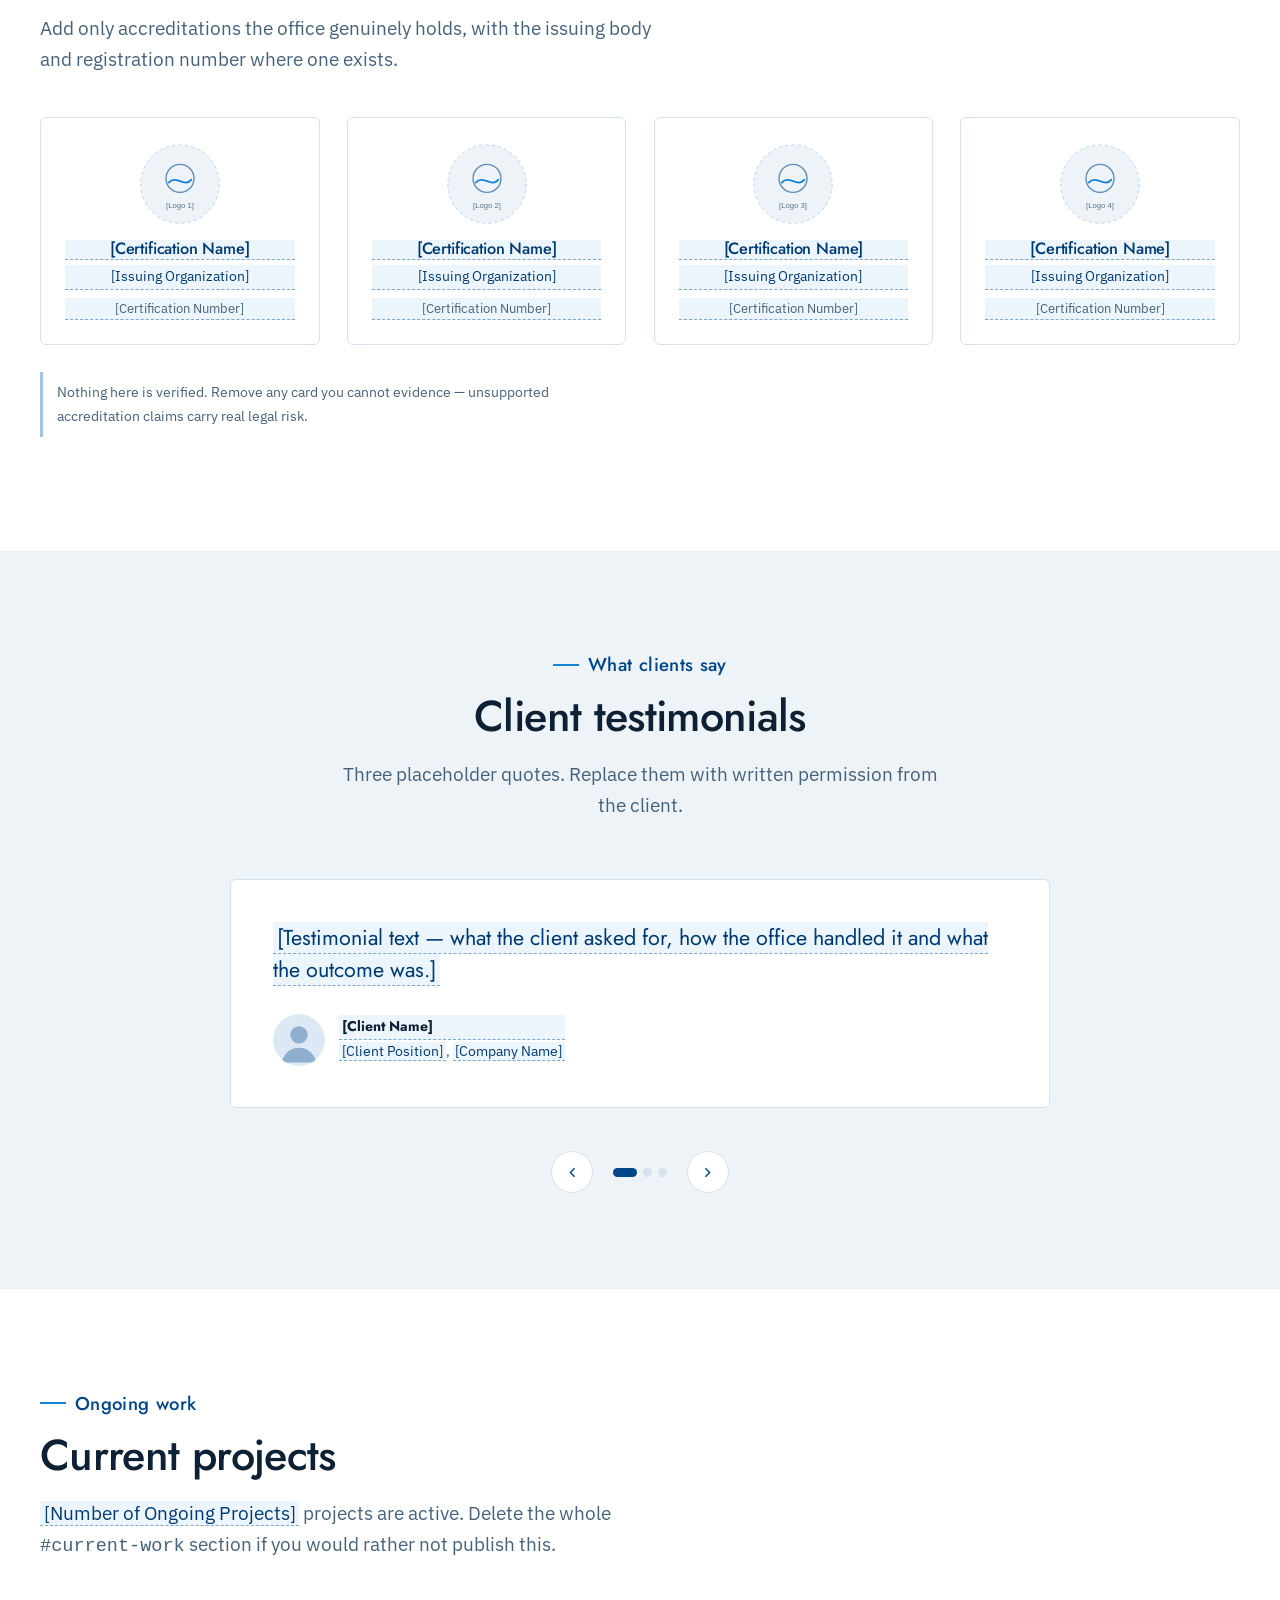
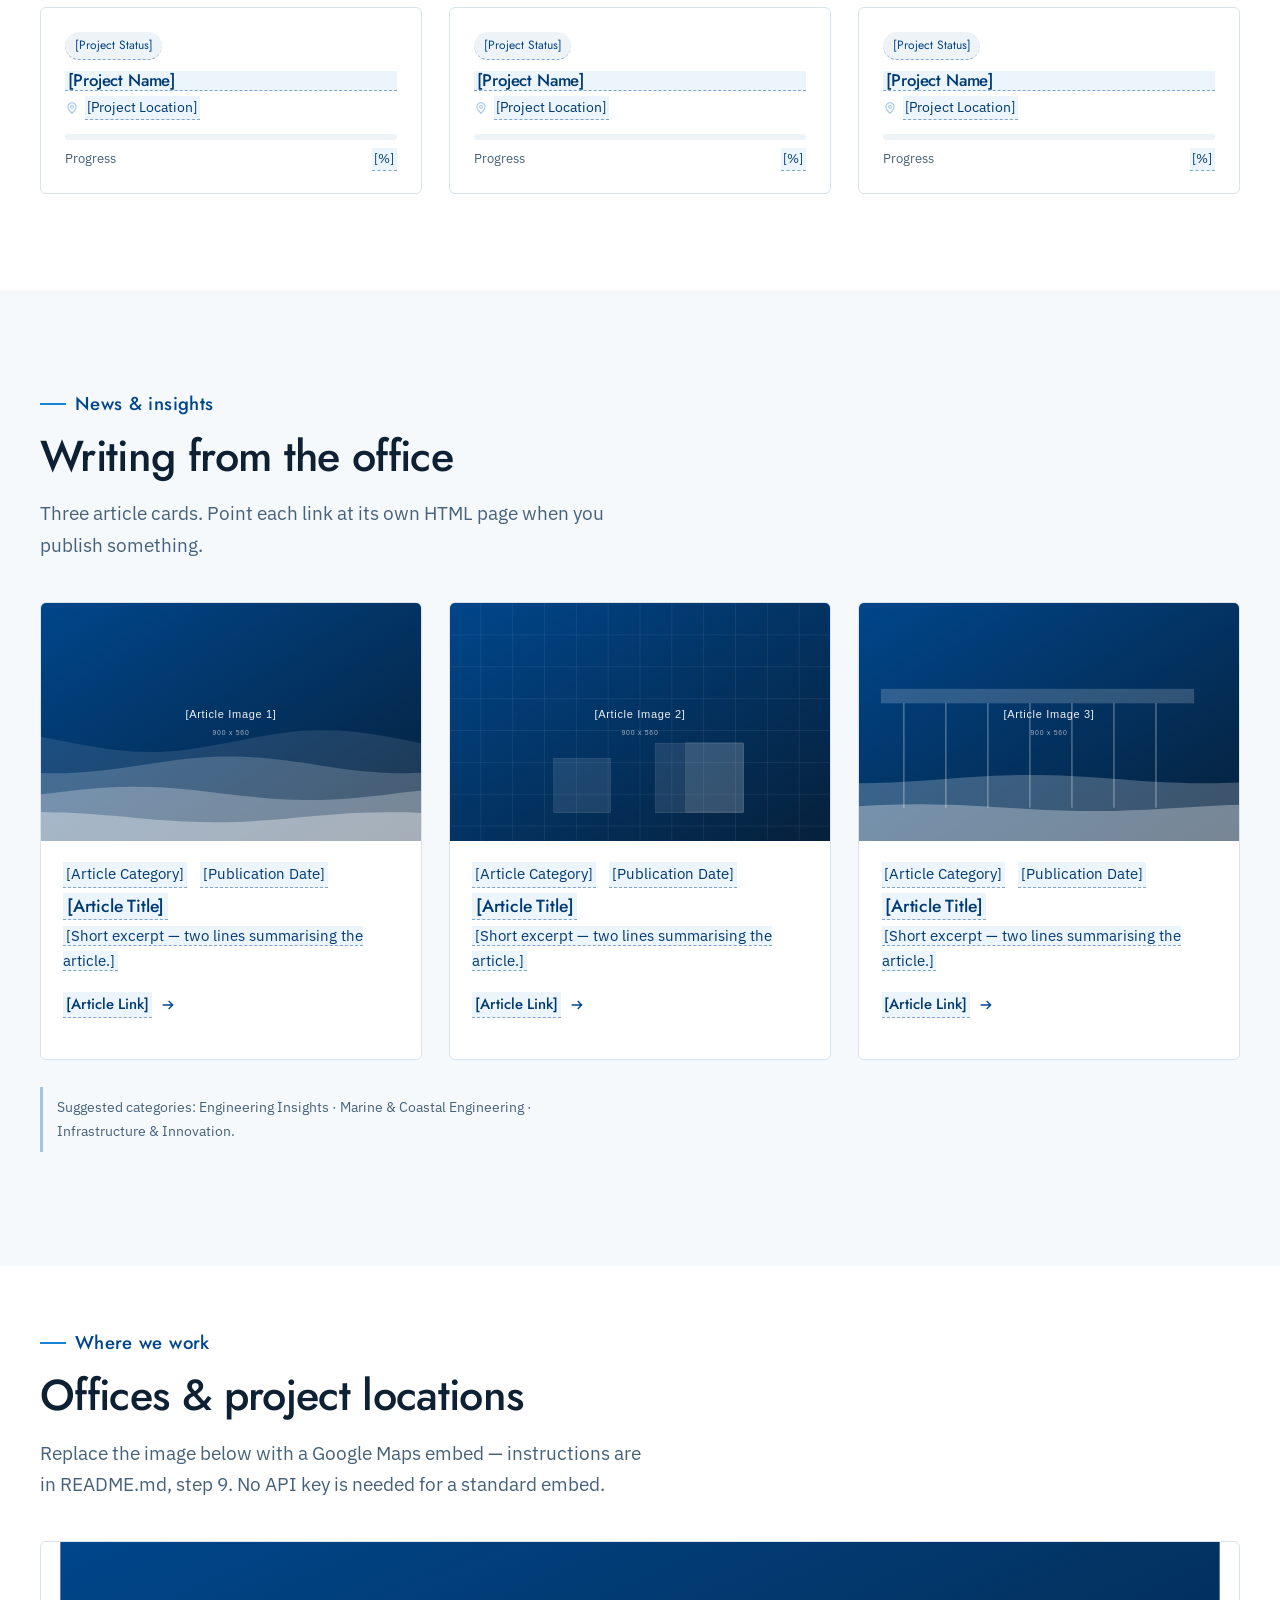
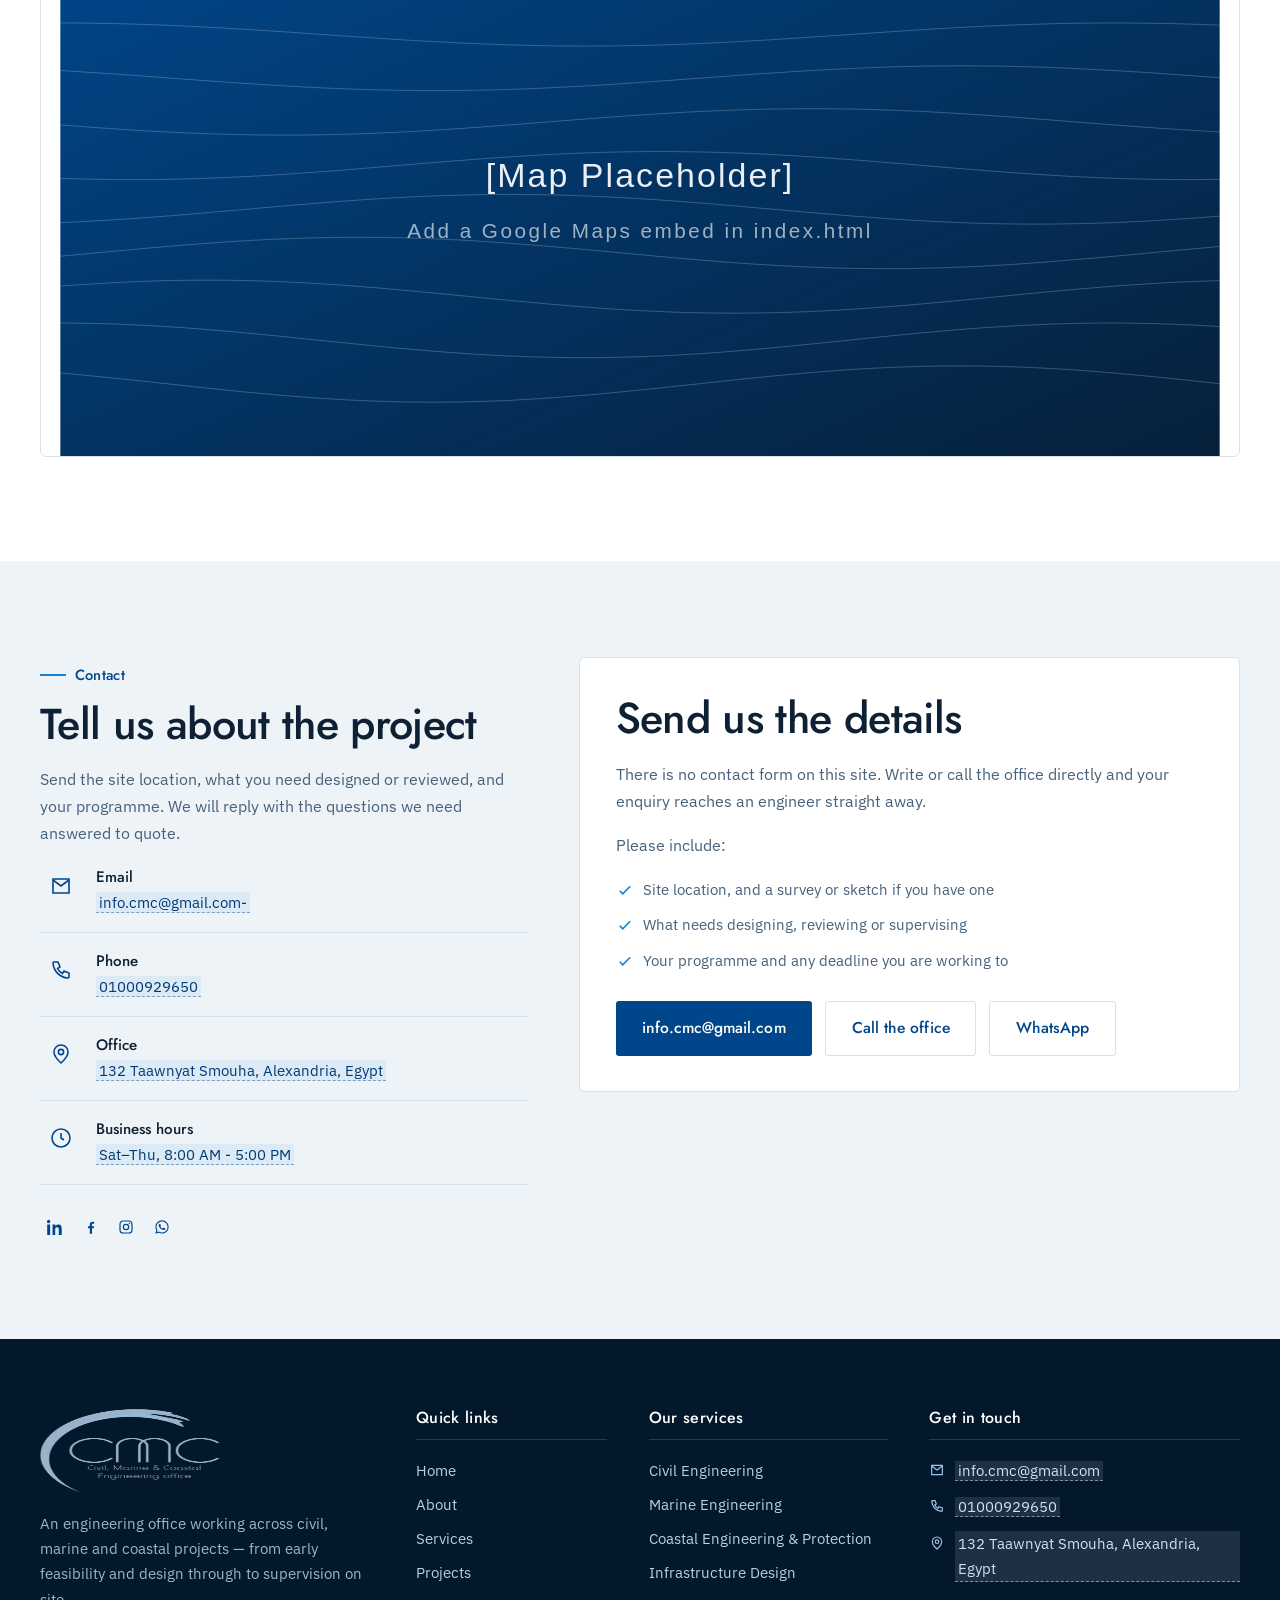
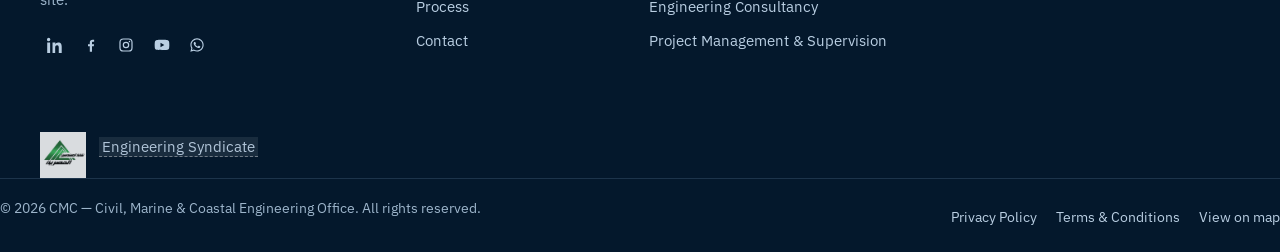
==== commit b717eb76: "PUSH2" ====
--- a/index.html
+++ b/index.html
@@ -34,15 +34,15 @@
       <ul class="topbar-list">
         <li class="topbar-item">
           <svg viewBox="0 0 24 24" fill="none" stroke="currentColor" stroke-width="1.7" aria-hidden="true"><path d="M4 5h16v14H4z"/><path d="m4 6 8 6 8-6"/></svg>
-          <a href="mailto:info@example.com"><span class="ph">[Company Email]</span></a>
+          <a href="mailto:info.cmc@gmail.com"><span class="ph">info.cmc@gmail.com</span></a>
         </li>
         <li class="topbar-item">
           <svg viewBox="0 0 24 24" fill="none" stroke="currentColor" stroke-width="1.7" aria-hidden="true"><path d="M5 4h4l2 5-2.5 1.5a12 12 0 0 0 5 5L15 13l5 2v4a1 1 0 0 1-1.1 1A16 16 0 0 1 4 5.1 1 1 0 0 1 5 4Z"/></svg>
-          <a href="tel:+000000000000"><span class="ph">[Phone Number]</span></a>
+          <a href="tel:01000929650"><span class="ph">01000929650</span></a>
         </li>
         <li class="topbar-item topbar-item--address">
           <svg viewBox="0 0 24 24" fill="none" stroke="currentColor" stroke-width="1.7" aria-hidden="true"><path d="M12 21s7-6.2 7-11a7 7 0 1 0-14 0c0 4.8 7 11 7 11Z"/><circle cx="12" cy="10" r="2.6"/></svg>
-          <span class="ph">[Office Location]</span>
+          <span class="ph">132 Taawnyat Smouha, Alexandria, Egypt</span>
         </li>
       </ul>
       <ul class="social" aria-label="CMC on social media">
@@ -50,7 +50,7 @@
         <li><a href="#" aria-label="Facebook"><svg viewBox="0 0 24 24" fill="currentColor" aria-hidden="true"><path d="M13.5 22v-8h2.7l.4-3.2h-3.1V8.7c0-.9.26-1.5 1.6-1.5h1.6V4.3c-.3 0-1.3-.1-2.4-.1-2.4 0-4.1 1.5-4.1 4.2v2.4H7.5V14h2.7v8z"/></svg></a></li>
         <li><a href="#" aria-label="Instagram"><svg viewBox="0 0 24 24" fill="none" stroke="currentColor" stroke-width="1.8" aria-hidden="true"><rect x="3" y="3" width="18" height="18" rx="5"/><circle cx="12" cy="12" r="4"/><circle cx="17.2" cy="6.8" r="1.1" fill="currentColor" stroke="none"/></svg></a></li>
         <li><a href="#" aria-label="YouTube"><svg viewBox="0 0 24 24" fill="currentColor" aria-hidden="true"><path d="M23 12s0-3.6-.46-5.33a2.78 2.78 0 0 0-1.95-1.96C18.86 4.25 12 4.25 12 4.25s-6.86 0-8.59.46a2.78 2.78 0 0 0-1.95 1.96C1 8.4 1 12 1 12s0 3.6.46 5.33a2.78 2.78 0 0 0 1.95 1.96c1.73.46 8.59.46 8.59.46s6.86 0 8.59-.46a2.78 2.78 0 0 0 1.95-1.96C23 15.6 23 12 23 12ZM9.75 15.27V8.73L15.5 12z"/></svg></a></li>
-            <li><a href="https://wa.me/000000000000" aria-label="WhatsApp"><svg viewBox="0 0 24 24" fill="currentColor" aria-hidden="true"><path d="M12.04 2C6.58 2 2.13 6.45 2.13 11.91c0 1.75.46 3.46 1.32 4.97L2 22l5.25-1.38a9.9 9.9 0 0 0 4.79 1.22h.01c5.46 0 9.91-4.45 9.91-9.91S17.5 2 12.04 2Zm0 18.15h-.01a8.2 8.2 0 0 1-4.19-1.15l-.3-.18-3.12.82.83-3.04-.2-.31a8.18 8.18 0 0 1-1.26-4.38c0-4.54 3.7-8.23 8.25-8.23 2.2 0 4.27.86 5.83 2.42a8.18 8.18 0 0 1 2.41 5.82c0 4.54-3.7 8.23-8.24 8.23Zm4.52-6.16c-.25-.12-1.47-.72-1.69-.81-.23-.08-.39-.12-.56.13-.16.25-.64.81-.79.98-.14.16-.29.19-.54.06-.25-.12-1.05-.39-1.99-1.23-.74-.66-1.23-1.47-1.38-1.72-.14-.25-.01-.38.11-.5.11-.11.25-.29.37-.43.12-.15.16-.25.25-.41.08-.17.04-.31-.02-.43-.06-.12-.56-1.34-.76-1.84-.2-.48-.41-.42-.56-.43h-.48c-.16 0-.43.06-.65.31-.22.25-.85.83-.85 2.03s.87 2.35.99 2.51c.12.16 1.71 2.61 4.15 3.66.58.25 1.03.4 1.38.51.58.18 1.11.16 1.53.1.47-.07 1.47-.6 1.67-1.18.21-.58.21-1.07.15-1.18-.06-.11-.22-.17-.47-.29Z"/></svg></a></li>
+            <li><a href="https://wa.me/01000929650" aria-label="WhatsApp"><svg viewBox="0 0 24 24" fill="currentColor" aria-hidden="true"><path d="M12.04 2C6.58 2 2.13 6.45 2.13 11.91c0 1.75.46 3.46 1.32 4.97L2 22l5.25-1.38a9.9 9.9 0 0 0 4.79 1.22h.01c5.46 0 9.91-4.45 9.91-9.91S17.5 2 12.04 2Zm0 18.15h-.01a8.2 8.2 0 0 1-4.19-1.15l-.3-.18-3.12.82.83-3.04-.2-.31a8.18 8.18 0 0 1-1.26-4.38c0-4.54 3.7-8.23 8.25-8.23 2.2 0 4.27.86 5.83 2.42a8.18 8.18 0 0 1 2.41 5.82c0 4.54-3.7 8.23-8.24 8.23Zm4.52-6.16c-.25-.12-1.47-.72-1.69-.81-.23-.08-.39-.12-.56.13-.16.25-.64.81-.79.98-.14.16-.29.19-.54.06-.25-.12-1.05-.39-1.99-1.23-.74-.66-1.23-1.47-1.38-1.72-.14-.25-.01-.38.11-.5.11-.11.25-.29.37-.43.12-.15.16-.25.25-.41.08-.17.04-.31-.02-.43-.06-.12-.56-1.34-.76-1.84-.2-.48-.41-.42-.56-.43h-.48c-.16 0-.43.06-.65.31-.22.25-.85.83-.85 2.03s.87 2.35.99 2.51c.12.16 1.71 2.61 4.15 3.66.58.25 1.03.4 1.38.51.58.18 1.11.16 1.53.1.47-.07 1.47-.6 1.67-1.18.21-.58.21-1.07.15-1.18-.06-.11-.22-.17-.47-.29Z"/></svg></a></li>
       </ul>
     </div>
   </div>
@@ -91,9 +91,9 @@
       </nav>
 
       <div class="nav-actions">
-        <a class="nav-phone" href="tel:+000000000000">
+        <a class="nav-phone" href="tel:+01000929650">
           <svg viewBox="0 0 24 24" fill="none" stroke="currentColor" stroke-width="1.7" aria-hidden="true"><path d="M5 4h4l2 5-2.5 1.5a12 12 0 0 0 5 5L15 13l5 2v4a1 1 0 0 1-1.1 1A16 16 0 0 1 4 5.1 1 1 0 0 1 5 4Z"/></svg>
-          <span><span class="ph">[Phone Number]</span><small>Sun–Thu, office hours</small></span>
+          <span><span class="ph">01000929650</span><small>San–Thu, 8:00 AM - 5:00 PM</small></span>
         </a>
         <button class="nav-toggle" type="button" aria-expanded="false" aria-controls="primary-nav" aria-label="Open menu"><span></span></button>
       </div>
@@ -133,14 +133,14 @@
 
         <div class="hero-media">
           <!-- Replace hero.svg with a photo of a coastal or marine project (≈1200×1000) -->
-          <img src="assets/images/hero.svg" alt="Placeholder image for a coastal engineering project" width="1200" height="1000" fetchpriority="high">
+          <img src="assets/images/hero.png" alt="Placeholder image for a coastal engineering project" width="1200" height="1000" fetchpriority="high">
           <div class="hero-card">
             <div>
-              <b class="ph">[XX]+</b>
+              <b class="ph">50+</b>
               <span>Projects delivered</span>
             </div>
             <div>
-              <b class="ph">[XX]+</b>
+              <b class="ph">10+</b>
               <span>Years of experience</span>
             </div>
           </div>
@@ -154,19 +154,19 @@
         <div class="stats-grid">
           <!-- To animate a number, replace the text with e.g. <b data-count="18" data-suffix="+">0</b> -->
           <div class="stat">
-            <b class="ph">[XX]+</b>
+            <b class="ph">10+</b>
             <span>Years of experience</span>
           </div>
           <div class="stat">
-            <b class="ph">[XX]+</b>
+            <b class="ph">50+</b>
             <span>Completed projects</span>
           </div>
           <div class="stat">
-            <b class="ph">[XX]</b>
+            <b class="ph">6+</b>
             <span>Countries served</span>
           </div>
           <div class="stat">
-            <b class="ph">[XX]+</b>
+            <b class="ph">50+</b>
             <span>Clients &amp; partners</span>
           </div>
         </div>
@@ -228,9 +228,9 @@
       <div class="container about-grid">
         <div class="about-media reveal">
           <!-- Replace with a photo of the office, team or a site inspection -->
-          <img src="assets/images/about-office.svg" alt="Placeholder image for the CMC office and engineering team" width="1000" height="780" loading="lazy">
+          <img src="assets/images/Ain_Sokhna_Port_Development_Basin.PNG" alt="Placeholder image for the CMC office and engineering team" width="1000" height="780" loading="lazy">
           <div class="about-badge">
-            <b class="ph">[XX]+</b>
+            <b class="ph">10+</b>
             <span>Years designing and supervising works on the coast and inland</span>
           </div>
         </div>
@@ -239,7 +239,7 @@
           <p class="eyebrow">About CMC</p>
           <h2 id="about-title">An engineering office built around civil, marine and coastal work</h2>
           <p>
-            <span class="ph">[Company overview — replace this paragraph.]</span>
+            
             CMC brings civil, marine and coastal engineering together in one office.
             The team prepares feasibility studies, detailed design, tender documents
             and technical supervision, and works alongside surveyors, contractors and
@@ -249,11 +249,11 @@
           <div class="mv-grid">
             <div class="mv">
               <h4>Mission</h4>
-              <p><span class="ph">[Mission statement]</span> — the standard of service and technical quality the office commits to.</p>
+              <p><span class="ph">To deliver innovative, reliable, and high-quality engineering solutions through technical excellence, practical expertise, and a commitment to safety and client satisfaction.</span> — the standard of service and technical quality the office commits to.</p>
             </div>
             <div class="mv">
               <h4>Vision</h4>
-              <p><span class="ph">[Vision statement]</span> — where the office wants to be in its field over the coming years.</p>
+              <p><span class="ph">To become a trusted leader in civil, marine, coastal, and structural engineering, recognized for innovation, excellence, and lasting project value.</span> — where the office wants to be in its field over the coming years.</p>
             </div>
           </div>
 
@@ -394,115 +394,115 @@
         <div class="projects-grid">
           <!-- PROJECT CARD — duplicate this block for each real project.
                data-category must be one of: civil | marine | coastal -->
-          <article class="project reveal" data-category="marine"
-                   data-meta="[Project Location] · [Project Category] · [Project Year]"
-                   data-detail="[Longer project description — scope of work, structures involved, CMC's role and the stages covered.]">
+            <article class="project reveal" data-category="marine"
+                   data-meta="Alexandria, Abu Qir Port &middot; Marine Engineering &middot; 2021–2023"
+                   data-detail="Scope: approach channel deepening to 23 m; turning basin to 22 m; approximately 233 million m³ dredging/reclamation; 6,250 m quay wall at 22 m draft; 650 m quay wall at 17 m draft; 8,400 m breakwater; 2,127 m revetment; 600 m south emerged breakwater. Responsibilities: geotechnical design review; technical office and documentation; quality control and supervision; quay problem mitigation; PLAXIS 3D king-pile drivability/displacement analysis; ETABS verification and dynamic analysis.">
             <figure>
-              <img src="assets/images/projects/project-01.svg" alt="Placeholder image for project 01" width="900" height="680" loading="lazy">
-              <figcaption class="project-tag"><span class="ph">[Project Category]</span></figcaption>
+              <img src="assets/images/abo.png" alt="Abo-Qir Port Expansion" width="900" height="680" loading="lazy">
+              <figcaption class="project-tag"><span>Marine Engineering</span></figcaption>
             </figure>
             <div class="project-body">
-              <h3><span class="ph">[Project Name]</span></h3>
+              <h3>Abo-Qir Port Expansion</h3>
               <div class="project-meta">
-                <span><svg viewBox="0 0 24 24" fill="none" stroke="currentColor" stroke-width="1.8" aria-hidden="true"><path d="M12 21s7-6.2 7-11a7 7 0 1 0-14 0c0 4.8 7 11 7 11Z"/><circle cx="12" cy="10" r="2.4"/></svg><span class="ph">[Project Location]</span></span>
-                <span><svg viewBox="0 0 24 24" fill="none" stroke="currentColor" stroke-width="1.8" aria-hidden="true"><rect x="3" y="5" width="18" height="16" rx="2"/><path d="M3 10h18M8 3v4M16 3v4"/></svg><span class="ph">[Project Year]</span></span>
+                <span><svg viewBox="0 0 24 24" fill="none" stroke="currentColor" stroke-width="1.8" aria-hidden="true"><path d="M12 21s7-6.2 7-11a7 7 0 1 0-14 0c0 4.8 7 11 7 11Z"/><circle cx="12" cy="10" r="2.4"/></svg><span>Alexandria, Abu Qir Port</span></span>
+                <span><svg viewBox="0 0 24 24" fill="none" stroke="currentColor" stroke-width="1.8" aria-hidden="true"><rect x="3" y="5" width="18" height="16" rx="2"/><path d="M3 10h18M8 3v4M16 3v4"/></svg><span>2021–2023</span></span>
               </div>
-              <p><span class="ph">[Short project description]</span></p>
+              <p>Expansion of Abu Qir Military Port to increase its capacity, including new quay walls, breakwaters, reclamation and dredging works.</p>
               <a class="link-more" href="#" data-project-open>View details
                 <svg viewBox="0 0 24 24" fill="none" stroke="currentColor" stroke-width="2" aria-hidden="true"><path d="M4 12h15M13 6l6 6-6 6"/></svg></a>
             </div>
           </article>
 
-          <article class="project reveal" data-category="civil"
-                   data-meta="[Project Location] · [Project Category] · [Project Year]"
-                   data-detail="[Longer project description — scope of work, structures involved, CMC's role and the stages covered.]">
+          <article class="project reveal" data-category="marine"
+                   data-meta="Alexandria Port &middot; Marine Engineering &middot; 2020–2023"
+                   data-detail="The terminal includes operations/control, storage yards, truck entry and exit, IT, finance, OSH and HR facilities, and handling areas for containers, general cargo and RORO vehicles. Responsibilities: geotechnical design review; technical office; quality control; shop drawings; PLAXIS 2D dynamic analysis.">
             <figure>
-              <img src="assets/images/projects/project-02.svg" alt="Placeholder image for project 02" width="900" height="680" loading="lazy">
-              <figcaption class="project-tag"><span class="ph">[Project Category]</span></figcaption>
+              <img src="assets/images/TMT.PNG" alt="Tahya Masr Terminal (TMT)" width="900" height="680" loading="lazy">
+              <figcaption class="project-tag"><span>Marine Engineering</span></figcaption>
             </figure>
             <div class="project-body">
-              <h3><span class="ph">[Project Name]</span></h3>
+              <h3>Tahya Masr Terminal (TMT)</h3>
               <div class="project-meta">
-                <span><svg viewBox="0 0 24 24" fill="none" stroke="currentColor" stroke-width="1.8" aria-hidden="true"><path d="M12 21s7-6.2 7-11a7 7 0 1 0-14 0c0 4.8 7 11 7 11Z"/><circle cx="12" cy="10" r="2.4"/></svg><span class="ph">[Project Location]</span></span>
-                <span><svg viewBox="0 0 24 24" fill="none" stroke="currentColor" stroke-width="1.8" aria-hidden="true"><rect x="3" y="5" width="18" height="16" rx="2"/><path d="M3 10h18M8 3v4M16 3v4"/></svg><span class="ph">[Project Year]</span></span>
+                <span><svg viewBox="0 0 24 24" fill="none" stroke="currentColor" stroke-width="1.8" aria-hidden="true"><path d="M12 21s7-6.2 7-11a7 7 0 1 0-14 0c0 4.8 7 11 7 11Z"/><circle cx="12" cy="10" r="2.4"/></svg><span>Alexandria Port</span></span>
+                <span><svg viewBox="0 0 24 24" fill="none" stroke="currentColor" stroke-width="1.8" aria-hidden="true"><rect x="3" y="5" width="18" height="16" rx="2"/><path d="M3 10h18M8 3v4M16 3v4"/></svg><span>2020–2023</span></span>
               </div>
-              <p><span class="ph">[Short project description]</span></p>
+              <p>Tahya Misr is a multi-purpose terminal at Alexandria Port and one of Egypt’s major maritime transport terminals.</p>
               <a class="link-more" href="#" data-project-open>View details
                 <svg viewBox="0 0 24 24" fill="none" stroke="currentColor" stroke-width="2" aria-hidden="true"><path d="M4 12h15M13 6l6 6-6 6"/></svg></a>
             </div>
           </article>
 
-          <article class="project reveal" data-category="coastal"
-                   data-meta="[Project Location] · [Project Category] · [Project Year]"
-                   data-detail="[Longer project description — scope of work, structures involved, CMC's role and the stages covered.]">
+          <article class="project reveal" data-category="marine"
+                   data-meta="Ain Sokhna Port, Egypt &middot; Marine Engineering &middot; 2021–2023"
+                   data-detail="The supplied portfolio describes 1,500 m of composite quay wall with diaphragm walls, bored piles and barrettes, plus slabs, TR beams, front beams and back beams. Responsibilities: geotechnical design; superstructure and substructure design; shop drawings; problem mitigation; PLAXIS 3D modeling and displacement analysis. Public project sources place Basin 2–4 construction activity in 2021–2023.">
             <figure>
-              <img src="assets/images/projects/project-03.svg" alt="Placeholder image for project 03" width="900" height="680" loading="lazy">
-              <figcaption class="project-tag"><span class="ph">[Project Category]</span></figcaption>
+              <img src="assets/images/Ain_Sokhna_Port_Development_Basin.PNG" alt="Ain Sokhna Port Development Basin [2 &amp; 4]" width="900" height="680" loading="lazy">
+              <figcaption class="project-tag"><span>Marine Engineering</span></figcaption>
             </figure>
             <div class="project-body">
-              <h3><span class="ph">[Project Name]</span></h3>
+              <h3>Ain Sokhna Port Development Basin [2 &amp; 4]</h3>
               <div class="project-meta">
-                <span><svg viewBox="0 0 24 24" fill="none" stroke="currentColor" stroke-width="1.8" aria-hidden="true"><path d="M12 21s7-6.2 7-11a7 7 0 1 0-14 0c0 4.8 7 11 7 11Z"/><circle cx="12" cy="10" r="2.4"/></svg><span class="ph">[Project Location]</span></span>
-                <span><svg viewBox="0 0 24 24" fill="none" stroke="currentColor" stroke-width="1.8" aria-hidden="true"><rect x="3" y="5" width="18" height="16" rx="2"/><path d="M3 10h18M8 3v4M16 3v4"/></svg><span class="ph">[Project Year]</span></span>
+                <span><svg viewBox="0 0 24 24" fill="none" stroke="currentColor" stroke-width="1.8" aria-hidden="true"><path d="M12 21s7-6.2 7-11a7 7 0 1 0-14 0c0 4.8 7 11 7 11Z"/><circle cx="12" cy="10" r="2.4"/></svg><span>Ain Sokhna Port, Egypt</span></span>
+                <span><svg viewBox="0 0 24 24" fill="none" stroke="currentColor" stroke-width="1.8" aria-hidden="true"><rect x="3" y="5" width="18" height="16" rx="2"/><path d="M3 10h18M8 3v4M16 3v4"/></svg><span>2021–2023</span></span>
               </div>
-              <p><span class="ph">[Short project description]</span></p>
+              <p>Development of composite-section quay walls and associated port infrastructure for Ain Sokhna Port basins.</p>
               <a class="link-more" href="#" data-project-open>View details
                 <svg viewBox="0 0 24 24" fill="none" stroke="currentColor" stroke-width="2" aria-hidden="true"><path d="M4 12h15M13 6l6 6-6 6"/></svg></a>
             </div>
           </article>
 
           <article class="project reveal" data-category="coastal"
-                   data-meta="[Project Location] · [Project Category] · [Project Year]"
-                   data-detail="[Longer project description — scope of work, structures involved, CMC's role and the stages covered.]">
+                   data-meta="Egypt &middot; Coastal Engineering &middot; Not publicly verified"
+                   data-detail="Responsibilities: environmental studies; hydrodynamic modeling; current-speed analysis; bed-change assessment over the first four years.">
             <figure>
-              <img src="assets/images/projects/project-04.svg" alt="Placeholder image for project 04" width="900" height="680" loading="lazy">
-              <figcaption class="project-tag"><span class="ph">[Project Category]</span></figcaption>
+              <img src="assets/images/Baltime_Shore_Line.PNG" alt="Baltime Shore Line" width="900" height="680" loading="lazy">
+              <figcaption class="project-tag"><span>Coastal Engineering</span></figcaption>
             </figure>
             <div class="project-body">
-              <h3><span class="ph">[Project Name]</span></h3>
+              <h3>Baltime Shore Line</h3>
               <div class="project-meta">
-                <span><svg viewBox="0 0 24 24" fill="none" stroke="currentColor" stroke-width="1.8" aria-hidden="true"><path d="M12 21s7-6.2 7-11a7 7 0 1 0-14 0c0 4.8 7 11 7 11Z"/><circle cx="12" cy="10" r="2.4"/></svg><span class="ph">[Project Location]</span></span>
-                <span><svg viewBox="0 0 24 24" fill="none" stroke="currentColor" stroke-width="1.8" aria-hidden="true"><rect x="3" y="5" width="18" height="16" rx="2"/><path d="M3 10h18M8 3v4M16 3v4"/></svg><span class="ph">[Project Year]</span></span>
+                <span><svg viewBox="0 0 24 24" fill="none" stroke="currentColor" stroke-width="1.8" aria-hidden="true"><path d="M12 21s7-6.2 7-11a7 7 0 1 0-14 0c0 4.8 7 11 7 11Z"/><circle cx="12" cy="10" r="2.4"/></svg><span>Egypt</span></span>
+                <span><svg viewBox="0 0 24 24" fill="none" stroke="currentColor" stroke-width="1.8" aria-hidden="true"><rect x="3" y="5" width="18" height="16" rx="2"/><path d="M3 10h18M8 3v4M16 3v4"/></svg><span>Not publicly verified</span></span>
               </div>
-              <p><span class="ph">[Short project description]</span></p>
+              <p>Environmental and hydrodynamic study of shoreline behavior and seabed change.</p>
               <a class="link-more" href="#" data-project-open>View details
                 <svg viewBox="0 0 24 24" fill="none" stroke="currentColor" stroke-width="2" aria-hidden="true"><path d="M4 12h15M13 6l6 6-6 6"/></svg></a>
             </div>
           </article>
 
-          <article class="project reveal" data-category="marine"
-                   data-meta="[Project Location] · [Project Category] · [Project Year]"
-                   data-detail="[Longer project description — scope of work, structures involved, CMC's role and the stages covered.]">
+          <article class="project reveal" data-category="civil"
+                   data-meta="Egypt &middot; Civil &amp; Geotechnical Engineering &middot; 2023–2024"
+                   data-detail="The system uses different bed levels for the entrance/exit and syphon bed. Responsibilities: geotechnical design and stability checks; technical office; shop drawings; PLAXIS 3D retaining-system and displacement analysis; cofferdam stability; slip-circle and slope stability; REVIT 3D modeling; pile shop drawings. Exact CMC dates were not publicly verified.">
             <figure>
-              <img src="assets/images/projects/project-05.svg" alt="Placeholder image for project 05" width="900" height="680" loading="lazy">
-              <figcaption class="project-tag"><span class="ph">[Project Category]</span></figcaption>
+              <img src="assets/images/Gharb_El-Nobaria_Syphon.PNG" alt="Gharb El-Nobaria Syphon" width="900" height="680" loading="lazy">
+              <figcaption class="project-tag"><span>Civil &amp; Geotechnical Engineering</span></figcaption>
             </figure>
             <div class="project-body">
-              <h3><span class="ph">[Project Name]</span></h3>
+              <h3>Gharb El-Nobaria Syphon</h3>
               <div class="project-meta">
-                <span><svg viewBox="0 0 24 24" fill="none" stroke="currentColor" stroke-width="1.8" aria-hidden="true"><path d="M12 21s7-6.2 7-11a7 7 0 1 0-14 0c0 4.8 7 11 7 11Z"/><circle cx="12" cy="10" r="2.4"/></svg><span class="ph">[Project Location]</span></span>
-                <span><svg viewBox="0 0 24 24" fill="none" stroke="currentColor" stroke-width="1.8" aria-hidden="true"><rect x="3" y="5" width="18" height="16" rx="2"/><path d="M3 10h18M8 3v4M16 3v4"/></svg><span class="ph">[Project Year]</span></span>
+                <span><svg viewBox="0 0 24 24" fill="none" stroke="currentColor" stroke-width="1.8" aria-hidden="true"><path d="M12 21s7-6.2 7-11a7 7 0 1 0-14 0c0 4.8 7 11 7 11Z"/><circle cx="12" cy="10" r="2.4"/></svg><span>Egypt</span></span>
+                <span><svg viewBox="0 0 24 24" fill="none" stroke="currentColor" stroke-width="1.8" aria-hidden="true"><rect x="3" y="5" width="18" height="16" rx="2"/><path d="M3 10h18M8 3v4M16 3v4"/></svg><span>2023–2024</span></span>
               </div>
-              <p><span class="ph">[Short project description]</span></p>
+              <p>Syphon designed to carry flow beneath the main stream of the New Delta Channel.</p>
               <a class="link-more" href="#" data-project-open>View details
                 <svg viewBox="0 0 24 24" fill="none" stroke="currentColor" stroke-width="2" aria-hidden="true"><path d="M4 12h15M13 6l6 6-6 6"/></svg></a>
             </div>
           </article>
 
           <article class="project reveal" data-category="civil"
-                   data-meta="[Project Location] · [Project Category] · [Project Year]"
-                   data-detail="[Longer project description — scope of work, structures involved, CMC's role and the stages covered.]">
+                   data-meta="Jeddah, Saudi Arabia &middot; Civil &amp; Geotechnical Engineering &middot; 2024–2025"
+                   data-detail="Responsibilities: detailed geotechnical design for diaphragm retaining walls on both sides of the canal; detailed diaphragm-wall shop drawings. Public project records show Al Arous canal development activity from 2024 onward.">
             <figure>
-              <img src="assets/images/projects/project-06.svg" alt="Placeholder image for project 06" width="900" height="680" loading="lazy">
-              <figcaption class="project-tag"><span class="ph">[Project Category]</span></figcaption>
+              <img src="assets/images/Al-Arous_Canal,Jeddah(Gabal Al-Sabaia project).PNG" alt="Al-Arous Canal, Jeddah (Gabal Al-Sabaia Project)" width="900" height="680" loading="lazy">
+              <figcaption class="project-tag"><span>Civil &amp; Geotechnical Engineering</span></figcaption>
             </figure>
             <div class="project-body">
-              <h3><span class="ph">[Project Name]</span></h3>
+              <h3>Al-Arous Canal, Jeddah (Gabal Al-Sabaia Project)</h3>
               <div class="project-meta">
-                <span><svg viewBox="0 0 24 24" fill="none" stroke="currentColor" stroke-width="1.8" aria-hidden="true"><path d="M12 21s7-6.2 7-11a7 7 0 1 0-14 0c0 4.8 7 11 7 11Z"/><circle cx="12" cy="10" r="2.4"/></svg><span class="ph">[Project Location]</span></span>
-                <span><svg viewBox="0 0 24 24" fill="none" stroke="currentColor" stroke-width="1.8" aria-hidden="true"><rect x="3" y="5" width="18" height="16" rx="2"/><path d="M3 10h18M8 3v4M16 3v4"/></svg><span class="ph">[Project Year]</span></span>
+                <span><svg viewBox="0 0 24 24" fill="none" stroke="currentColor" stroke-width="1.8" aria-hidden="true"><path d="M12 21s7-6.2 7-11a7 7 0 1 0-14 0c0 4.8 7 11 7 11Z"/><circle cx="12" cy="10" r="2.4"/></svg><span>Jeddah, Saudi Arabia</span></span>
+                <span><svg viewBox="0 0 24 24" fill="none" stroke="currentColor" stroke-width="1.8" aria-hidden="true"><rect x="3" y="5" width="18" height="16" rx="2"/><path d="M3 10h18M8 3v4M16 3v4"/></svg><span>2024–2025</span></span>
               </div>
-              <p><span class="ph">[Short project description]</span></p>
+              <p>Development of an artificial canal in Jeddah with diaphragm retaining walls along the canal sides.</p>
               <a class="link-more" href="#" data-project-open>View details
                 <svg viewBox="0 0 24 24" fill="none" stroke="currentColor" stroke-width="2" aria-hidden="true"><path d="M4 12h15M13 6l6 6-6 6"/></svg></a>
             </div>
@@ -541,23 +541,19 @@
     <section class="section" id="ceo" aria-labelledby="ceo-title">
       <div class="container ceo-grid">
         <div class="reveal">
-          <!-- Replace with the CEO portrait, ideally 5:6 -->
-          <img class="ceo-photo" src="assets/images/ceo-portrait.svg" alt="Placeholder for the CEO portrait" width="700" height="840" loading="lazy">
+          <img class="ceo-photo" src="assets/images/ceo.jpg" alt="Placeholder for the CEO portrait" width="700" height="840" loading="lazy">
         </div>
         <div class="reveal">
-          <p class="eyebrow">Message from our CEO</p>
-          <h2 id="ceo-title" class="visually-hidden">Message from our CEO</h2>
+          <p class="eyebrow">Leadership</p>
           <span class="ceo-mark" aria-hidden="true">“</span>
-          <blockquote class="ceo-quote">
-            <span class="ph">[CEO message — two or three sentences on the office's approach, its responsibility to clients and what it aims to build.]</span>
-          </blockquote>
+          <blockquote class="ceo-quote"><span class="ph">At CMC, we combine engineering expertise, practical experience, and innovation to deliver reliable solutions and lasting value across complex projects.</span></blockquote>
           <div class="ceo-sign">
             <div>
-              <b class="ph">[CEO Name]</b>
-              <span class="ph">[CEO Title]</span>
-            </div>
-          </div>
-          <p class="note">This section is a placeholder. Replace the name, title, photo and message, or delete the whole <code>#ceo</code> section.</p>
+              <b class="ph">Dr Maysara Khairy El tahhan</b>
+              <span class="ph">Ass. Prof. at Faculty of Engineering,Alexandria University & CEO of CMC office</span>
+            </div>
+          </div>
+          <p class="note">Associate Professor of Marine & Coastal Engineering with 20+ years of marine and coastal engineering experience, 13+ years in geotechnical and structural engineering, and 17+ years in numerical modeling. Experienced in major projects across Egypt and the Middle East, including ports, marine platforms, coastal protection, foundations, and quay walls, with extensive academic research and consultancy experience.</p>
         </div>
       </div>
     </section>
@@ -779,9 +775,7 @@
           <img src="assets/images/map-placeholder.svg" alt="Placeholder for a map of CMC offices and project locations" width="1400" height="620" loading="lazy">
         </div>
         <ul class="map-legend reveal">
-          <li><b class="ph">[Branch Name]</b><span class="ph">[Office Location]</span></li>
-          <li><b class="ph">[Branch Name]</b><span class="ph">[Office Location]</span></li>
-          <li><b class="ph">[Project Location]</b><span>Project site</span></li>
+         
         </ul>
       </div>
     </section>
@@ -797,19 +791,19 @@
           <ul class="contact-list">
             <li>
               <span class="icon-badge"><svg viewBox="0 0 24 24" fill="none" stroke="currentColor" stroke-width="1.6" aria-hidden="true"><path d="M4 5h16v14H4z"/><path d="m4 6 8 6 8-6"/></svg></span>
-              <span><b>Email</b><a href="mailto:info@example.com"><span class="ph">[Company Email]</span></a></span>
+              <span><b>Email</b><a href="mailto:info.cmc@gmail.com"><span class="ph">info.cmc@gmail.com-</span></a></span>
             </li>
             <li>
               <span class="icon-badge"><svg viewBox="0 0 24 24" fill="none" stroke="currentColor" stroke-width="1.6" aria-hidden="true"><path d="M5 4h4l2 5-2.5 1.5a12 12 0 0 0 5 5L15 13l5 2v4a1 1 0 0 1-1.1 1A16 16 0 0 1 4 5.1 1 1 0 0 1 5 4Z"/></svg></span>
-              <span><b>Phone</b><a href="tel:+000000000000"><span class="ph">[Company Phone]</span></a></span>
+              <span><b>Phone</b><a href="tel:01000929650"><span class="ph">01000929650</span></a></span>
             </li>
             <li>
               <span class="icon-badge"><svg viewBox="0 0 24 24" fill="none" stroke="currentColor" stroke-width="1.6" aria-hidden="true"><path d="M12 21s7-6.2 7-11a7 7 0 1 0-14 0c0 4.8 7 11 7 11Z"/><circle cx="12" cy="10" r="2.6"/></svg></span>
-              <span><b>Office</b><span class="ph">[Office Address]</span></span>
+              <span><b>Office</b><span class="ph">132 Taawnyat Smouha, Alexandria, Egypt</span></span>
             </li>
             <li>
               <span class="icon-badge"><svg viewBox="0 0 24 24" fill="none" stroke="currentColor" stroke-width="1.6" aria-hidden="true"><circle cx="12" cy="12" r="9"/><path d="M12 7v5l3 2"/></svg></span>
-              <span><b>Business hours</b><span class="ph">[Business Hours]</span></span>
+              <span><b>Business hours</b><span class="ph">Sat–Thu, 8:00 AM - 5:00 PM</span></span>
             </li>
           </ul>
 
@@ -817,7 +811,7 @@
             <li><a href="#" aria-label="LinkedIn" style="color:var(--brand)"><svg viewBox="0 0 24 24" fill="currentColor" aria-hidden="true"><path d="M4.98 3.5A2.5 2.5 0 1 1 0 3.5a2.5 2.5 0 0 1 4.98 0ZM.3 8.2h4.4V24H.3zM8.3 8.2h4.2v2.2h.06c.6-1.1 2.05-2.3 4.2-2.3 4.5 0 5.3 2.9 5.3 6.7V24h-4.4v-7.5c0-1.8 0-4.1-2.5-4.1s-2.9 2-2.9 4V24H8.3z"/></svg></a></li>
             <li><a href="#" aria-label="Facebook" style="color:var(--brand)"><svg viewBox="0 0 24 24" fill="currentColor" aria-hidden="true"><path d="M13.5 22v-8h2.7l.4-3.2h-3.1V8.7c0-.9.26-1.5 1.6-1.5h1.6V4.3c-.3 0-1.3-.1-2.4-.1-2.4 0-4.1 1.5-4.1 4.2v2.4H7.5V14h2.7v8z"/></svg></a></li>
             <li><a href="#" aria-label="Instagram" style="color:var(--brand)"><svg viewBox="0 0 24 24" fill="none" stroke="currentColor" stroke-width="1.8" aria-hidden="true"><rect x="3" y="3" width="18" height="18" rx="5"/><circle cx="12" cy="12" r="4"/><circle cx="17.2" cy="6.8" r="1.1" fill="currentColor" stroke="none"/></svg></a></li>
-            <li><a href="https://wa.me/000000000000" aria-label="WhatsApp" style="color:var(--brand)"><svg viewBox="0 0 24 24" fill="currentColor" aria-hidden="true"><path d="M12.04 2C6.58 2 2.13 6.45 2.13 11.91c0 1.75.46 3.46 1.32 4.97L2 22l5.25-1.38a9.9 9.9 0 0 0 4.79 1.22h.01c5.46 0 9.91-4.45 9.91-9.91S17.5 2 12.04 2Zm0 18.15h-.01a8.2 8.2 0 0 1-4.19-1.15l-.3-.18-3.12.82.83-3.04-.2-.31a8.18 8.18 0 0 1-1.26-4.38c0-4.54 3.7-8.23 8.25-8.23 2.2 0 4.27.86 5.83 2.42a8.18 8.18 0 0 1 2.41 5.82c0 4.54-3.7 8.23-8.24 8.23Zm4.52-6.16c-.25-.12-1.47-.72-1.69-.81-.23-.08-.39-.12-.56.13-.16.25-.64.81-.79.98-.14.16-.29.19-.54.06-.25-.12-1.05-.39-1.99-1.23-.74-.66-1.23-1.47-1.38-1.72-.14-.25-.01-.38.11-.5.11-.11.25-.29.37-.43.12-.15.16-.25.25-.41.08-.17.04-.31-.02-.43-.06-.12-.56-1.34-.76-1.84-.2-.48-.41-.42-.56-.43h-.48c-.16 0-.43.06-.65.31-.22.25-.85.83-.85 2.03s.87 2.35.99 2.51c.12.16 1.71 2.61 4.15 3.66.58.25 1.03.4 1.38.51.58.18 1.11.16 1.53.1.47-.07 1.47-.6 1.67-1.18.21-.58.21-1.07.15-1.18-.06-.11-.22-.17-.47-.29Z"/></svg></a></li>
+            <li><a href="https://wa.me/01000929650" aria-label="WhatsApp" style="color:var(--brand)"><svg viewBox="0 0 24 24" fill="currentColor" aria-hidden="true"><path d="M12.04 2C6.58 2 2.13 6.45 2.13 11.91c0 1.75.46 3.46 1.32 4.97L2 22l5.25-1.38a9.9 9.9 0 0 0 4.79 1.22h.01c5.46 0 9.91-4.45 9.91-9.91S17.5 2 12.04 2Zm0 18.15h-.01a8.2 8.2 0 0 1-4.19-1.15l-.3-.18-3.12.82.83-3.04-.2-.31a8.18 8.18 0 0 1-1.26-4.38c0-4.54 3.7-8.23 8.25-8.23 2.2 0 4.27.86 5.83 2.42a8.18 8.18 0 0 1 2.41 5.82c0 4.54-3.7 8.23-8.24 8.23Zm4.52-6.16c-.25-.12-1.47-.72-1.69-.81-.23-.08-.39-.12-.56.13-.16.25-.64.81-.79.98-.14.16-.29.19-.54.06-.25-.12-1.05-.39-1.99-1.23-.74-.66-1.23-1.47-1.38-1.72-.14-.25-.01-.38.11-.5.11-.11.25-.29.37-.43.12-.15.16-.25.25-.41.08-.17.04-.31-.02-.43-.06-.12-.56-1.34-.76-1.84-.2-.48-.41-.42-.56-.43h-.48c-.16 0-.43.06-.65.31-.22.25-.85.83-.85 2.03s.87 2.35.99 2.51c.12.16 1.71 2.61 4.15 3.66.58.25 1.03.4 1.38.51.58.18 1.11.16 1.53.1.47-.07 1.47-.6 1.67-1.18.21-.58.21-1.07.15-1.18-.06-.11-.22-.17-.47-.29Z"/></svg></a></li>
           </ul>
         </div>
 
@@ -831,9 +825,9 @@
             <li><svg viewBox="0 0 24 24" fill="none" stroke="currentColor" stroke-width="2.2" aria-hidden="true"><path d="m5 13 4 4L19 7"/></svg>Your programme and any deadline you are working to</li>
           </ul>
           <div class="hero-actions">
-            <a class="btn btn--primary" href="mailto:info@example.com">Email the office</a>
-            <a class="btn btn--ghost" href="tel:+000000000000">Call the office</a>
-            <a class="btn btn--ghost" href="https://wa.me/000000000000">WhatsApp</a>
+            <a class="btn btn--primary" href="mailto:info.cmc@gmail.com">info.cmc@gmail.com</a>
+            <a class="btn btn--ghost" href="tel:01000929650">Call the office</a>
+            <a class="btn btn--ghost" href="https://wa.me/01000929650">WhatsApp</a>
           </div>
         </div>
       </div>
@@ -852,7 +846,7 @@
             <li><a href="#" aria-label="Facebook"><svg viewBox="0 0 24 24" fill="currentColor" aria-hidden="true"><path d="M13.5 22v-8h2.7l.4-3.2h-3.1V8.7c0-.9.26-1.5 1.6-1.5h1.6V4.3c-.3 0-1.3-.1-2.4-.1-2.4 0-4.1 1.5-4.1 4.2v2.4H7.5V14h2.7v8z"/></svg></a></li>
             <li><a href="#" aria-label="Instagram"><svg viewBox="0 0 24 24" fill="none" stroke="currentColor" stroke-width="1.8" aria-hidden="true"><rect x="3" y="3" width="18" height="18" rx="5"/><circle cx="12" cy="12" r="4"/><circle cx="17.2" cy="6.8" r="1.1" fill="currentColor" stroke="none"/></svg></a></li>
             <li><a href="#" aria-label="YouTube"><svg viewBox="0 0 24 24" fill="currentColor" aria-hidden="true"><path d="M23 12s0-3.6-.46-5.33a2.78 2.78 0 0 0-1.95-1.96C18.86 4.25 12 4.25 12 4.25s-6.86 0-8.59.46a2.78 2.78 0 0 0-1.95 1.96C1 8.4 1 12 1 12s0 3.6.46 5.33a2.78 2.78 0 0 0 1.95 1.96c1.73.46 8.59.46 8.59.46s6.86 0 8.59-.46a2.78 2.78 0 0 0 1.95-1.96C23 15.6 23 12 23 12ZM9.75 15.27V8.73L15.5 12z"/></svg></a></li>
-            <li><a href="https://wa.me/000000000000" aria-label="WhatsApp"><svg viewBox="0 0 24 24" fill="currentColor" aria-hidden="true"><path d="M12.04 2C6.58 2 2.13 6.45 2.13 11.91c0 1.75.46 3.46 1.32 4.97L2 22l5.25-1.38a9.9 9.9 0 0 0 4.79 1.22h.01c5.46 0 9.91-4.45 9.91-9.91S17.5 2 12.04 2Zm0 18.15h-.01a8.2 8.2 0 0 1-4.19-1.15l-.3-.18-3.12.82.83-3.04-.2-.31a8.18 8.18 0 0 1-1.26-4.38c0-4.54 3.7-8.23 8.25-8.23 2.2 0 4.27.86 5.83 2.42a8.18 8.18 0 0 1 2.41 5.82c0 4.54-3.7 8.23-8.24 8.23Zm4.52-6.16c-.25-.12-1.47-.72-1.69-.81-.23-.08-.39-.12-.56.13-.16.25-.64.81-.79.98-.14.16-.29.19-.54.06-.25-.12-1.05-.39-1.99-1.23-.74-.66-1.23-1.47-1.38-1.72-.14-.25-.01-.38.11-.5.11-.11.25-.29.37-.43.12-.15.16-.25.25-.41.08-.17.04-.31-.02-.43-.06-.12-.56-1.34-.76-1.84-.2-.48-.41-.42-.56-.43h-.48c-.16 0-.43.06-.65.31-.22.25-.85.83-.85 2.03s.87 2.35.99 2.51c.12.16 1.71 2.61 4.15 3.66.58.25 1.03.4 1.38.51.58.18 1.11.16 1.53.1.47-.07 1.47-.6 1.67-1.18.21-.58.21-1.07.15-1.18-.06-.11-.22-.17-.47-.29Z"/></svg></a></li>
+            <li><a href="https://wa.me/0100092650" aria-label="WhatsApp"><svg viewBox="0 0 24 24" fill="currentColor" aria-hidden="true"><path d="M12.04 2C6.58 2 2.13 6.45 2.13 11.91c0 1.75.46 3.46 1.32 4.97L2 22l5.25-1.38a9.9 9.9 0 0 0 4.79 1.22h.01c5.46 0 9.91-4.45 9.91-9.91S17.5 2 12.04 2Zm0 18.15h-.01a8.2 8.2 0 0 1-4.19-1.15l-.3-.18-3.12.82.83-3.04-.2-.31a8.18 8.18 0 0 1-1.26-4.38c0-4.54 3.7-8.23 8.25-8.23 2.2 0 4.27.86 5.83 2.42a8.18 8.18 0 0 1 2.41 5.82c0 4.54-3.7 8.23-8.24 8.23Zm4.52-6.16c-.25-.12-1.47-.72-1.69-.81-.23-.08-.39-.12-.56.13-.16.25-.64.81-.79.98-.14.16-.29.19-.54.06-.25-.12-1.05-.39-1.99-1.23-.74-.66-1.23-1.47-1.38-1.72-.14-.25-.01-.38.11-.5.11-.11.25-.29.37-.43.12-.15.16-.25.25-.41.08-.17.04-.31-.02-.43-.06-.12-.56-1.34-.76-1.84-.2-.48-.41-.42-.56-.43h-.48c-.16 0-.43.06-.65.31-.22.25-.85.83-.85 2.03s.87 2.35.99 2.51c.12.16 1.71 2.61 4.15 3.66.58.25 1.03.4 1.38.51.58.18 1.11.16 1.53.1.47-.07 1.47-.6 1.67-1.18.21-.58.21-1.07.15-1.18-.06-.11-.22-.17-.47-.29Z"/></svg></a></li>
           </ul>
         </div>
 
@@ -885,33 +879,24 @@
           <ul class="footer-contact">
             <li>
               <svg viewBox="0 0 24 24" fill="none" stroke="currentColor" stroke-width="1.7" aria-hidden="true"><path d="M4 5h16v14H4z"/><path d="m4 6 8 6 8-6"/></svg>
-              <a href="mailto:info@example.com"><span class="ph">[Company Email]</span></a>
+              <a href="mailto:info.cmc@gmail.com"><span class="ph">info.cmc@gmail.com</span></a>
             </li>
             <li>
               <svg viewBox="0 0 24 24" fill="none" stroke="currentColor" stroke-width="1.7" aria-hidden="true"><path d="M5 4h4l2 5-2.5 1.5a12 12 0 0 0 5 5L15 13l5 2v4a1 1 0 0 1-1.1 1A16 16 0 0 1 4 5.1 1 1 0 0 1 5 4Z"/></svg>
-              <a href="tel:+000000000000"><span class="ph">[Phone Number]</span></a>
+              <a href="tel:01000929650"><span class="ph">01000929650</span></a>
             </li>
             <li>
               <svg viewBox="0 0 24 24" fill="none" stroke="currentColor" stroke-width="1.7" aria-hidden="true"><path d="M12 21s7-6.2 7-11a7 7 0 1 0-14 0c0 4.8 7 11 7 11Z"/><circle cx="12" cy="10" r="2.6"/></svg>
-              <span class="ph">[Office Address]</span>
+              <span class="ph">132 Taawnyat Smouha, Alexandria, Egypt</span>
             </li>
           </ul>
         </div>
       </div>
 
-      <!-- Branch offices: duplicate a block per office, or delete the whole section -->
-      <div class="footer-branches">
-        <div>
-          <b><span class="ph">[Branch Name]</span></b>
-          <p><span class="ph">[Branch Address]</span> · <span class="ph">[Branch Phone]</span></p>
-        </div>
-        <div>
-          <b><span class="ph">[Branch Name]</span></b>
-          <p><span class="ph">[Branch Address]</span> · <span class="ph">[Branch Phone]</span></p>
-        </div>
+  
         <div class="footer-accred">
-          <img src="assets/images/cert-01.svg" alt="Placeholder for a professional accreditation logo" width="46" height="46" loading="lazy">
-          <p><span class="ph">[Accreditation or engineering syndicate logo]</span></p>
+          <img src="assets/images/eng_logo.jpg" alt="Placeholder for a professional accreditation logo" width="46" height="46" loading="lazy">
+          <p><span class="ph">Engineering Syndicate</span></p>
         </div>
       </div>
 
